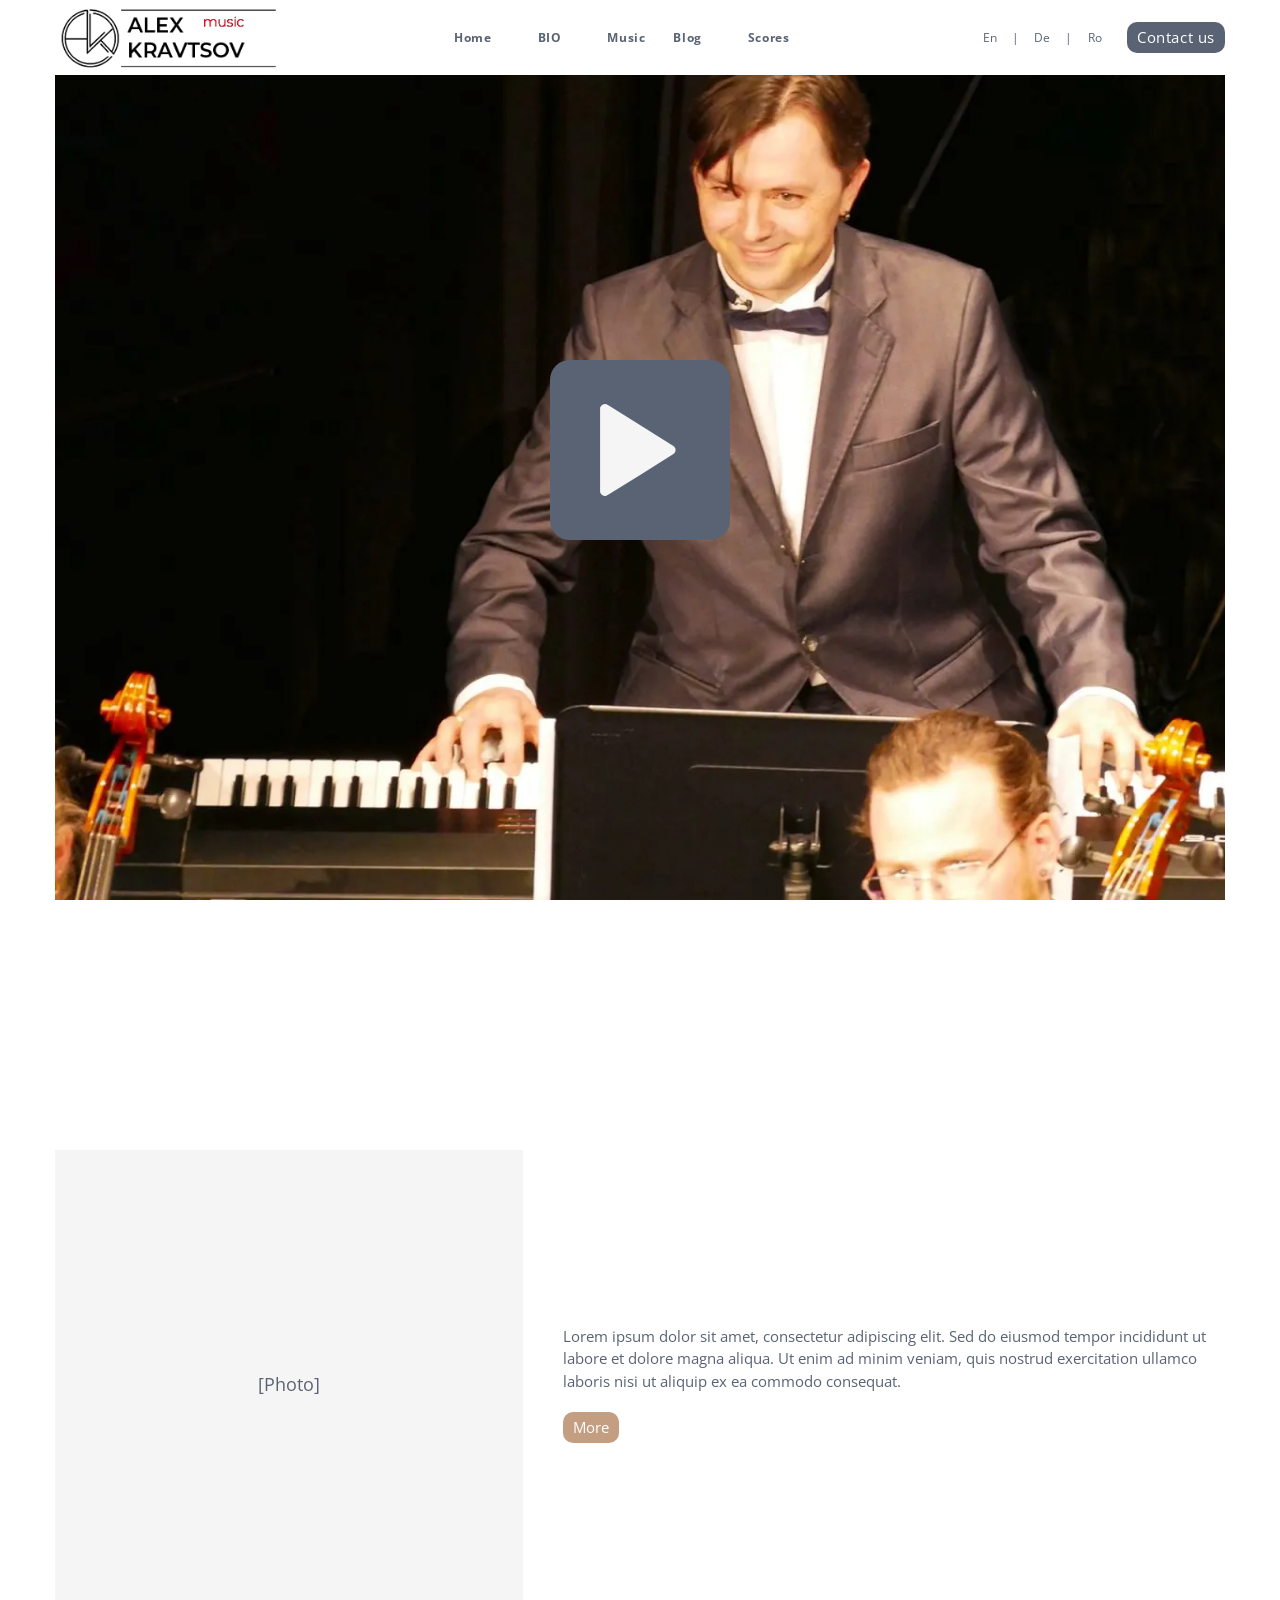
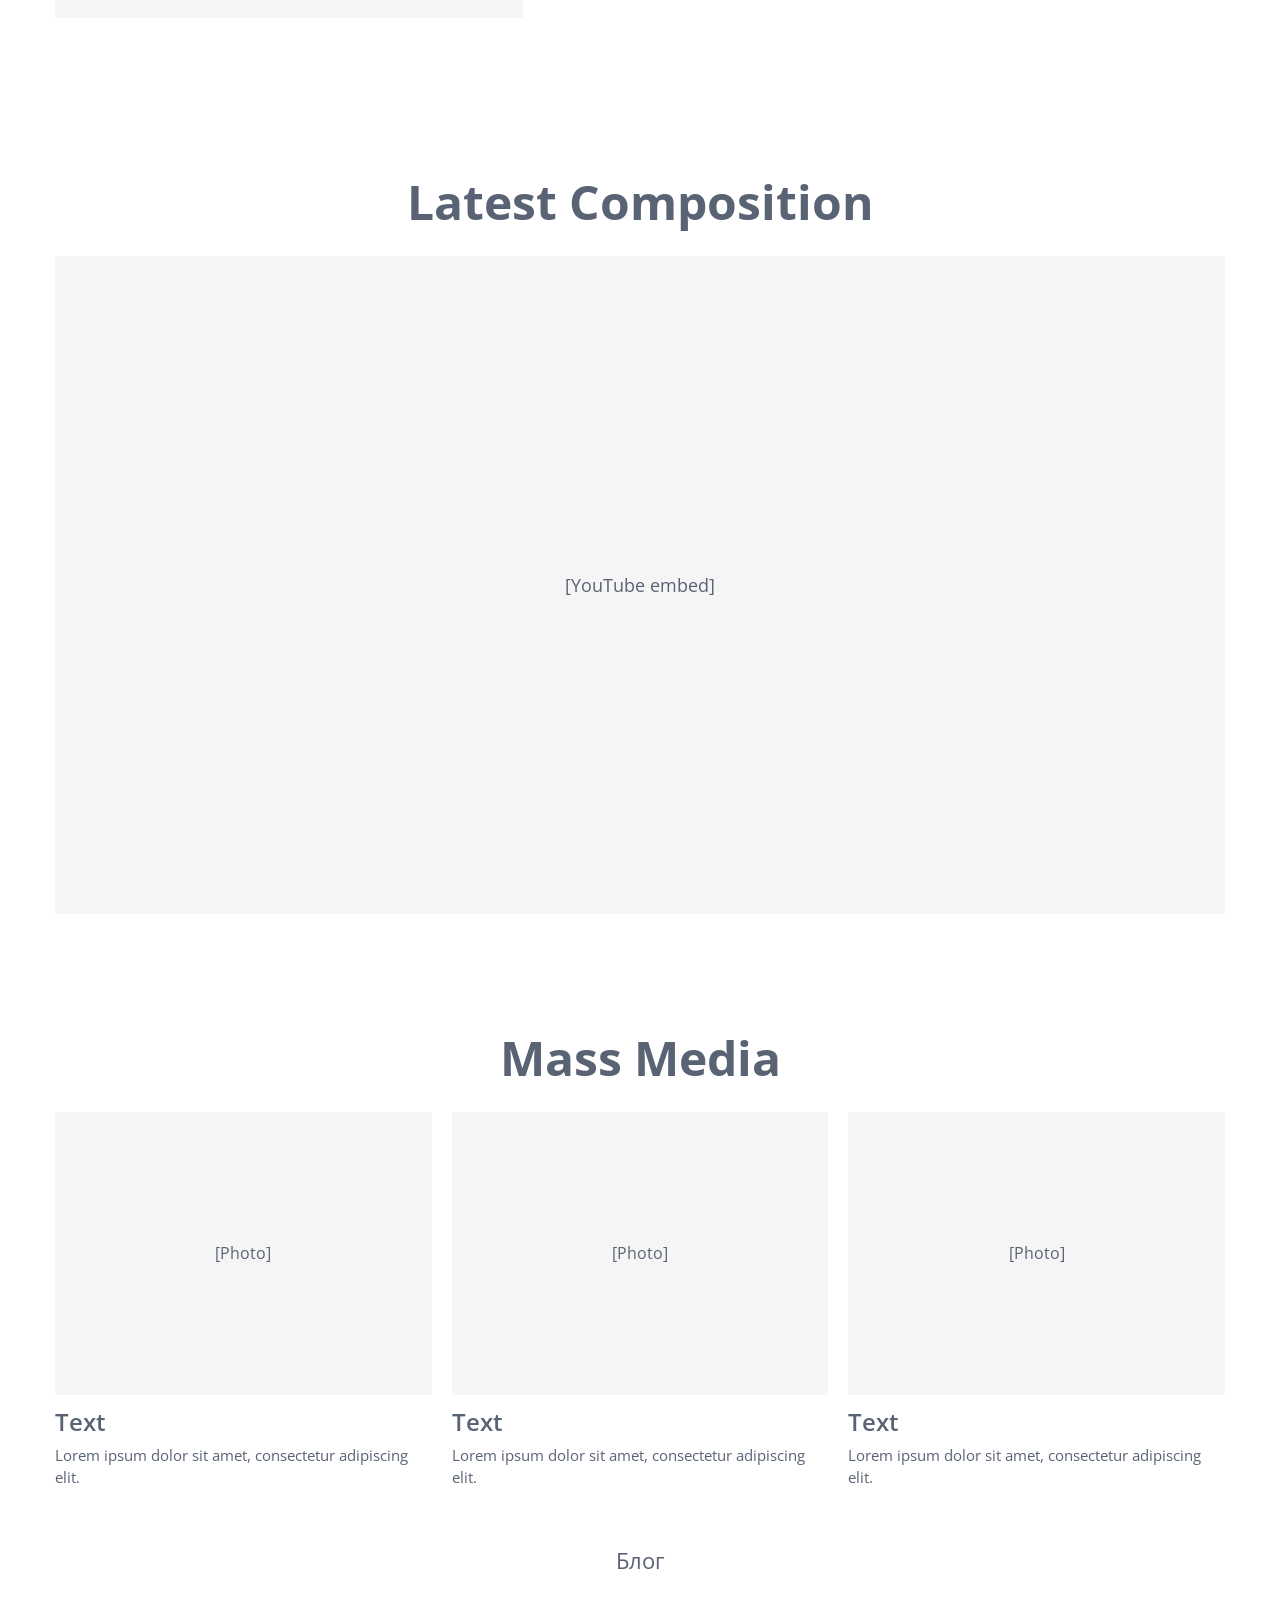
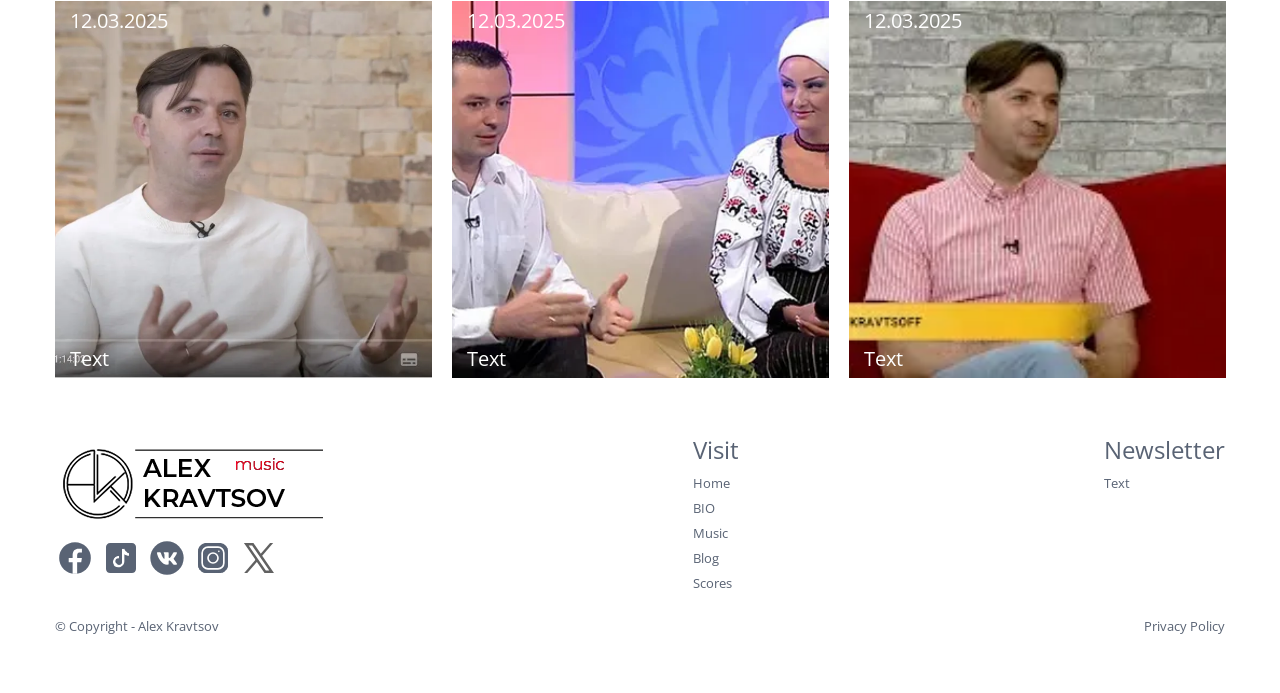
==== index.html @ c88b5890 "Updates" ====
<!doctype html>
<html lang="en">
	<head>
		<meta charset="UTF-8">
		<meta name="viewport" content="width=device-width, initial-scale=1.0">
		<link rel="shortcut icon" href="./assets/img/favicon.ico">
		<title>Alex Kravtsov - Musuc</title>
		<script type="module" crossorigin="" src="./js/index.min.js?v=1787601056439"></script>
		<link rel="modulepreload" crossorigin="" href="./js/button.min.js?v=1787601056439">
		<link rel="stylesheet" crossorigin="" href="./css/button.min.css?v=1787601056439">
		<link rel="stylesheet" crossorigin="" href="./css/index.min.css?v=1787601056439">
	</head>
	<body>
		<div class="wrapper">
			<header data-fls-header="" data-fls-header-scroll="20" data-fls-header-scroll-show="" class="header">
				<div class="header__container">
					<div class="header__content">
						<a href="index.html" class="header__logo">
							<picture>
								<img alt="logo" src="./assets/img/logo-dark.webp">
							</picture>
						</a>
						<div class="header__menu menu">
							<nav class="menu__body">
								<ul class="menu__list">
									<li class="menu__item">
										<a href="#" class="menu__link menu__link--active menu__link--no-sub-menu">Home</a>
									</li>
									<li class="menu__item">
										<a href="#" class="menu__link menu__link--no-sub-menu">BIO</a>
									</li>
									<li class="menu__item">
										<a href="#" class="menu__link menu__link--sub-menu">Music</a>
										<span class="menu__arrow-submenu _icon-arrow-select"></span>
										<ul class="sub-menu__list">
											<li class="sub-menu__item">
												<a href="orchestral-music.html" class="sub-menu__link">Orchestral
										music</a>
											</li>
											<li class="sub-menu__item">
												<a href="piano-music.html" class="sub-menu__link">Piano music</a>
											</li>
											<li class="sub-menu__item">
												<a href="relaxing-music.html" class="sub-menu__link">Relaxing
										music</a>
											</li>
										</ul>
									</li>
									<li class="menu__item">
										<a href="#" class="menu__link menu__link--no-sub-menu">Blog</a>
									</li>
									<li class="menu__item">
										<a href="#" class="menu__link menu__link--no-sub-menu">Scores</a>
									</li>
								</ul>
							</nav>
						</div>
						<!--
<fetch url="@components/layout/menu/menu.json">
<each loop='item in response'>
</each>
</fetch>
-->
						<div class="header__actions actions-header">
							<div class="actions-header__language">
								<ul class="actions-header__list-lang">
									<li class="actions-header__item-lang">
										<button type="button" class="actions-header__link-lang">En</button>
									</li>
									<li class="actions-header__item-lang">
										<button type="button" class="actions-header__link-lang">De</button>
									</li>
									<li class="actions-header__item-lang">
										<button type="button" class="actions-header__link-lang">Ro</button>
									</li>
								</ul>
							</div>
							<div data-da=".menu__body, 480" class="actions-header__button-block">
								<a data-fls-button="" href="contacts.html" class="actions-header__button button button--dark-grey button--radius">Contact
						us</a>
							</div>
							<button type="button" data-fls-menu="" class="menu__icon icon-menu">
								<span></span>
							</button>
						</div>
					</div>
				</div>
			</header>
			<main class="page page--home">
				<section data-fls-otherhero="" class="page__hero hero-page">
					<div class="hero-page__container">
						<div class="hero-page__video-block">
							<h1 data-fls-watcher="" class="hero-page__headline">Alex Kravtsov</h1>
							<div class="hero-page__preview">
								<div class="hero-page__image-block">
									<picture>
										<source media="(max-width: 600px)" srcset="./assets/img/hero/bg-600.webp" type="image/webp">
										<source media="(max-width: 1200px)" srcset="./assets/img/hero/bg-1200.webp" type="image/webp">
										<img class="hero-page__image ibg" alt="Image" src="./assets/img/hero/bg.webp">
									</picture>
								</div>
								<div data-play-video="" class="hero-page__play --icon-play"></div>
							</div>
							<iframe class="hero-page__iframe" src="https://www.youtube.com/embed/n9xUCucpRMc?si=-8EjB8jQX6R0dDC8" title="YouTube video player" frameborder="0" allow="accelerometer; autoplay; clipboard-write; encrypted-media; gyroscope; picture-in-picture; web-share" referrerpolicy="strict-origin-when-cross-origin" allowfullscreen></iframe>
						</div>
					</div>
				</section>
				<section data-fls-homebio="" class="page__homebio homebio">
					<div class="homebio__container">
						<div class="homebio__left">
							<div class="homebio__image">[Photo]</div>
						</div>
						<div class="homebio__right">
							<p class="homebio__text">
								Lorem ipsum dolor sit amet, consectetur adipiscing elit. Sed do eiusmod tempor
				incididunt ut labore et dolore magna aliqua. Ut enim ad minim veniam, quis nostrud exercitation
				ullamco laboris nisi ut aliquip ex ea commodo consequat.
							</p>
							<a href="bio.html" data-fls-button="" class="homebio__more button button--yellow-brown button--radius">More</a>
						</div>
					</div>
				</section>
				<section data-fls-lastcomposition="" class="page__lastcomposition lastcomposition">
					<div class="lastcomposition__container">
						<div class="lastcomposition__headline-block">
							<h2 class="lastcomposition__headline">Latest Composition</h2>
						</div>
						<div class="lastcomposition__video">[YouTube embed]</div>
					</div>
				</section>
				<section data-fls-homemassmedia="" class="page__massmedia massmedia-page">
					<div class="massmedia-page__container">
						<div class="massmedia-page__headline-block">
							<h2 class="massmedia-page__headline">Mass Media</h2>
						</div>
						<div class="massmedia-page__items">
							<div class="massmedia-page__item">
								<div class="massmedia-card">
									<div class="massmedia-card__image">[Photo]</div>
									<div class="massmedia-card__content">
										<a href="#" class="massmedia-card__headline">Text</a>
										<p class="massmedia-card__text">Lorem ipsum dolor sit amet, consectetur adipiscing elit.</p>
									</div>
								</div>
							</div>
							<div class="massmedia-page__item">
								<div class="massmedia-card">
									<div class="massmedia-card__image">[Photo]</div>
									<div class="massmedia-card__content">
										<a href="#" class="massmedia-card__headline">Text</a>
										<p class="massmedia-card__text">Lorem ipsum dolor sit amet, consectetur adipiscing elit.</p>
									</div>
								</div>
							</div>
							<div class="massmedia-page__item">
								<div class="massmedia-card">
									<div class="massmedia-card__image">[Photo]</div>
									<div class="massmedia-card__content">
										<a href="#" class="massmedia-card__headline">Text</a>
										<p class="massmedia-card__text">Lorem ipsum dolor sit amet, consectetur adipiscing elit.</p>
									</div>
								</div>
							</div>
						</div>
					</div>
				</section>
				<section data-fls-blogsection="" class="page__blog blog-page">
					<div class="blog-page__container">
						<div class="blog-page__headline-block">
							<h2 class="blog-page__headline">Блог</h2>
						</div>
						<div class="blog-page__items">
							<div class="blog-page__item">
								<div data-fls-blogcard="" class="blog-card">
									<div class="blog-card__bg">
										<picture>
											<source media="(max-width: 600px)" srcset="./assets/img/blog/Kravtsoff-600.webp" type="image/webp">
											<img class="blog-card__image ibg" alt="Image" src="./assets/img/blog/Kravtsoff.webp">
										</picture>
									</div>
									<div class="blog-card__content">
										<div class="blog-card__date">12.03.2025</div>
										<a href="#" class="blog-card__headline">Text</a>
									</div>
								</div>
							</div>
							<div class="blog-page__item">
								<div data-fls-blogcard="" class="blog-card">
									<div class="blog-card__bg">
										<picture>
											<img class="blog-card__image ibg" alt="Image" src="./assets/img/blog/bd-draga-mama.webp">
										</picture>
									</div>
									<div class="blog-card__content">
										<div class="blog-card__date">12.03.2025</div>
										<a href="#" class="blog-card__headline">Text</a>
									</div>
								</div>
							</div>
							<div class="blog-page__item">
								<div data-fls-blogcard="" class="blog-card">
									<div class="blog-card__bg">
										<picture>
											<img class="blog-card__image ibg" alt="Image" src="./assets/img/blog/mqdefault.webp">
										</picture>
									</div>
									<div class="blog-card__content">
										<div class="blog-card__date">12.03.2025</div>
										<a href="#" class="blog-card__headline">Text</a>
									</div>
								</div>
							</div>
						</div>
					</div>
				</section>
			</main>
			<footer data-fls-footer="" class="footer">
				<div class="footer__top top-footer">
					<div class="top-footer__container">
						<div class="top-footer__content">
							<div class="top-footer__column">
								<a href="index.html" class="top-footer__logo">
									<picture>
										<img alt="Logo" src="./assets/img/logo-dark.webp">
									</picture>
								</a>
								<ul class="top-footer__list-social">
									<li class="top-footer__item-social">
										<a href="#" class="top-footer__link-social">
											<img class="top-footer__image-social top-footer__image-social--facebook ibg" src="./assets/img/social/facebook-2.svg" alt="facebook">
										</a>
									</li>
									<li class="top-footer__item-social">
										<a href="#" class="top-footer__link-social">
											<img class="top-footer__image-social top-footer__image-social--tiktok ibg" src="./assets/img/social/tiktok-2.svg" alt="tiktok">
										</a>
									</li>
									<li class="top-footer__item-social">
										<a href="#" class="top-footer__link-social">
											<img class="top-footer__image-social top-footer__image-social--vk ibg" src="./assets/img/social/vk-2.svg" alt="vk">
										</a>
									</li>
									<li class="top-footer__item-social">
										<a href="#" class="top-footer__link-social">
											<img class="top-footer__image-social top-footer__image-social--instagram ibg" src="./assets/img/social/instagram-2.svg" alt="instagram">
										</a>
									</li>
									<li class="top-footer__item-social">
										<a href="#" class="top-footer__link-social">
											<img class="top-footer__image-social top-footer__image-social--twitter ibg" src="./assets/img/social/twitter-x.svg" alt="twitter-x">
										</a>
									</li>
								</ul>
							</div>
							<div class="top-footer__column">
								<div data-fls-spollers="767.98,max" class="top-footer__spollers">
									<details class="top-footer__item">
										<summary class="top-footer__title">Visit</summary>
										<div class="top-footer__body">
											<div class="top-footer__menu menu-footer">
												<nav class="menu-footer__body">
													<ul class="menu-footer__list">
														<li class="menu-footer__item">
															<a href="#" class="menu-footer__link">Home</a>
														</li>
														<li class="menu-footer__item">
															<a href="#" class="menu-footer__link">BIO</a>
														</li>
														<li class="menu-footer__item">
															<a href="#" class="menu-footer__link">Music</a>
														</li>
														<li class="menu-footer__item">
															<a href="#" class="menu-footer__link">Blog</a>
														</li>
														<li class="menu-footer__item">
															<a href="#" class="menu-footer__link">Scores</a>
														</li>
													</ul>
												</nav>
											</div>
										</div>
									</details>
								</div>
							</div>
							<div class="top-footer__column">
								<div data-fls-spollers="767.98,max" class="top-footer__spollers">
									<details class="top-footer__item">
										<summary class="top-footer__title">Newsletter</summary>
										<div class="top-footer__body">
											<div class="top-footer__parahraph">
												<p class="top-footer__text">Text</p>
											</div>
											<!-- <include src="@components"></include> -->
											<!--
<form class="top-footer__form form-newsletter" action="#">
<input data-required="email" autocomplete="off" type="text" name="form[email]"
data-error="Error" placeholder="E-mail" class="form-newsletter__input input">
<button type="submit" class="form-newsletter__button button">Submit</button>
</form>
-->
										</div>
									</details>
								</div>
							</div>
						</div>
					</div>
				</div>
				<div class="footer__bottom bottom-footer">
					<div class="bottom-footer__container">
						<div class="bottom-footer__content">
							<div class="bottom-footer__copy">© Copyright - Alex Kravtsov</div>
							<a href="privacy-policy.html" class="bottom-footer__privacy">Privacy Policy</a>
						</div>
					</div>
				</div>
			</footer>
		</div>
	</body>
</html>
---- css/button.min.css ----
@charset "UTF-8";@import url("https://fonts.googleapis.com/css?family=Open+Sans:regular,500,600,700&display=swap");*{padding:0;margin:0;border:0}*,:after,:before{box-sizing:border-box}:after,:before{display:inline-block}body,html{height:100%}body{line-height:1;scrollbar-gutter:stable;-ms-text-size-adjust:100%;-moz-text-size-adjust:100%;-webkit-text-size-adjust:100%;-webkit-font-smoothing:antialiased;-moz-osx-font-smoothing:grayscale}button,input,textarea{font-family:inherit;font-size:inherit;line-height:inherit;color:inherit;background-color:transparent}input,textarea{width:100%}label{display:inline-block}button,option,select{cursor:pointer}a{display:inline-block;color:inherit;text-decoration:none}ul li{list-style:none}img{max-width:100%;height:auto;vertical-align:middle}h1,h2,h3,h4,h5,h6{font-weight:inherit;font-size:inherit}@font-face{font-family:iconfont;font-display:swap;src:url(../assets/fonts/iconfont.woff2?224aa5cf27b50ce183296403cdfa5c2c) format("woff2")}[class*="--icon-"]:before{font-family:iconfont}[class*="--icon-play"]:before{content:"\f101"}body{min-width:20rem;color:var(--color-3);font-family:Open Sans;font-size:.8125rem}[data-fls-scrolllock] body{overflow:hidden;touch-action:none;overscroll-behavior:none}.wrapper{min-height:100%;display:flex;flex-direction:column;overflow:clip}.wrapper>main{flex:1 1 auto}.wrapper>*{min-width:0}[class*=__container]{max-width:75rem;margin:0 auto;padding-left:.9375rem;padding-right:.9375rem}:root{--color-1:#fff;--color-2:#f5f5f5;--color-3:#596374;--color-4:#c39e80;--color-5:#000;--color-6:#af8e73;--color-7:#505968;--color-8:#83b0b7;--color-9:#2b2b2b;--color-10:#e7f0e5;--color-11:#ff005c;--color-12:red;--color-13:#0f0;--color-14:#ddcea1;--color-15:#292929}.bg-one{background:var(--color-1)}.bg-two{background:var(--color-2)}.bg-three{background:var(--color-3)}.bg-four{background:var(--color-4)}.bg-five{background:var(--color-5)}.bg-sex{background:var(--color-6)}.bg-seven{background:var(--color-7)}.bg-eight{background:var(--color-8)}.bg-nine{background:var(--color-9)}.bg-ten{background:var(--color-10)}.bg-eleven{background:var(--color-11)}.bg-twelve{background:var(--color-12)}.bg-thirteen{background:var(--color-13)}.bg-fourteen{background:var(--color-14)}.bg-fifteen{background:var(--color-15)}.c-one{color:var(--color-1)}.c-two{color:var(--color-2)}.c-three{color:var(--color-3)}.c-four{color:var(--color-4)}.c-five{color:var(--color-5)}.c-sex{color:var(--color-6)}.c-seven{color:var(--color-7)}.с-eight{color:var(--color-8)}.с-nine{color:var(--color-9)}.с-ten{color:var(--color-10)}.с-eleven{color:var(--color-11)}.с-twelve{color:var(--color-12)}.с-thirteen{color:var(--color-13)}.с-fourteen{color:var(--color-14)}.c-fifteen{color:var(--color-15)}.spollers{display:grid;gap:.9375rem}.spollers__item{font-size:1.25rem}.spollers__title{width:100%;cursor:default;text-align:left;border:.0625rem solid #eee;padding:.625rem .9375rem;border-radius:.3125rem;position:relative;list-style:none}.spollers__title::-webkit-details-marker,.spollers__title::marker{display:none}.--spoller-init .spollers__title{cursor:pointer}.--spoller-init .spollers__title:after,.--spoller-init .spollers__title:before{content:"";position:absolute;right:.625rem;top:50%;background-color:#000;height:.125rem;width:.9375rem;transition:transform .5s ease 0s}.--spoller-init .spollers__title:before{transform:translate(-75%,-50%) rotate(40deg)}.--spoller-init .spollers__title:after{transform:translateY(-50%) rotate(-40deg)}.--spoller-init .spollers__title.--spoller-active:before{transform:translateX(-75%) rotate(-40deg)}.--spoller-init .spollers__title.--spoller-active:after{transform:rotate(40deg)}.spollers__body{padding:1.25rem;border-radius:.3125rem;border:.0625rem solid #eee}.top-footer__title{list-style:none}.top-footer__title::-webkit-details-marker,.top-footer__title::marker{display:none}.top-footer__title:not(:last-child){margin-bottom:.9375rem}.menu__link,.sub-menu__link{transition:all .6s;position:relative}.menu__link:before,.sub-menu__link:before{content:"";position:absolute;height:.0625rem;width:0;bottom:0;left:0;background:var(--color-8);opacity:0;transition:opacity .6s,width .6s,background .6s}.menu__list{display:flex;flex-wrap:wrap;justify-content:center;column-gap:1.75rem;row-gap:.125rem}.menu__item{position:relative;align-items:center}.menu__link{font-weight:700;padding-top:.3125rem;padding-bottom:.3125rem}.menu__link--sub-menu{padding-right:0}.sub-menu__list{min-width:8.75rem;transition:all .3s}.sub-menu__item{padding-left:.75rem}.sub-menu__item:first-child{border-top-left-radius:1rem;border-top-right-radius:1rem;padding-top:.75rem;padding-right:.75rem}.sub-menu__item:not(:last-child){padding-bottom:.25rem}.sub-menu__item:last-child{padding-bottom:.75rem;border-bottom-left-radius:1rem;border-bottom-right-radius:1rem}.sub-menu__link{display:inline-block;transition:all .3s}.icon-menu{display:none}.header{position:fixed;width:100%;top:0;left:0;right:0;z-index:50;background:var(--color-1)}.header__container{position:relative;z-index:5}.header__content{display:flex;align-items:center;justify-content:space-between;letter-spacing:.0375rem;font-size:.75rem}.actions-header,.header__logo{position:relative;z-index:5}.actions-header{display:flex;align-items:center}.actions-header__item-lang:not(:last-child),.actions-header__list-lang{display:flex;column-gap:.9375rem}.actions-header__item-lang:not(:last-child):after{content:"|"}[data-fls-header-scroll].--header-scroll{position:fixed;top:0;right:0;left:0;z-index:50}[data-fls-header-scroll-show].--header-scroll{transition:translate .3s;translate:0 -100%}[data-fls-header-scroll-show].--header-show{translate:0 0}.bottom-footer__privacy,.menu-footer__link{transition:all .6s;position:relative}.bottom-footer__privacy:before,.menu-footer__link:before{content:"";position:absolute;height:.0625rem;width:0;bottom:0;left:0;background:var(--color-8);opacity:0;transition:opacity .6s,width .6s,background .6s}.footer{z-index:6}.top-footer{background:var(--color-1)}.top-footer__content{display:grid;grid-template-columns:repeat(3,auto);column-gap:1.25rem;justify-content:space-between}.top-footer__logo:not(:last-child){margin-bottom:.625rem}.top-footer__list-social{display:flex;align-items:center;column-gap:.375rem}.top-footer__link-social{max-width:2.5rem;filter:hue-rotate(0deg);transition:all .3s}.top-footer__image-social{aspect-ratio:1/1}.menu-footer__list{display:grid;row-gap:.75rem}.menu-footer__link{position:relative}.bottom-footer{background:var(--color-1)}.bottom-footer__content{display:flex;justify-content:space-between;align-items:center;column-gap:.9375rem}.button{display:inline-flex;color:var(--color-1);text-wrap:nowrap}.button--fw{width:100%}.button--yellow-brown{background:var(--color-4)}.button--dark-grey{background:var(--color-3);transition:all .3s}.button--radius{border-radius:.625rem}@media (max-width:75em){.actions-header__item-lang:not(:last-child),.actions-header__list-lang{column-gap:.625rem}}@media (max-width:62em){.menu__link--no-sub-menu{padding-right:.25rem}}@media (max-width:61.99875em){.actions-header__item-lang:not(:last-child),.actions-header__list-lang{column-gap:.3125rem}}@media (max-width:61.9375em){.menu__list{column-gap:.75rem}.header__content{column-gap:.5rem}.header__logo img{max-width:9.375rem}.actions-header{column-gap:.9375rem}}@media (max-width:47.99875em) and (any-hover:none){.icon-menu{cursor:default}}@media (max-width:47.99875em){.menu__body{height:100svh;overflow:auto;padding:5rem .9375rem .9375rem 1.875rem;background:var(--color-1)}.menu__body,.menu__body:before{position:fixed;width:100%;left:-100%;top:0;transition:left .3s}.menu__body:before{content:"";height:3.75rem;z-index:2}[data-fls-menu-open] .menu__body,[data-fls-menu-open] .menu__body:before{left:0}.menu__list{flex-direction:column;row-gap:.9375rem}.menu__item{display:grid}.menu__item.menu-active-header .menu__link{background:var(--color-2)}.menu__link--no-sub-menu{padding-right:0}.menu__link{font-size:1.125rem;padding-top:1.125rem;padding-bottom:1.125rem;padding-left:1.125rem}.sub-menu__list{padding-top:.625rem}.sub-menu__link{line-height:1.3;padding-top:1.125rem;padding-bottom:1.125rem;font-size:1.125rem;width:100%}.icon-menu{display:block;position:relative;width:1.875rem;height:1.125rem;z-index:5}.icon-menu span,.icon-menu:after,.icon-menu:before{content:"";transition:all .3s ease 0s;right:0;position:absolute;width:100%;height:.125rem;background-color:#000}.icon-menu:before{top:0}.icon-menu:after{bottom:0}.icon-menu span{top:calc(50% - .0625rem)}[data-fls-menu-open] .icon-menu span{width:0}[data-fls-menu-open] .icon-menu:before{top:calc(50% - .0625rem);transform:rotate(-45deg)}[data-fls-menu-open] .icon-menu:after{bottom:calc(50% - .0625rem);transform:rotate(45deg)}.top-footer__content{grid-template-columns:repeat(1,auto);justify-content:center;row-gap:1.25rem}.bottom-footer__content{flex-direction:column}}@media (max-width:29.99875em){.header__content{column-gap:.3125rem}.actions-header__item-lang:not(:last-child),.actions-header__list-lang{column-gap:.1875rem}}@media (max-width:20em){.top-footer__title{font-size:1.25rem}.header__content{min-height:3.75rem}.top-footer{padding-top:1.875rem;padding-bottom:.9375rem}.bottom-footer{padding-bottom:1.875rem}.button{font-size:.8125rem;padding-top:.375rem;padding-bottom:.375rem;padding-left:.5rem;padding-right:.5rem}}@media (min-width:20em) and (max-width:75em){.top-footer__title{font-size:clamp(1.25rem,1.15909090909375rem + .4545454545vw,1.5rem)}.header__content{min-height:clamp(3.75rem,3.40909090909375rem + 1.7045454545vw,4.6875rem)}.top-footer{padding-top:clamp(1.875rem,1.19318181818125rem + 3.4090909091vw,3.75rem);padding-bottom:clamp(.9375rem,.59659090909375rem + 1.7045454545vw,1.875rem)}.bottom-footer{padding-bottom:clamp(1.875rem,1.19318181818125rem + 3.4090909091vw,3.75rem)}.button{font-size:clamp(.8125rem,.76704545454375rem + .2272727273vw,.9375rem);padding-top:clamp(.375rem,.32954545454375rem + .2272727273vw,.5rem);padding-bottom:clamp(.375rem,.32954545454375rem + .2272727273vw,.5rem);padding-left:clamp(.5rem,.45454545454375rem + .2272727273vw,.625rem);padding-right:clamp(.5rem,.45454545454375rem + .2272727273vw,.625rem)}}@media (min-width:47.99875em){.menu__list{align-items:center}.menu__item{display:flex}.menu__item.menu-active-header{background:var(--color-2)}.menu__item.menu-active-header .menu__link{text-decoration:none}.sub-menu__list{position:absolute;top:.8125rem;left:-1.5625rem;visibility:hidden;opacity:0;pointer-events:none;padding-top:2.1875rem}.sub-menu__list>.sub-menu__item{background:var(--color-2)}.sub-menu__item{border-left:.125rem solid var(--color-2);border-right:.125rem solid var(--color-2)}.sub-menu__item:first-child{border-top:.125rem solid var(--color-2)}.sub-menu__item:not(:last-child){padding-bottom:.5rem}.sub-menu__item:last-child{border-bottom:.125rem solid var(--color-2)}.sub-menu__link{line-height:1.5}}@media (min-width:61.9375em) and (max-width:75em){.menu__list{column-gap:clamp(.75rem,-3.99162679425625rem + 7.6555023923vw,1.75rem)}.header__content{column-gap:clamp(.5rem,-.09270334928125rem + .956937799vw,.625rem)}.header__logo img{max-width:clamp(9.375rem,-12.55502392344375rem + 35.4066985646vw,14rem)}.actions-header{column-gap:clamp(.9375rem,-2.0260167464125rem + 4.7846889952vw,1.5625rem)}}@media (min-width:62em) and (max-width:75em){.menu__link--no-sub-menu{padding-right:clamp(.25rem,-3.923076923075rem + 6.7307692308vw,1.125rem)}}@media (min-width:75em){.top-footer__title{font-size:1.5rem}.menu__list{column-gap:1.75rem}.menu__link--no-sub-menu{padding-right:1.125rem}.header__content{min-height:4.6875rem;column-gap:.625rem}.header__logo img{max-width:14rem}.actions-header{column-gap:1.5625rem}.top-footer{padding-top:3.75rem;padding-bottom:1.875rem}.bottom-footer{padding-bottom:3.75rem}.button{font-size:.9375rem;padding-top:.5rem;padding-bottom:.5rem;padding-left:.625rem;padding-right:.625rem}}@media (any-hover:hover){.menu__link:hover,.sub-menu__link:hover{color:var(--color-8)}.menu__link:hover:before,.sub-menu__link:hover:before{opacity:1;width:calc(50% - .0625rem)}.menu__list>.menu__item:hover .menu__arrow-submenu{transform:translate(-.5rem) rotate(-180deg)}.menu__list>.menu__item:hover .sub-menu__list{visibility:visible;opacity:1;pointer-events:all}.bottom-footer__privacy:hover,.menu-footer__link:hover{color:var(--color-8)}.bottom-footer__privacy:hover:before,.menu-footer__link:hover:before{opacity:1;width:calc(50% - .0625rem)}.top-footer__link-social:hover{filter:hue-rotate(440deg)}.button--dark-grey:hover,.button--yellow-brown:hover{background:var(--color-9)}}
---- css/index.min.css ----
.hero-page__video-block{position:relative;min-height:100svh}.hero-page__headline{position:absolute;width:100%;min-height:100svh;top:0;left:0;bottom:0;right:0;z-index:2;display:grid;justify-content:center;align-items:center;letter-spacing:.0375rem;background:#000;color:var(--color-2);opacity:1;pointer-events:none}.hero-page__headline.--watcher-view{opacity:0;transition:all .6s ease .8s}.hero-page__preview{min-height:100svh}.hero-page__image{object-fit:cover;object-position:center}.hero-page__image,.hero-page__play{position:absolute;top:0;left:0;width:100%;height:100%}.hero-page__play{cursor:pointer;opacity:1}.hero-page__play,.hero-page__play:before{display:grid;justify-content:center;align-items:center}.hero-page__play:before{width:11.25rem;height:11.25rem;border-radius:1.25rem;background:var(--color-3);color:var(--color-2)}.hero-page__iframe{width:100%;min-height:100svh}.lastcomposition__headline-block:not(:last-child){margin-bottom:1.875rem}.lastcomposition__headline{text-align:center;font-weight:700;color:var(--color-3)}.lastcomposition__video{display:flex;justify-content:center;align-items:center;aspect-ratio:16/9;width:100%;background:var(--color-2);color:var(--color-3)}.massmedia-page__headline-block:not(:last-child){margin-bottom:1.875rem}.massmedia-page__headline{text-align:center;font-weight:700;color:var(--color-3)}.massmedia-page__items{display:flex;column-gap:1.25rem}.massmedia-page__item{flex:1 1 0}.massmedia-card__image{display:flex;justify-content:center;align-items:center;aspect-ratio:4/3;width:100%;background:var(--color-2);color:var(--color-3)}.massmedia-card__headline{display:block;font-weight:600;color:var(--color-3)}.massmedia-card__headline:not(:last-child){margin-bottom:.625rem}.massmedia-card__text{color:var(--color-3);line-height:1.5}.homebio__container{display:flex;align-items:center;column-gap:2.5rem}.homebio__left{flex:0 0 40%}.homebio__image{display:flex;justify-content:center;align-items:center;aspect-ratio:1/1;width:100%;background:var(--color-2);color:var(--color-3)}.homebio__right{flex:1 1 auto}.homebio__text{color:var(--color-3);line-height:1.5}.homebio__text:not(:last-child){margin-bottom:1.25rem}.blog-page__headline-block:not(:last-child){margin-bottom:1.875rem}.blog-page__headline{text-align:center}.blog-page__items{display:flex;column-gap:1.25rem}.blog-card,.blog-card__bg{position:relative}.blog-card__bg{width:23.5625rem;height:23.5625rem}.blog-card__image{position:absolute;width:100%;height:100%;top:0;left:0;object-fit:cover;object-position:center}.blog-card__content{position:absolute;height:95%;top:.625rem;left:.9375rem;display:flex;flex-direction:column;justify-content:space-between;font-size:1.25rem;color:var(--color-1)}@media (max-width:47.99875em){.homebio__container,.massmedia-page__items{flex-direction:column;row-gap:1.25rem}.homebio__container{align-items:flex-start}.homebio__left{flex:0 0 auto;width:100%}}@media (max-width:20em){.hero-page{padding-bottom:6.25rem}.hero-page__headline{font-size:3.25rem}.hero-page__play:before{font-size:4rem}.lastcomposition__container{padding-top:2.5rem;padding-bottom:2.5rem}.lastcomposition__headline{font-size:1.75rem}.lastcomposition__video{font-size:.875rem}.massmedia-page__container{padding-top:2.5rem;padding-bottom:2.5rem}.massmedia-page__headline{font-size:1.75rem}.massmedia-card__image{font-size:.8125rem}.massmedia-card__content{padding-top:.625rem}.massmedia-card__headline{font-size:1.125rem}.massmedia-card__text{font-size:.8125rem}.homebio__container{padding-top:3.75rem;padding-bottom:3.75rem}.homebio__image{font-size:.875rem}.homebio__text{font-size:.8125rem}.blog-page__headline{font-size:1.125rem}}@media (min-width:20em) and (max-width:75em){.hero-page{padding-bottom:clamp(6.25rem,5.1136363636375rem + 5.6818181818vw,9.375rem)}.hero-page__headline{font-size:clamp(3.25rem,2.25rem + 5vw,6rem)}.hero-page__play:before{font-size:clamp(4rem,3.18181818181875rem + 4.0909090909vw,6.25rem)}.lastcomposition__container{padding-top:clamp(2.5rem,2.04545454545625rem + 2.2727272727vw,3.75rem);padding-bottom:clamp(2.5rem,2.04545454545625rem + 2.2727272727vw,3.75rem)}.lastcomposition__headline{font-size:clamp(1.75rem,1.29545454545625rem + 2.2727272727vw,3rem)}.lastcomposition__video{font-size:clamp(.875rem,.78409090909375rem + .4545454545vw,1.125rem)}.massmedia-page__container{padding-top:clamp(2.5rem,2.04545454545625rem + 2.2727272727vw,3.75rem);padding-bottom:clamp(2.5rem,2.04545454545625rem + 2.2727272727vw,3.75rem)}.massmedia-page__headline{font-size:clamp(1.75rem,1.29545454545625rem + 2.2727272727vw,3rem)}.massmedia-card__image{font-size:clamp(.8125rem,.74431818181875rem + .3409090909vw,1rem)}.massmedia-card__content{padding-top:clamp(.625rem,.5113636363625rem + .5681818182vw,.9375rem)}.massmedia-card__headline{font-size:clamp(1.125rem,.9886363636375rem + .6818181818vw,1.5rem)}.massmedia-card__text{font-size:clamp(.8125rem,.76704545454375rem + .2272727273vw,.9375rem)}.homebio__container{padding-top:clamp(3.75rem,2.84090909090625rem + 4.5454545455vw,6.25rem);padding-bottom:clamp(3.75rem,2.84090909090625rem + 4.5454545455vw,6.25rem)}.homebio__image{font-size:clamp(.875rem,.78409090909375rem + .4545454545vw,1.125rem)}.homebio__text{font-size:clamp(.8125rem,.76704545454375rem + .2272727273vw,.9375rem)}.blog-page__headline{font-size:clamp(1.125rem,1.03409090909375rem + .4545454545vw,1.375rem)}}@media (min-width:75em){.hero-page{padding-bottom:9.375rem}.hero-page__headline{font-size:6rem}.hero-page__play:before{font-size:6.25rem}.lastcomposition__container{padding-top:3.75rem;padding-bottom:3.75rem}.lastcomposition__headline{font-size:3rem}.lastcomposition__video{font-size:1.125rem}.massmedia-page__container{padding-top:3.75rem;padding-bottom:3.75rem}.massmedia-page__headline{font-size:3rem}.massmedia-card__image{font-size:1rem}.massmedia-card__content{padding-top:.9375rem}.massmedia-card__headline{font-size:1.5rem}.massmedia-card__text{font-size:.9375rem}.homebio__container{padding-top:6.25rem;padding-bottom:6.25rem}.homebio__image{font-size:1.125rem}.homebio__text{font-size:.9375rem}.blog-page__headline{font-size:1.375rem}}@media (any-hover:hover){.massmedia-card__headline:hover{color:var(--color-8)}}
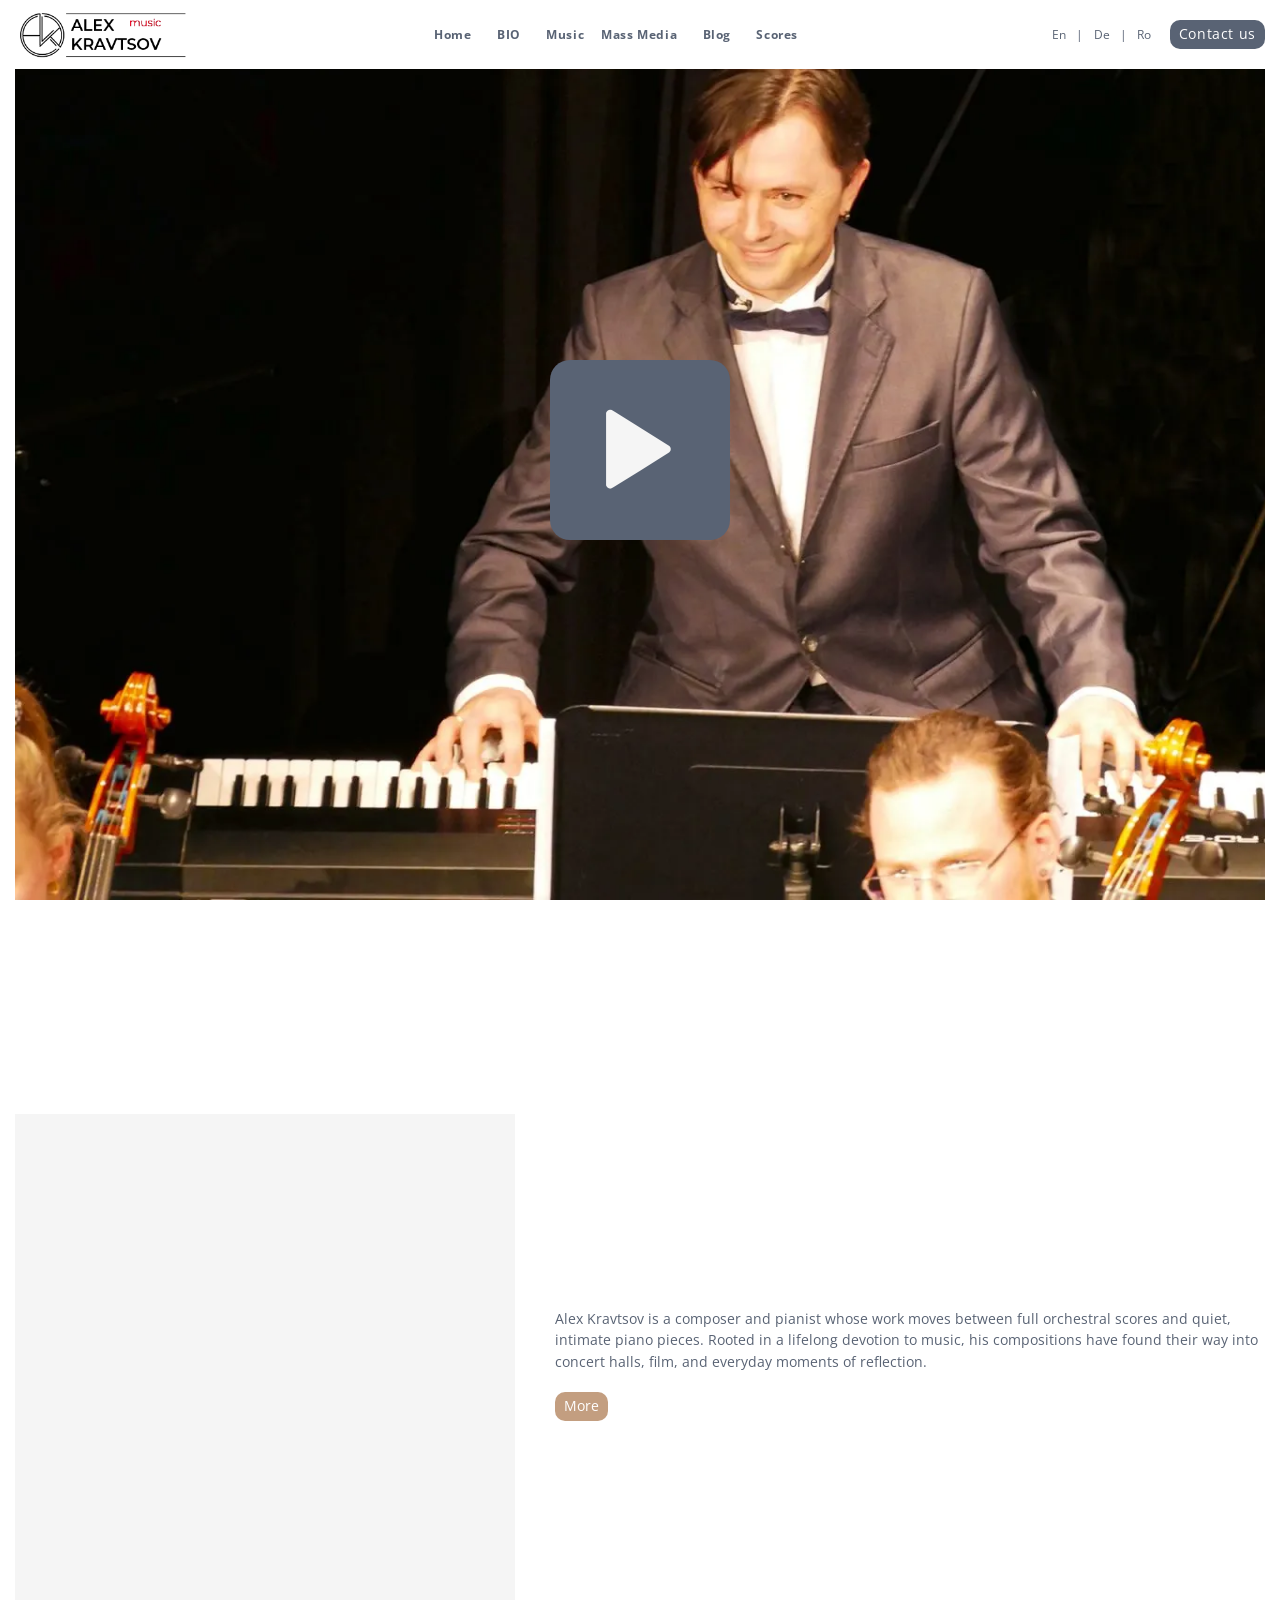
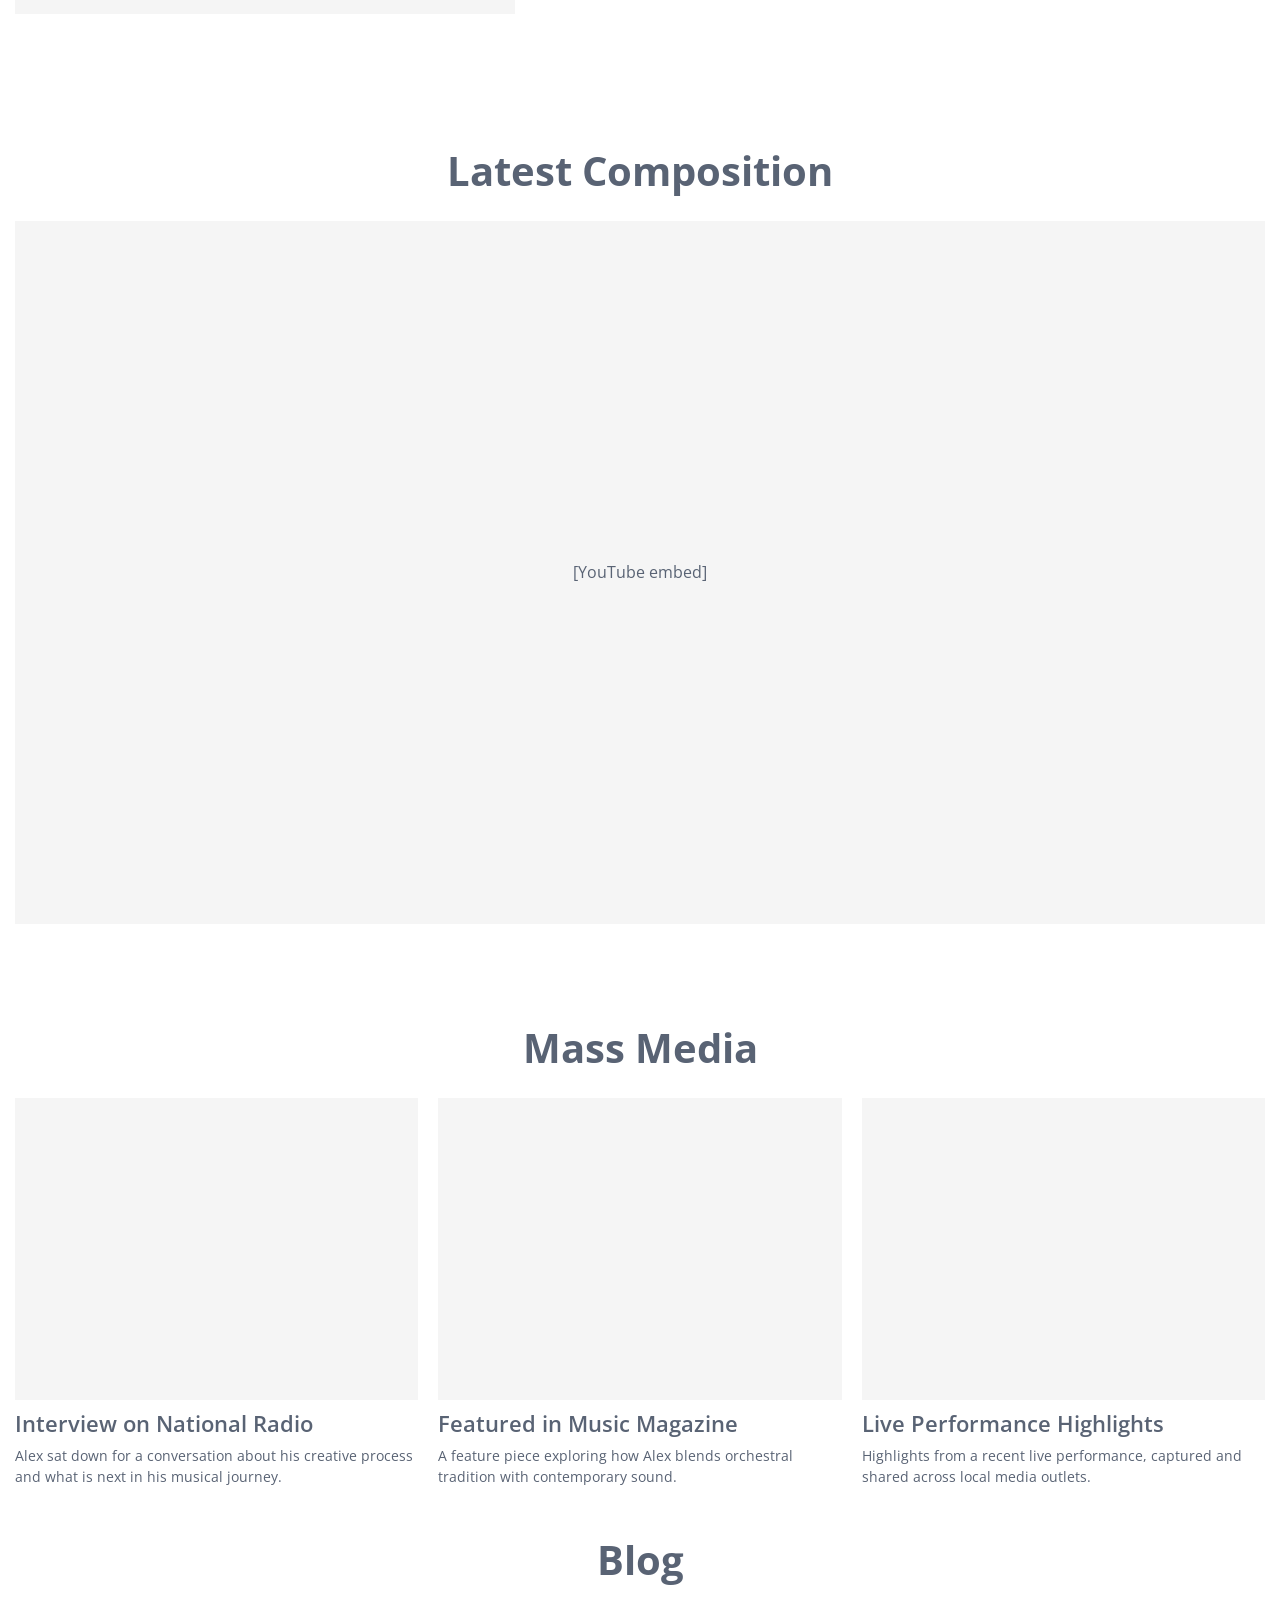
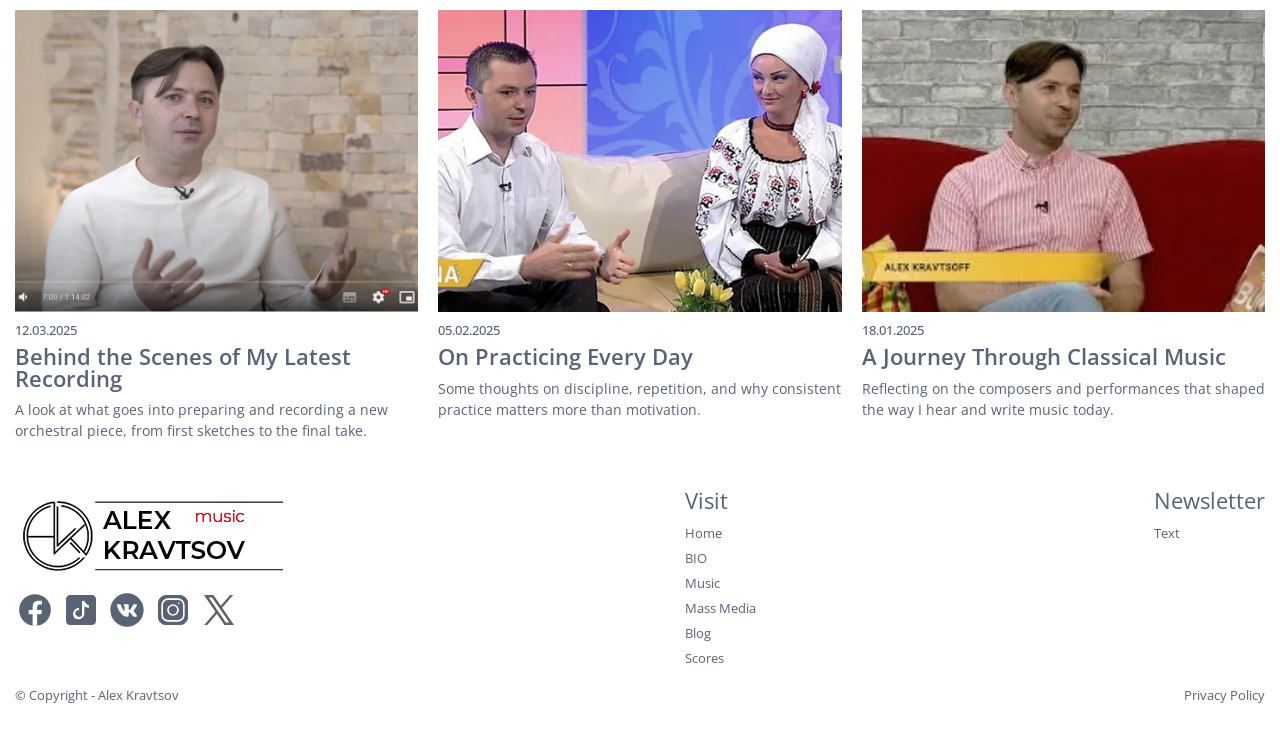
==== commit cdcabddf: "Updates" ====
--- a/index.html
+++ b/index.html
@@ -4,11 +4,13 @@
 		<meta charset="UTF-8">
 		<meta name="viewport" content="width=device-width, initial-scale=1.0">
 		<link rel="shortcut icon" href="./assets/img/favicon.ico">
-		<title>Alex Kravtsov - Musuc</title>
-		<script type="module" crossorigin="" src="./js/index.min.js?v=1787601056439"></script>
-		<link rel="modulepreload" crossorigin="" href="./js/button.min.js?v=1787601056439">
-		<link rel="stylesheet" crossorigin="" href="./css/button.min.css?v=1787601056439">
-		<link rel="stylesheet" crossorigin="" href="./css/index.min.css?v=1787601056439">
+		<title>Alex Kravtsov - Music</title>
+		<script type="module" crossorigin="" src="./js/index.min.js?v=1787607246813"></script>
+		<link rel="modulepreload" crossorigin="" href="./js/common.min.js?v=1787607246813">
+		<link rel="modulepreload" crossorigin="" href="./js/button.min.js?v=1787607246813">
+		<link rel="stylesheet" crossorigin="" href="./css/common.min.css?v=1787607246813">
+		<link rel="stylesheet" crossorigin="" href="./css/button.min.css?v=1787607246813">
+		<link rel="stylesheet" crossorigin="" href="./css/index.min.css?v=1787607246813">
 	</head>
 	<body>
 		<div class="wrapper">
@@ -24,13 +26,13 @@
 							<nav class="menu__body">
 								<ul class="menu__list">
 									<li class="menu__item">
-										<a href="#" class="menu__link menu__link--active menu__link--no-sub-menu">Home</a>
-									</li>
-									<li class="menu__item">
-										<a href="#" class="menu__link menu__link--no-sub-menu">BIO</a>
-									</li>
-									<li class="menu__item">
-										<a href="#" class="menu__link menu__link--sub-menu">Music</a>
+										<a href="index.html" class="menu__link menu__link--active menu__link--no-sub-menu">Home</a>
+									</li>
+									<li class="menu__item">
+										<a href="bio.html" class="menu__link menu__link--no-sub-menu">BIO</a>
+									</li>
+									<li class="menu__item">
+										<a href="music.html" class="menu__link menu__link--sub-menu">Music</a>
 										<span class="menu__arrow-submenu _icon-arrow-select"></span>
 										<ul class="sub-menu__list">
 											<li class="sub-menu__item">
@@ -47,10 +49,13 @@
 										</ul>
 									</li>
 									<li class="menu__item">
-										<a href="#" class="menu__link menu__link--no-sub-menu">Blog</a>
-									</li>
-									<li class="menu__item">
-										<a href="#" class="menu__link menu__link--no-sub-menu">Scores</a>
+										<a href="massmedia.html" class="menu__link menu__link--no-sub-menu">Mass Media</a>
+									</li>
+									<li class="menu__item">
+										<a href="blog.html" class="menu__link menu__link--no-sub-menu">Blog</a>
+									</li>
+									<li class="menu__item">
+										<a href="scores.html" class="menu__link menu__link--no-sub-menu">Scores</a>
 									</li>
 								</ul>
 							</nav>
@@ -108,13 +113,15 @@
 				<section data-fls-homebio="" class="page__homebio homebio">
 					<div class="homebio__container">
 						<div class="homebio__left">
-							<div class="homebio__image">[Photo]</div>
+							<div class="homebio__image">
+								<img src="https://images.unsplash.com/photo-1574396883367-ead75a1abde8?w=1000&q=80&auto=format&fit=crop" alt="Alex Kravtsov at the piano" loading="lazy">
+							</div>
 						</div>
 						<div class="homebio__right">
 							<p class="homebio__text">
-								Lorem ipsum dolor sit amet, consectetur adipiscing elit. Sed do eiusmod tempor
-				incididunt ut labore et dolore magna aliqua. Ut enim ad minim veniam, quis nostrud exercitation
-				ullamco laboris nisi ut aliquip ex ea commodo consequat.
+								Alex Kravtsov is a composer and pianist whose work moves between full
+				orchestral scores and quiet, intimate piano pieces. Rooted in a lifelong devotion to music, his
+				compositions have found their way into concert halls, film, and everyday moments of reflection.
 							</p>
 							<a href="bio.html" data-fls-button="" class="homebio__more button button--yellow-brown button--radius">More</a>
 						</div>
@@ -136,28 +143,40 @@
 						<div class="massmedia-page__items">
 							<div class="massmedia-page__item">
 								<div class="massmedia-card">
-									<div class="massmedia-card__image">[Photo]</div>
+									<div class="massmedia-card__image">
+										<img src="https:/images.unsplash.com/photo-1581548708095-7158f2e63857?w=800&amp;q=80&amp;auto=format&amp;fit=crop" alt="Radio microphone" loading="lazy">
+									</div>
 									<div class="massmedia-card__content">
-										<a href="#" class="massmedia-card__headline">Text</a>
-										<p class="massmedia-card__text">Lorem ipsum dolor sit amet, consectetur adipiscing elit.</p>
+										<a href="#" class="massmedia-card__headline">Interview on National Radio</a>
+										<p class="massmedia-card__text">
+											Alex sat down for a conversation about his creative process and what is next in his musical journey.
+										</p>
 									</div>
 								</div>
 							</div>
 							<div class="massmedia-page__item">
 								<div class="massmedia-card">
-									<div class="massmedia-card__image">[Photo]</div>
+									<div class="massmedia-card__image">
+										<img src="https:/images.unsplash.com/photo-1668605335684-c97ce92cbd76?w=800&amp;q=80&amp;auto=format&amp;fit=crop" alt="Vintage studio microphone" loading="lazy">
+									</div>
 									<div class="massmedia-card__content">
-										<a href="#" class="massmedia-card__headline">Text</a>
-										<p class="massmedia-card__text">Lorem ipsum dolor sit amet, consectetur adipiscing elit.</p>
+										<a href="#" class="massmedia-card__headline">Featured in Music Magazine</a>
+										<p class="massmedia-card__text">
+											A feature piece exploring how Alex blends orchestral tradition with contemporary sound.
+										</p>
 									</div>
 								</div>
 							</div>
 							<div class="massmedia-page__item">
 								<div class="massmedia-card">
-									<div class="massmedia-card__image">[Photo]</div>
+									<div class="massmedia-card__image">
+										<img src="https:/images.unsplash.com/photo-1554200876-907f9286c2a1?w=800&amp;q=80&amp;auto=format&amp;fit=crop" alt="Recording studio mixing desk" loading="lazy">
+									</div>
 									<div class="massmedia-card__content">
-										<a href="#" class="massmedia-card__headline">Text</a>
-										<p class="massmedia-card__text">Lorem ipsum dolor sit amet, consectetur adipiscing elit.</p>
+										<a href="#" class="massmedia-card__headline">Live Performance Highlights</a>
+										<p class="massmedia-card__text">
+											Highlights from a recent live performance, captured and shared across local media outlets.
+										</p>
 									</div>
 								</div>
 							</div>
@@ -167,46 +186,55 @@
 				<section data-fls-blogsection="" class="page__blog blog-page">
 					<div class="blog-page__container">
 						<div class="blog-page__headline-block">
-							<h2 class="blog-page__headline">Блог</h2>
+							<h2 class="blog-page__headline">Blog</h2>
 						</div>
 						<div class="blog-page__items">
 							<div class="blog-page__item">
 								<div data-fls-blogcard="" class="blog-card">
-									<div class="blog-card__bg">
+									<div class="blog-card__image">
 										<picture>
 											<source media="(max-width: 600px)" srcset="./assets/img/blog/Kravtsoff-600.webp" type="image/webp">
-											<img class="blog-card__image ibg" alt="Image" src="./assets/img/blog/Kravtsoff.webp">
+											<img alt="Alex Kravtsov in the studio" loading="lazy" src="./assets/img/blog/Kravtsoff.webp">
 										</picture>
 									</div>
 									<div class="blog-card__content">
 										<div class="blog-card__date">12.03.2025</div>
-										<a href="#" class="blog-card__headline">Text</a>
+										<a href="blog.html" class="blog-card__headline">Behind the Scenes of My Latest Recording</a>
+										<p class="blog-card__text">
+											A look at what goes into preparing and recording a new orchestral piece, from first sketches to the final take.
+										</p>
 									</div>
 								</div>
 							</div>
 							<div class="blog-page__item">
 								<div data-fls-blogcard="" class="blog-card">
-									<div class="blog-card__bg">
+									<div class="blog-card__image">
 										<picture>
-											<img class="blog-card__image ibg" alt="Image" src="./assets/img/blog/bd-draga-mama.webp">
+											<img alt="Alex Kravtsov on stage" loading="lazy" src="./assets/img/blog/bd-draga-mama.webp">
 										</picture>
 									</div>
 									<div class="blog-card__content">
-										<div class="blog-card__date">12.03.2025</div>
-										<a href="#" class="blog-card__headline">Text</a>
+										<div class="blog-card__date">05.02.2025</div>
+										<a href="blog.html" class="blog-card__headline">On Practicing Every Day</a>
+										<p class="blog-card__text">
+											Some thoughts on discipline, repetition, and why consistent practice matters more than motivation.
+										</p>
 									</div>
 								</div>
 							</div>
 							<div class="blog-page__item">
 								<div data-fls-blogcard="" class="blog-card">
-									<div class="blog-card__bg">
+									<div class="blog-card__image">
 										<picture>
-											<img class="blog-card__image ibg" alt="Image" src="./assets/img/blog/mqdefault.webp">
+											<img alt="Alex Kravtsov portrait" loading="lazy" src="./assets/img/blog/mqdefault.webp">
 										</picture>
 									</div>
 									<div class="blog-card__content">
-										<div class="blog-card__date">12.03.2025</div>
-										<a href="#" class="blog-card__headline">Text</a>
+										<div class="blog-card__date">18.01.2025</div>
+										<a href="blog.html" class="blog-card__headline">A Journey Through Classical Music</a>
+										<p class="blog-card__text">
+											Reflecting on the composers and performances that shaped the way I hear and write music today.
+										</p>
 									</div>
 								</div>
 							</div>
@@ -226,27 +254,27 @@
 								</a>
 								<ul class="top-footer__list-social">
 									<li class="top-footer__item-social">
-										<a href="#" class="top-footer__link-social">
+										<a href="https://facebook.com" class="top-footer__link-social">
 											<img class="top-footer__image-social top-footer__image-social--facebook ibg" src="./assets/img/social/facebook-2.svg" alt="facebook">
 										</a>
 									</li>
 									<li class="top-footer__item-social">
-										<a href="#" class="top-footer__link-social">
+										<a href="https://tiktok.com" class="top-footer__link-social">
 											<img class="top-footer__image-social top-footer__image-social--tiktok ibg" src="./assets/img/social/tiktok-2.svg" alt="tiktok">
 										</a>
 									</li>
 									<li class="top-footer__item-social">
-										<a href="#" class="top-footer__link-social">
+										<a href="https://vk.com" class="top-footer__link-social">
 											<img class="top-footer__image-social top-footer__image-social--vk ibg" src="./assets/img/social/vk-2.svg" alt="vk">
 										</a>
 									</li>
 									<li class="top-footer__item-social">
-										<a href="#" class="top-footer__link-social">
+										<a href="https://instagram.com" class="top-footer__link-social">
 											<img class="top-footer__image-social top-footer__image-social--instagram ibg" src="./assets/img/social/instagram-2.svg" alt="instagram">
 										</a>
 									</li>
 									<li class="top-footer__item-social">
-										<a href="#" class="top-footer__link-social">
+										<a href="https://x.com" class="top-footer__link-social">
 											<img class="top-footer__image-social top-footer__image-social--twitter ibg" src="./assets/img/social/twitter-x.svg" alt="twitter-x">
 										</a>
 									</li>
@@ -261,19 +289,22 @@
 												<nav class="menu-footer__body">
 													<ul class="menu-footer__list">
 														<li class="menu-footer__item">
-															<a href="#" class="menu-footer__link">Home</a>
-														</li>
-														<li class="menu-footer__item">
-															<a href="#" class="menu-footer__link">BIO</a>
-														</li>
-														<li class="menu-footer__item">
-															<a href="#" class="menu-footer__link">Music</a>
-														</li>
-														<li class="menu-footer__item">
-															<a href="#" class="menu-footer__link">Blog</a>
-														</li>
-														<li class="menu-footer__item">
-															<a href="#" class="menu-footer__link">Scores</a>
+															<a href="index.html" class="menu-footer__link">Home</a>
+														</li>
+														<li class="menu-footer__item">
+															<a href="bio.html" class="menu-footer__link">BIO</a>
+														</li>
+														<li class="menu-footer__item">
+															<a href="music.html" class="menu-footer__link">Music</a>
+														</li>
+														<li class="menu-footer__item">
+															<a href="massmedia.html" class="menu-footer__link">Mass Media</a>
+														</li>
+														<li class="menu-footer__item">
+															<a href="blog.html" class="menu-footer__link">Blog</a>
+														</li>
+														<li class="menu-footer__item">
+															<a href="scores.html" class="menu-footer__link">Scores</a>
 														</li>
 													</ul>
 												</nav>
--- a/css/common.min.css
+++ b/css/common.min.css
@@ -0,0 +1 @@
+img[loading=lazy]{opacity:0;transition:opacity .5s ease}img[loading=lazy].--loaded{opacity:1}
--- a/css/button.min.css
+++ b/css/button.min.css
@@ -1 +1 @@
-@charset "UTF-8";@import url("https://fonts.googleapis.com/css?family=Open+Sans:regular,500,600,700&display=swap");*{padding:0;margin:0;border:0}*,:after,:before{box-sizing:border-box}:after,:before{display:inline-block}body,html{height:100%}body{line-height:1;scrollbar-gutter:stable;-ms-text-size-adjust:100%;-moz-text-size-adjust:100%;-webkit-text-size-adjust:100%;-webkit-font-smoothing:antialiased;-moz-osx-font-smoothing:grayscale}button,input,textarea{font-family:inherit;font-size:inherit;line-height:inherit;color:inherit;background-color:transparent}input,textarea{width:100%}label{display:inline-block}button,option,select{cursor:pointer}a{display:inline-block;color:inherit;text-decoration:none}ul li{list-style:none}img{max-width:100%;height:auto;vertical-align:middle}h1,h2,h3,h4,h5,h6{font-weight:inherit;font-size:inherit}@font-face{font-family:iconfont;font-display:swap;src:url(../assets/fonts/iconfont.woff2?224aa5cf27b50ce183296403cdfa5c2c) format("woff2")}[class*="--icon-"]:before{font-family:iconfont}[class*="--icon-play"]:before{content:"\f101"}body{min-width:20rem;color:var(--color-3);font-family:Open Sans;font-size:.8125rem}[data-fls-scrolllock] body{overflow:hidden;touch-action:none;overscroll-behavior:none}.wrapper{min-height:100%;display:flex;flex-direction:column;overflow:clip}.wrapper>main{flex:1 1 auto}.wrapper>*{min-width:0}[class*=__container]{max-width:75rem;margin:0 auto;padding-left:.9375rem;padding-right:.9375rem}:root{--color-1:#fff;--color-2:#f5f5f5;--color-3:#596374;--color-4:#c39e80;--color-5:#000;--color-6:#af8e73;--color-7:#505968;--color-8:#83b0b7;--color-9:#2b2b2b;--color-10:#e7f0e5;--color-11:#ff005c;--color-12:red;--color-13:#0f0;--color-14:#ddcea1;--color-15:#292929}.bg-one{background:var(--color-1)}.bg-two{background:var(--color-2)}.bg-three{background:var(--color-3)}.bg-four{background:var(--color-4)}.bg-five{background:var(--color-5)}.bg-sex{background:var(--color-6)}.bg-seven{background:var(--color-7)}.bg-eight{background:var(--color-8)}.bg-nine{background:var(--color-9)}.bg-ten{background:var(--color-10)}.bg-eleven{background:var(--color-11)}.bg-twelve{background:var(--color-12)}.bg-thirteen{background:var(--color-13)}.bg-fourteen{background:var(--color-14)}.bg-fifteen{background:var(--color-15)}.c-one{color:var(--color-1)}.c-two{color:var(--color-2)}.c-three{color:var(--color-3)}.c-four{color:var(--color-4)}.c-five{color:var(--color-5)}.c-sex{color:var(--color-6)}.c-seven{color:var(--color-7)}.с-eight{color:var(--color-8)}.с-nine{color:var(--color-9)}.с-ten{color:var(--color-10)}.с-eleven{color:var(--color-11)}.с-twelve{color:var(--color-12)}.с-thirteen{color:var(--color-13)}.с-fourteen{color:var(--color-14)}.c-fifteen{color:var(--color-15)}.spollers{display:grid;gap:.9375rem}.spollers__item{font-size:1.25rem}.spollers__title{width:100%;cursor:default;text-align:left;border:.0625rem solid #eee;padding:.625rem .9375rem;border-radius:.3125rem;position:relative;list-style:none}.spollers__title::-webkit-details-marker,.spollers__title::marker{display:none}.--spoller-init .spollers__title{cursor:pointer}.--spoller-init .spollers__title:after,.--spoller-init .spollers__title:before{content:"";position:absolute;right:.625rem;top:50%;background-color:#000;height:.125rem;width:.9375rem;transition:transform .5s ease 0s}.--spoller-init .spollers__title:before{transform:translate(-75%,-50%) rotate(40deg)}.--spoller-init .spollers__title:after{transform:translateY(-50%) rotate(-40deg)}.--spoller-init .spollers__title.--spoller-active:before{transform:translateX(-75%) rotate(-40deg)}.--spoller-init .spollers__title.--spoller-active:after{transform:rotate(40deg)}.spollers__body{padding:1.25rem;border-radius:.3125rem;border:.0625rem solid #eee}.top-footer__title{list-style:none}.top-footer__title::-webkit-details-marker,.top-footer__title::marker{display:none}.top-footer__title:not(:last-child){margin-bottom:.9375rem}.menu__link,.sub-menu__link{transition:all .6s;position:relative}.menu__link:before,.sub-menu__link:before{content:"";position:absolute;height:.0625rem;width:0;bottom:0;left:0;background:var(--color-8);opacity:0;transition:opacity .6s,width .6s,background .6s}.menu__list{display:flex;flex-wrap:wrap;justify-content:center;column-gap:1.75rem;row-gap:.125rem}.menu__item{position:relative;align-items:center}.menu__link{font-weight:700;padding-top:.3125rem;padding-bottom:.3125rem}.menu__link--sub-menu{padding-right:0}.sub-menu__list{min-width:8.75rem;transition:all .3s}.sub-menu__item{padding-left:.75rem}.sub-menu__item:first-child{border-top-left-radius:1rem;border-top-right-radius:1rem;padding-top:.75rem;padding-right:.75rem}.sub-menu__item:not(:last-child){padding-bottom:.25rem}.sub-menu__item:last-child{padding-bottom:.75rem;border-bottom-left-radius:1rem;border-bottom-right-radius:1rem}.sub-menu__link{display:inline-block;transition:all .3s}.icon-menu{display:none}.header{position:fixed;width:100%;top:0;left:0;right:0;z-index:50;background:var(--color-1)}.header__container{position:relative;z-index:5}.header__content{display:flex;align-items:center;justify-content:space-between;letter-spacing:.0375rem;font-size:.75rem}.actions-header,.header__logo{position:relative;z-index:5}.actions-header{display:flex;align-items:center}.actions-header__item-lang:not(:last-child),.actions-header__list-lang{display:flex;column-gap:.9375rem}.actions-header__item-lang:not(:last-child):after{content:"|"}[data-fls-header-scroll].--header-scroll{position:fixed;top:0;right:0;left:0;z-index:50}[data-fls-header-scroll-show].--header-scroll{transition:translate .3s;translate:0 -100%}[data-fls-header-scroll-show].--header-show{translate:0 0}.bottom-footer__privacy,.menu-footer__link{transition:all .6s;position:relative}.bottom-footer__privacy:before,.menu-footer__link:before{content:"";position:absolute;height:.0625rem;width:0;bottom:0;left:0;background:var(--color-8);opacity:0;transition:opacity .6s,width .6s,background .6s}.footer{z-index:6}.top-footer{background:var(--color-1)}.top-footer__content{display:grid;grid-template-columns:repeat(3,auto);column-gap:1.25rem;justify-content:space-between}.top-footer__logo:not(:last-child){margin-bottom:.625rem}.top-footer__list-social{display:flex;align-items:center;column-gap:.375rem}.top-footer__link-social{max-width:2.5rem;filter:hue-rotate(0deg);transition:all .3s}.top-footer__image-social{aspect-ratio:1/1}.menu-footer__list{display:grid;row-gap:.75rem}.menu-footer__link{position:relative}.bottom-footer{background:var(--color-1)}.bottom-footer__content{display:flex;justify-content:space-between;align-items:center;column-gap:.9375rem}.button{display:inline-flex;color:var(--color-1);text-wrap:nowrap}.button--fw{width:100%}.button--yellow-brown{background:var(--color-4)}.button--dark-grey{background:var(--color-3);transition:all .3s}.button--radius{border-radius:.625rem}@media (max-width:75em){.actions-header__item-lang:not(:last-child),.actions-header__list-lang{column-gap:.625rem}}@media (max-width:62em){.menu__link--no-sub-menu{padding-right:.25rem}}@media (max-width:61.99875em){.actions-header__item-lang:not(:last-child),.actions-header__list-lang{column-gap:.3125rem}}@media (max-width:61.9375em){.menu__list{column-gap:.75rem}.header__content{column-gap:.5rem}.header__logo img{max-width:9.375rem}.actions-header{column-gap:.9375rem}}@media (max-width:47.99875em) and (any-hover:none){.icon-menu{cursor:default}}@media (max-width:47.99875em){.menu__body{height:100svh;overflow:auto;padding:5rem .9375rem .9375rem 1.875rem;background:var(--color-1)}.menu__body,.menu__body:before{position:fixed;width:100%;left:-100%;top:0;transition:left .3s}.menu__body:before{content:"";height:3.75rem;z-index:2}[data-fls-menu-open] .menu__body,[data-fls-menu-open] .menu__body:before{left:0}.menu__list{flex-direction:column;row-gap:.9375rem}.menu__item{display:grid}.menu__item.menu-active-header .menu__link{background:var(--color-2)}.menu__link--no-sub-menu{padding-right:0}.menu__link{font-size:1.125rem;padding-top:1.125rem;padding-bottom:1.125rem;padding-left:1.125rem}.sub-menu__list{padding-top:.625rem}.sub-menu__link{line-height:1.3;padding-top:1.125rem;padding-bottom:1.125rem;font-size:1.125rem;width:100%}.icon-menu{display:block;position:relative;width:1.875rem;height:1.125rem;z-index:5}.icon-menu span,.icon-menu:after,.icon-menu:before{content:"";transition:all .3s ease 0s;right:0;position:absolute;width:100%;height:.125rem;background-color:#000}.icon-menu:before{top:0}.icon-menu:after{bottom:0}.icon-menu span{top:calc(50% - .0625rem)}[data-fls-menu-open] .icon-menu span{width:0}[data-fls-menu-open] .icon-menu:before{top:calc(50% - .0625rem);transform:rotate(-45deg)}[data-fls-menu-open] .icon-menu:after{bottom:calc(50% - .0625rem);transform:rotate(45deg)}.top-footer__content{grid-template-columns:repeat(1,auto);justify-content:center;row-gap:1.25rem}.bottom-footer__content{flex-direction:column}}@media (max-width:29.99875em){.header__content{column-gap:.3125rem}.actions-header__item-lang:not(:last-child),.actions-header__list-lang{column-gap:.1875rem}}@media (max-width:20em){.top-footer__title{font-size:1.25rem}.header__content{min-height:3.75rem}.top-footer{padding-top:1.875rem;padding-bottom:.9375rem}.bottom-footer{padding-bottom:1.875rem}.button{font-size:.8125rem;padding-top:.375rem;padding-bottom:.375rem;padding-left:.5rem;padding-right:.5rem}}@media (min-width:20em) and (max-width:75em){.top-footer__title{font-size:clamp(1.25rem,1.15909090909375rem + .4545454545vw,1.5rem)}.header__content{min-height:clamp(3.75rem,3.40909090909375rem + 1.7045454545vw,4.6875rem)}.top-footer{padding-top:clamp(1.875rem,1.19318181818125rem + 3.4090909091vw,3.75rem);padding-bottom:clamp(.9375rem,.59659090909375rem + 1.7045454545vw,1.875rem)}.bottom-footer{padding-bottom:clamp(1.875rem,1.19318181818125rem + 3.4090909091vw,3.75rem)}.button{font-size:clamp(.8125rem,.76704545454375rem + .2272727273vw,.9375rem);padding-top:clamp(.375rem,.32954545454375rem + .2272727273vw,.5rem);padding-bottom:clamp(.375rem,.32954545454375rem + .2272727273vw,.5rem);padding-left:clamp(.5rem,.45454545454375rem + .2272727273vw,.625rem);padding-right:clamp(.5rem,.45454545454375rem + .2272727273vw,.625rem)}}@media (min-width:47.99875em){.menu__list{align-items:center}.menu__item{display:flex}.menu__item.menu-active-header{background:var(--color-2)}.menu__item.menu-active-header .menu__link{text-decoration:none}.sub-menu__list{position:absolute;top:.8125rem;left:-1.5625rem;visibility:hidden;opacity:0;pointer-events:none;padding-top:2.1875rem}.sub-menu__list>.sub-menu__item{background:var(--color-2)}.sub-menu__item{border-left:.125rem solid var(--color-2);border-right:.125rem solid var(--color-2)}.sub-menu__item:first-child{border-top:.125rem solid var(--color-2)}.sub-menu__item:not(:last-child){padding-bottom:.5rem}.sub-menu__item:last-child{border-bottom:.125rem solid var(--color-2)}.sub-menu__link{line-height:1.5}}@media (min-width:61.9375em) and (max-width:75em){.menu__list{column-gap:clamp(.75rem,-3.99162679425625rem + 7.6555023923vw,1.75rem)}.header__content{column-gap:clamp(.5rem,-.09270334928125rem + .956937799vw,.625rem)}.header__logo img{max-width:clamp(9.375rem,-12.55502392344375rem + 35.4066985646vw,14rem)}.actions-header{column-gap:clamp(.9375rem,-2.0260167464125rem + 4.7846889952vw,1.5625rem)}}@media (min-width:62em) and (max-width:75em){.menu__link--no-sub-menu{padding-right:clamp(.25rem,-3.923076923075rem + 6.7307692308vw,1.125rem)}}@media (min-width:75em){.top-footer__title{font-size:1.5rem}.menu__list{column-gap:1.75rem}.menu__link--no-sub-menu{padding-right:1.125rem}.header__content{min-height:4.6875rem;column-gap:.625rem}.header__logo img{max-width:14rem}.actions-header{column-gap:1.5625rem}.top-footer{padding-top:3.75rem;padding-bottom:1.875rem}.bottom-footer{padding-bottom:3.75rem}.button{font-size:.9375rem;padding-top:.5rem;padding-bottom:.5rem;padding-left:.625rem;padding-right:.625rem}}@media (any-hover:hover){.menu__link:hover,.sub-menu__link:hover{color:var(--color-8)}.menu__link:hover:before,.sub-menu__link:hover:before{opacity:1;width:calc(50% - .0625rem)}.menu__list>.menu__item:hover .menu__arrow-submenu{transform:translate(-.5rem) rotate(-180deg)}.menu__list>.menu__item:hover .sub-menu__list{visibility:visible;opacity:1;pointer-events:all}.bottom-footer__privacy:hover,.menu-footer__link:hover{color:var(--color-8)}.bottom-footer__privacy:hover:before,.menu-footer__link:hover:before{opacity:1;width:calc(50% - .0625rem)}.top-footer__link-social:hover{filter:hue-rotate(440deg)}.button--dark-grey:hover,.button--yellow-brown:hover{background:var(--color-9)}}+@charset "UTF-8";@import url("https://fonts.googleapis.com/css?family=Open+Sans:regular,500,600,700&display=swap");*{padding:0;margin:0;border:0}*,:after,:before{box-sizing:border-box}:after,:before{display:inline-block}body,html{height:100%}body{line-height:1;scrollbar-gutter:stable;-ms-text-size-adjust:100%;-moz-text-size-adjust:100%;-webkit-text-size-adjust:100%;-webkit-font-smoothing:antialiased;-moz-osx-font-smoothing:grayscale}button,input,textarea{font-family:inherit;font-size:inherit;line-height:inherit;color:inherit;background-color:transparent}input,textarea{width:100%}label{display:inline-block}button,option,select{cursor:pointer}a{display:inline-block;color:inherit;text-decoration:none}ul li{list-style:none}img{max-width:100%;height:auto;vertical-align:middle}h1,h2,h3,h4,h5,h6{font-weight:inherit;font-size:inherit}@font-face{font-family:iconfont;font-display:swap;src:url(../assets/fonts/iconfont.woff2?224aa5cf27b50ce183296403cdfa5c2c) format("woff2")}[class*="--icon-"]:before{font-family:iconfont}[class*="--icon-play"]:before{content:"\f101"}body{min-width:20rem;color:var(--color-3);font-family:Open Sans;font-size:.8125rem}[data-fls-scrolllock] body{overflow:hidden;touch-action:none;overscroll-behavior:none}.wrapper{min-height:100%;display:flex;flex-direction:column;overflow:clip}.wrapper>main{flex:1 1 auto}.wrapper>*{min-width:0}[class*=__container]{max-width:119.375rem;margin:0 auto;padding-left:.9375rem;padding-right:.9375rem}:root{--color-1:#fff;--color-2:#f5f5f5;--color-3:#596374;--color-4:#c39e80;--color-5:#000;--color-6:#af8e73;--color-7:#505968;--color-8:#83b0b7;--color-9:#2b2b2b;--color-10:#e7f0e5;--color-11:#ff005c;--color-12:red;--color-13:#0f0;--color-14:#ddcea1;--color-15:#292929}.bg-one{background:var(--color-1)}.bg-two{background:var(--color-2)}.bg-three{background:var(--color-3)}.bg-four{background:var(--color-4)}.bg-five{background:var(--color-5)}.bg-sex{background:var(--color-6)}.bg-seven{background:var(--color-7)}.bg-eight{background:var(--color-8)}.bg-nine{background:var(--color-9)}.bg-ten{background:var(--color-10)}.bg-eleven{background:var(--color-11)}.bg-twelve{background:var(--color-12)}.bg-thirteen{background:var(--color-13)}.bg-fourteen{background:var(--color-14)}.bg-fifteen{background:var(--color-15)}.c-one{color:var(--color-1)}.c-two{color:var(--color-2)}.c-three{color:var(--color-3)}.c-four{color:var(--color-4)}.c-five{color:var(--color-5)}.c-sex{color:var(--color-6)}.c-seven{color:var(--color-7)}.с-eight{color:var(--color-8)}.с-nine{color:var(--color-9)}.с-ten{color:var(--color-10)}.с-eleven{color:var(--color-11)}.с-twelve{color:var(--color-12)}.с-thirteen{color:var(--color-13)}.с-fourteen{color:var(--color-14)}.c-fifteen{color:var(--color-15)}.spollers{display:grid;gap:.9375rem}.spollers__item{font-size:1.25rem}.spollers__title{width:100%;cursor:default;text-align:left;border:.0625rem solid #eee;padding:.625rem .9375rem;border-radius:.3125rem;position:relative;list-style:none}.spollers__title::-webkit-details-marker,.spollers__title::marker{display:none}.--spoller-init .spollers__title{cursor:pointer}.--spoller-init .spollers__title:after,.--spoller-init .spollers__title:before{content:"";position:absolute;right:.625rem;top:50%;background-color:#000;height:.125rem;width:.9375rem;transition:transform .5s ease 0s}.--spoller-init .spollers__title:before{transform:translate(-75%,-50%) rotate(40deg)}.--spoller-init .spollers__title:after{transform:translateY(-50%) rotate(-40deg)}.--spoller-init .spollers__title.--spoller-active:before{transform:translateX(-75%) rotate(-40deg)}.--spoller-init .spollers__title.--spoller-active:after{transform:rotate(40deg)}.spollers__body{padding:1.25rem;border-radius:.3125rem;border:.0625rem solid #eee}.top-footer__title{list-style:none}.top-footer__title::-webkit-details-marker,.top-footer__title::marker{display:none}.top-footer__title:not(:last-child){margin-bottom:.9375rem}.menu__link,.sub-menu__link{transition:all .6s;position:relative}.menu__link:before,.sub-menu__link:before{content:"";position:absolute;height:.0625rem;width:0;bottom:0;left:0;background:var(--color-8);opacity:0;transition:opacity .6s,width .6s,background .6s}.menu__list{display:flex;flex-wrap:wrap;justify-content:center;column-gap:1.75rem;row-gap:.125rem}.menu__item{position:relative;align-items:center}.menu__link{font-weight:700;padding-top:.3125rem;padding-bottom:.3125rem}.menu__link--sub-menu{padding-right:0}.sub-menu__list{min-width:10.625rem;transition:all .3s}.sub-menu__item{padding-left:1rem;padding-right:1rem}.sub-menu__item:first-child{padding-top:1rem}.sub-menu__item:not(:last-child){padding-bottom:.375rem}.sub-menu__item:last-child{padding-bottom:1rem;border-bottom-left-radius:1rem;border-bottom-right-radius:1rem}.sub-menu__link{display:inline-block;transition:all .3s}.icon-menu{display:none}.header{position:fixed;width:100%;top:0;left:0;right:0;z-index:50;background:var(--color-1)}.header__container{position:relative;z-index:5}.header__content{display:flex;align-items:center;justify-content:space-between;letter-spacing:.0375rem;font-size:.75rem}.actions-header,.header__logo{position:relative;z-index:5}.actions-header{display:flex;align-items:center}.actions-header__item-lang:not(:last-child),.actions-header__list-lang{display:flex;column-gap:.9375rem}.actions-header__item-lang:not(:last-child):after{content:"|"}[data-fls-header-scroll].--header-scroll{position:fixed;top:0;right:0;left:0;z-index:50}[data-fls-header-scroll-show].--header-scroll{transition:translate .3s;translate:0 -100%}[data-fls-header-scroll-show].--header-show{translate:0 0}.bottom-footer__privacy,.menu-footer__link{transition:all .6s;position:relative}.bottom-footer__privacy:before,.menu-footer__link:before{content:"";position:absolute;height:.0625rem;width:0;bottom:0;left:0;background:var(--color-8);opacity:0;transition:opacity .6s,width .6s,background .6s}.footer{z-index:6}.top-footer{background:var(--color-1)}.top-footer__content{display:grid;grid-template-columns:repeat(3,auto);column-gap:1.25rem;justify-content:space-between}.top-footer__logo:not(:last-child){margin-bottom:.625rem}.top-footer__list-social{display:flex;align-items:center;column-gap:.375rem}.top-footer__link-social{max-width:2.5rem;filter:hue-rotate(0deg);transition:all .3s}.top-footer__image-social{aspect-ratio:1/1}.menu-footer__list{display:grid;row-gap:.75rem}.menu-footer__link{position:relative}.bottom-footer{background:var(--color-1)}.bottom-footer__content{display:flex;justify-content:space-between;align-items:center;column-gap:.9375rem}.button{display:inline-flex;color:var(--color-1);text-wrap:nowrap}.button--fw{width:100%}.button--yellow-brown{background:var(--color-4)}.button--dark-grey{background:var(--color-3);transition:all .3s}.button--radius{border-radius:.625rem}@media (max-width:119.375em){.actions-header__item-lang:not(:last-child),.actions-header__list-lang{column-gap:.625rem}}@media (max-width:62em){.menu__link--no-sub-menu{padding-right:.25rem}}@media (max-width:61.99875em){.actions-header__item-lang:not(:last-child),.actions-header__list-lang{column-gap:.3125rem}}@media (max-width:61.9375em){.menu__list{column-gap:.75rem}.header__content{column-gap:.5rem}.header__logo img{max-width:9.375rem}.actions-header{column-gap:.9375rem}}@media (max-width:47.99875em) and (any-hover:none){.icon-menu{cursor:default}}@media (max-width:47.99875em){.menu__body{height:100svh;overflow:auto;padding:5rem .9375rem .9375rem 1.875rem;background:var(--color-1)}.menu__body,.menu__body:before{position:fixed;width:100%;left:-100%;top:0;transition:left .3s}.menu__body:before{content:"";height:3.75rem;z-index:2}[data-fls-menu-open] .menu__body,[data-fls-menu-open] .menu__body:before{left:0}.menu__list{flex-direction:column;row-gap:.9375rem}.menu__item{display:grid}.menu__item.menu-active-header .menu__link{background:var(--color-2)}.menu__link--no-sub-menu{padding-right:0}.menu__link{font-size:1.125rem;padding-top:1.125rem;padding-bottom:1.125rem;padding-left:1.125rem}.sub-menu__list{padding-top:.625rem}.sub-menu__link{line-height:1.3;padding-top:1.125rem;padding-bottom:1.125rem;font-size:1.125rem;width:100%}.icon-menu{display:block;position:relative;width:1.875rem;height:1.125rem;z-index:5}.icon-menu span,.icon-menu:after,.icon-menu:before{content:"";transition:all .3s ease 0s;right:0;position:absolute;width:100%;height:.125rem;background-color:#000}.icon-menu:before{top:0}.icon-menu:after{bottom:0}.icon-menu span{top:calc(50% - .0625rem)}[data-fls-menu-open] .icon-menu span{width:0}[data-fls-menu-open] .icon-menu:before{top:calc(50% - .0625rem);transform:rotate(-45deg)}[data-fls-menu-open] .icon-menu:after{bottom:calc(50% - .0625rem);transform:rotate(45deg)}.top-footer__content{grid-template-columns:repeat(1,auto);justify-content:center;row-gap:1.25rem}.bottom-footer__content{flex-direction:column}}@media (max-width:29.99875em){.header__content{column-gap:.3125rem}.actions-header__item-lang:not(:last-child),.actions-header__list-lang{column-gap:.1875rem}}@media (max-width:20em){.top-footer__title{font-size:1.25rem}.sub-menu__link{font-size:.8125rem}.header__content{min-height:3.75rem}.top-footer{padding-top:1.875rem;padding-bottom:.9375rem}.bottom-footer{padding-bottom:1.875rem}.button{font-size:.8125rem;padding-top:.375rem;padding-bottom:.375rem;padding-left:.5rem;padding-right:.5rem}}@media (min-width:20em) and (max-width:119.375em){.top-footer__title{font-size:clamp(1.25rem,1.19968553459375rem + .251572327vw,1.5rem)}.sub-menu__link{font-size:clamp(.8125rem,.78734276729375rem + .1257861635vw,.9375rem)}.header__content{min-height:clamp(3.75rem,3.56132075471875rem + .9433962264vw,4.6875rem)}.top-footer{padding-top:clamp(1.875rem,1.49764150943125rem + 1.8867924528vw,3.75rem);padding-bottom:clamp(.9375rem,.74882075471875rem + .9433962264vw,1.875rem)}.bottom-footer{padding-bottom:clamp(1.875rem,1.49764150943125rem + 1.8867924528vw,3.75rem)}.button{font-size:clamp(.8125rem,.78734276729375rem + .1257861635vw,.9375rem);padding-top:clamp(.375rem,.34984276729375rem + .1257861635vw,.5rem);padding-bottom:clamp(.375rem,.34984276729375rem + .1257861635vw,.5rem);padding-left:clamp(.5rem,.47484276729375rem + .1257861635vw,.625rem);padding-right:clamp(.5rem,.47484276729375rem + .1257861635vw,.625rem)}}@media (min-width:47.99875em){.menu__list{align-items:center}.menu__item{display:flex}.menu__item.menu-active-header{background:var(--color-2)}.menu__item.menu-active-header .menu__link{text-decoration:none}.sub-menu__list{position:absolute;top:.8125rem;left:-1.5625rem;visibility:hidden;opacity:0;pointer-events:none;padding-top:2.1875rem}.sub-menu__list>.sub-menu__item{background:var(--color-2)}.sub-menu__item{border-left:.125rem solid var(--color-2);border-right:.125rem solid var(--color-2)}.sub-menu__item:first-child{border-top:.125rem solid var(--color-2)}.sub-menu__item:not(:last-child){padding-bottom:.625rem}.sub-menu__item:last-child{border-bottom:.125rem solid var(--color-2)}.sub-menu__link{line-height:1.5}}@media (min-width:61.9375em) and (max-width:119.375em){.menu__list{column-gap:clamp(.75rem,-.32834602829375rem + 1.7410228509vw,1.75rem)}.header__content{column-gap:clamp(.5rem,.3652067464625rem + .2176278564vw,.625rem)}.header__logo img{max-width:clamp(9.375rem,4.38764961915rem + 8.0522306855vw,14rem)}.actions-header{column-gap:clamp(.9375rem,.26353373231875rem + 1.0881392818vw,1.5625rem)}}@media (min-width:62em) and (max-width:119.375em){.menu__link--no-sub-menu{padding-right:clamp(.25rem,-.6955337690625rem + 1.5250544662vw,1.125rem)}}@media (min-width:119.375em){.top-footer__title{font-size:1.5rem}.menu__list{column-gap:1.75rem}.menu__link--no-sub-menu{padding-right:1.125rem}.sub-menu__link{font-size:.9375rem}.header__content{min-height:4.6875rem;column-gap:.625rem}.header__logo img{max-width:14rem}.actions-header{column-gap:1.5625rem}.top-footer{padding-top:3.75rem;padding-bottom:1.875rem}.bottom-footer{padding-bottom:3.75rem}.button{font-size:.9375rem;padding-top:.5rem;padding-bottom:.5rem;padding-left:.625rem;padding-right:.625rem}}@media (any-hover:hover){.menu__link:hover,.sub-menu__link:hover{color:var(--color-8)}.menu__link:hover:before,.sub-menu__link:hover:before{opacity:1;width:calc(50% - .0625rem)}.menu__list>.menu__item:hover .menu__arrow-submenu{transform:translate(-.5rem) rotate(-180deg)}.menu__list>.menu__item:hover .sub-menu__list{visibility:visible;opacity:1;pointer-events:all}.bottom-footer__privacy:hover,.menu-footer__link:hover{color:var(--color-8)}.bottom-footer__privacy:hover:before,.menu-footer__link:hover:before{opacity:1;width:calc(50% - .0625rem)}.top-footer__link-social:hover{filter:hue-rotate(440deg)}.button--dark-grey:hover,.button--yellow-brown:hover{background:var(--color-9)}}
--- a/css/index.min.css
+++ b/css/index.min.css
@@ -1 +1 @@
-.hero-page__video-block{position:relative;min-height:100svh}.hero-page__headline{position:absolute;width:100%;min-height:100svh;top:0;left:0;bottom:0;right:0;z-index:2;display:grid;justify-content:center;align-items:center;letter-spacing:.0375rem;background:#000;color:var(--color-2);opacity:1;pointer-events:none}.hero-page__headline.--watcher-view{opacity:0;transition:all .6s ease .8s}.hero-page__preview{min-height:100svh}.hero-page__image{object-fit:cover;object-position:center}.hero-page__image,.hero-page__play{position:absolute;top:0;left:0;width:100%;height:100%}.hero-page__play{cursor:pointer;opacity:1}.hero-page__play,.hero-page__play:before{display:grid;justify-content:center;align-items:center}.hero-page__play:before{width:11.25rem;height:11.25rem;border-radius:1.25rem;background:var(--color-3);color:var(--color-2)}.hero-page__iframe{width:100%;min-height:100svh}.lastcomposition__headline-block:not(:last-child){margin-bottom:1.875rem}.lastcomposition__headline{text-align:center;font-weight:700;color:var(--color-3)}.lastcomposition__video{display:flex;justify-content:center;align-items:center;aspect-ratio:16/9;width:100%;background:var(--color-2);color:var(--color-3)}.massmedia-page__headline-block:not(:last-child){margin-bottom:1.875rem}.massmedia-page__headline{text-align:center;font-weight:700;color:var(--color-3)}.massmedia-page__items{display:flex;column-gap:1.25rem}.massmedia-page__item{flex:1 1 0}.massmedia-card__image{display:flex;justify-content:center;align-items:center;aspect-ratio:4/3;width:100%;background:var(--color-2);color:var(--color-3)}.massmedia-card__headline{display:block;font-weight:600;color:var(--color-3)}.massmedia-card__headline:not(:last-child){margin-bottom:.625rem}.massmedia-card__text{color:var(--color-3);line-height:1.5}.homebio__container{display:flex;align-items:center;column-gap:2.5rem}.homebio__left{flex:0 0 40%}.homebio__image{display:flex;justify-content:center;align-items:center;aspect-ratio:1/1;width:100%;background:var(--color-2);color:var(--color-3)}.homebio__right{flex:1 1 auto}.homebio__text{color:var(--color-3);line-height:1.5}.homebio__text:not(:last-child){margin-bottom:1.25rem}.blog-page__headline-block:not(:last-child){margin-bottom:1.875rem}.blog-page__headline{text-align:center}.blog-page__items{display:flex;column-gap:1.25rem}.blog-card,.blog-card__bg{position:relative}.blog-card__bg{width:23.5625rem;height:23.5625rem}.blog-card__image{position:absolute;width:100%;height:100%;top:0;left:0;object-fit:cover;object-position:center}.blog-card__content{position:absolute;height:95%;top:.625rem;left:.9375rem;display:flex;flex-direction:column;justify-content:space-between;font-size:1.25rem;color:var(--color-1)}@media (max-width:47.99875em){.homebio__container,.massmedia-page__items{flex-direction:column;row-gap:1.25rem}.homebio__container{align-items:flex-start}.homebio__left{flex:0 0 auto;width:100%}}@media (max-width:20em){.hero-page{padding-bottom:6.25rem}.hero-page__headline{font-size:3.25rem}.hero-page__play:before{font-size:4rem}.lastcomposition__container{padding-top:2.5rem;padding-bottom:2.5rem}.lastcomposition__headline{font-size:1.75rem}.lastcomposition__video{font-size:.875rem}.massmedia-page__container{padding-top:2.5rem;padding-bottom:2.5rem}.massmedia-page__headline{font-size:1.75rem}.massmedia-card__image{font-size:.8125rem}.massmedia-card__content{padding-top:.625rem}.massmedia-card__headline{font-size:1.125rem}.massmedia-card__text{font-size:.8125rem}.homebio__container{padding-top:3.75rem;padding-bottom:3.75rem}.homebio__image{font-size:.875rem}.homebio__text{font-size:.8125rem}.blog-page__headline{font-size:1.125rem}}@media (min-width:20em) and (max-width:75em){.hero-page{padding-bottom:clamp(6.25rem,5.1136363636375rem + 5.6818181818vw,9.375rem)}.hero-page__headline{font-size:clamp(3.25rem,2.25rem + 5vw,6rem)}.hero-page__play:before{font-size:clamp(4rem,3.18181818181875rem + 4.0909090909vw,6.25rem)}.lastcomposition__container{padding-top:clamp(2.5rem,2.04545454545625rem + 2.2727272727vw,3.75rem);padding-bottom:clamp(2.5rem,2.04545454545625rem + 2.2727272727vw,3.75rem)}.lastcomposition__headline{font-size:clamp(1.75rem,1.29545454545625rem + 2.2727272727vw,3rem)}.lastcomposition__video{font-size:clamp(.875rem,.78409090909375rem + .4545454545vw,1.125rem)}.massmedia-page__container{padding-top:clamp(2.5rem,2.04545454545625rem + 2.2727272727vw,3.75rem);padding-bottom:clamp(2.5rem,2.04545454545625rem + 2.2727272727vw,3.75rem)}.massmedia-page__headline{font-size:clamp(1.75rem,1.29545454545625rem + 2.2727272727vw,3rem)}.massmedia-card__image{font-size:clamp(.8125rem,.74431818181875rem + .3409090909vw,1rem)}.massmedia-card__content{padding-top:clamp(.625rem,.5113636363625rem + .5681818182vw,.9375rem)}.massmedia-card__headline{font-size:clamp(1.125rem,.9886363636375rem + .6818181818vw,1.5rem)}.massmedia-card__text{font-size:clamp(.8125rem,.76704545454375rem + .2272727273vw,.9375rem)}.homebio__container{padding-top:clamp(3.75rem,2.84090909090625rem + 4.5454545455vw,6.25rem);padding-bottom:clamp(3.75rem,2.84090909090625rem + 4.5454545455vw,6.25rem)}.homebio__image{font-size:clamp(.875rem,.78409090909375rem + .4545454545vw,1.125rem)}.homebio__text{font-size:clamp(.8125rem,.76704545454375rem + .2272727273vw,.9375rem)}.blog-page__headline{font-size:clamp(1.125rem,1.03409090909375rem + .4545454545vw,1.375rem)}}@media (min-width:75em){.hero-page{padding-bottom:9.375rem}.hero-page__headline{font-size:6rem}.hero-page__play:before{font-size:6.25rem}.lastcomposition__container{padding-top:3.75rem;padding-bottom:3.75rem}.lastcomposition__headline{font-size:3rem}.lastcomposition__video{font-size:1.125rem}.massmedia-page__container{padding-top:3.75rem;padding-bottom:3.75rem}.massmedia-page__headline{font-size:3rem}.massmedia-card__image{font-size:1rem}.massmedia-card__content{padding-top:.9375rem}.massmedia-card__headline{font-size:1.5rem}.massmedia-card__text{font-size:.9375rem}.homebio__container{padding-top:6.25rem;padding-bottom:6.25rem}.homebio__image{font-size:1.125rem}.homebio__text{font-size:.9375rem}.blog-page__headline{font-size:1.375rem}}@media (any-hover:hover){.massmedia-card__headline:hover{color:var(--color-8)}}+.hero-page__video-block{position:relative;min-height:100svh}.hero-page__headline{position:absolute;width:100%;min-height:100svh;top:0;left:0;bottom:0;right:0;z-index:2;display:grid;justify-content:center;align-items:center;letter-spacing:.0375rem;background:#000;color:var(--color-2);opacity:1;pointer-events:none}.hero-page__headline.--watcher-view{opacity:0;transition:all .6s ease .8s}.hero-page__preview{min-height:100svh}.hero-page__image{object-fit:cover;object-position:center}.hero-page__image,.hero-page__play{position:absolute;top:0;left:0;width:100%;height:100%}.hero-page__play{cursor:pointer;opacity:1}.hero-page__play,.hero-page__play:before{display:grid;justify-content:center;align-items:center}.hero-page__play:before{width:11.25rem;height:11.25rem;border-radius:1.25rem;background:var(--color-3);color:var(--color-2)}.hero-page__iframe{width:100%;min-height:100svh}.lastcomposition__headline-block:not(:last-child){margin-bottom:1.875rem}.lastcomposition__headline{text-align:center;font-weight:700;color:var(--color-3)}.lastcomposition__video{display:flex;justify-content:center;align-items:center;aspect-ratio:16/9;width:100%;background:var(--color-2);color:var(--color-3)}.massmedia-card__image{overflow:hidden}.massmedia-card__image img{transition:transform .5s ease,filter .5s ease;filter:saturate(.85)}.massmedia-page__headline-block:not(:last-child){margin-bottom:1.875rem}.massmedia-page__headline{text-align:center;font-weight:700;color:var(--color-3)}.massmedia-page__items{display:flex;column-gap:1.25rem}.massmedia-page__item{flex:1 1 0}.massmedia-card__image{aspect-ratio:4/3;width:100%;background:var(--color-2)}.massmedia-card__image img{width:100%;height:100%;object-fit:cover;display:block}.massmedia-card__headline{display:block;font-weight:600;color:var(--color-3)}.massmedia-card__headline:not(:last-child){margin-bottom:.625rem}.massmedia-card__text{color:var(--color-3);line-height:1.5}.homebio__image{overflow:hidden}.homebio__image img{transition:transform .5s ease,filter .5s ease;filter:saturate(.85)}.homebio__container{display:flex;align-items:center;column-gap:2.5rem}.homebio__left{flex:0 0 40%}.homebio__image{aspect-ratio:1/1;width:100%;background:var(--color-2)}.homebio__image img{width:100%;height:100%;object-fit:cover;display:block}.homebio__right{flex:1 1 auto}.homebio__text{color:var(--color-3);line-height:1.5}.homebio__text:not(:last-child){margin-bottom:1.25rem}.blog-page__headline-block{text-align:center}.blog-page__headline-block:not(:last-child){margin-bottom:1.875rem}.blog-page__headline{font-weight:700;color:var(--color-3)}.blog-page__items{display:flex;column-gap:1.25rem}.blog-page__item{flex:1 1 0}.blog-card__image{overflow:hidden}.blog-card__image img{transition:transform .5s ease,filter .5s ease;filter:saturate(.85)}.blog-card__image{aspect-ratio:4/3;width:100%;background:var(--color-2)}.blog-card__image img{width:100%;height:100%;object-fit:cover;display:block}.blog-card__date{color:var(--color-3);font-weight:500}.blog-card__date:not(:last-child){margin-bottom:.5rem}.blog-card__headline{display:block;font-weight:600;color:var(--color-3)}.blog-card__headline:not(:last-child){margin-bottom:.625rem}.blog-card__text{color:var(--color-3);line-height:1.5}@media (max-width:47.99875em){.homebio__container,.massmedia-page__items{flex-direction:column;row-gap:1.25rem}.homebio__container{align-items:flex-start}.homebio__left{flex:0 0 auto;width:100%}.blog-page__items{flex-direction:column;row-gap:1.25rem}}@media (max-width:20em){.hero-page{padding-bottom:6.25rem}.hero-page__headline{font-size:3.25rem}.hero-page__play:before{font-size:4rem}.lastcomposition__container{padding-top:2.5rem;padding-bottom:2.5rem}.lastcomposition__headline{font-size:1.75rem}.lastcomposition__video{font-size:.875rem}.massmedia-page__container{padding-top:2.5rem;padding-bottom:2.5rem}.massmedia-page__headline{font-size:1.75rem}.massmedia-card__content{padding-top:.625rem}.massmedia-card__headline{font-size:1.125rem}.massmedia-card__text{font-size:.8125rem}.homebio__container{padding-top:3.75rem;padding-bottom:3.75rem}.homebio__text{font-size:.8125rem}.blog-page__headline{font-size:1.75rem}.blog-card__content{padding-top:.625rem}.blog-card__date{font-size:.75rem}.blog-card__headline{font-size:1.125rem}.blog-card__text{font-size:.8125rem}}@media (min-width:20em) and (max-width:119.375em){.hero-page{padding-bottom:clamp(6.25rem,5.6210691823875rem + 3.1446540881vw,9.375rem)}.hero-page__headline{font-size:clamp(3.25rem,2.69654088050625rem + 2.7672955975vw,6rem)}.hero-page__play:before{font-size:clamp(4rem,3.54716981131875rem + 2.2641509434vw,6.25rem)}.lastcomposition__container{padding-top:clamp(2.5rem,2.24842767295625rem + 1.2578616352vw,3.75rem);padding-bottom:clamp(2.5rem,2.24842767295625rem + 1.2578616352vw,3.75rem)}.lastcomposition__headline{font-size:clamp(1.75rem,1.49842767295625rem + 1.2578616352vw,3rem)}.lastcomposition__video{font-size:clamp(.875rem,.82468553459375rem + .251572327vw,1.125rem)}.massmedia-page__container{padding-top:clamp(2.5rem,2.24842767295625rem + 1.2578616352vw,3.75rem);padding-bottom:clamp(2.5rem,2.24842767295625rem + 1.2578616352vw,3.75rem)}.massmedia-page__headline{font-size:clamp(1.75rem,1.49842767295625rem + 1.2578616352vw,3rem)}.massmedia-card__content{padding-top:clamp(.625rem,.5621069182375rem + .3144654088vw,.9375rem)}.massmedia-card__headline{font-size:clamp(1.125rem,1.0495283018875rem + .3773584906vw,1.5rem)}.massmedia-card__text{font-size:clamp(.8125rem,.78734276729375rem + .1257861635vw,.9375rem)}.homebio__container{padding-top:clamp(3.75rem,3.2468553459125rem + 2.5157232704vw,6.25rem);padding-bottom:clamp(3.75rem,3.2468553459125rem + 2.5157232704vw,6.25rem)}.homebio__text{font-size:clamp(.8125rem,.78734276729375rem + .1257861635vw,.9375rem)}.blog-page__headline{font-size:clamp(1.75rem,1.49842767295625rem + 1.2578616352vw,3rem)}.blog-card__content{padding-top:clamp(.625rem,.5621069182375rem + .3144654088vw,.9375rem)}.blog-card__date{font-size:clamp(.75rem,.73742138365rem + .0628930818vw,.8125rem)}.blog-card__headline{font-size:clamp(1.125rem,1.0495283018875rem + .3773584906vw,1.5rem)}.blog-card__text{font-size:clamp(.8125rem,.78734276729375rem + .1257861635vw,.9375rem)}}@media (min-width:119.375em){.hero-page{padding-bottom:9.375rem}.hero-page__headline{font-size:6rem}.hero-page__play:before{font-size:6.25rem}.lastcomposition__container{padding-top:3.75rem;padding-bottom:3.75rem}.lastcomposition__headline{font-size:3rem}.lastcomposition__video{font-size:1.125rem}.massmedia-page__container{padding-top:3.75rem;padding-bottom:3.75rem}.massmedia-page__headline{font-size:3rem}.massmedia-card__content{padding-top:.9375rem}.massmedia-card__headline{font-size:1.5rem}.massmedia-card__text{font-size:.9375rem}.homebio__container{padding-top:6.25rem;padding-bottom:6.25rem}.homebio__text{font-size:.9375rem}.blog-page__headline{font-size:3rem}.blog-card__content{padding-top:.9375rem}.blog-card__date{font-size:.8125rem}.blog-card__headline{font-size:1.5rem}.blog-card__text{font-size:.9375rem}}@media (any-hover:hover){.massmedia-card__image:hover img{transform:scale(1.08);filter:saturate(1.15)}.massmedia-card__headline:hover{color:var(--color-8)}.blog-card__image:hover img,.homebio__image:hover img{transform:scale(1.08);filter:saturate(1.15)}.blog-card__headline:hover{color:var(--color-8)}}
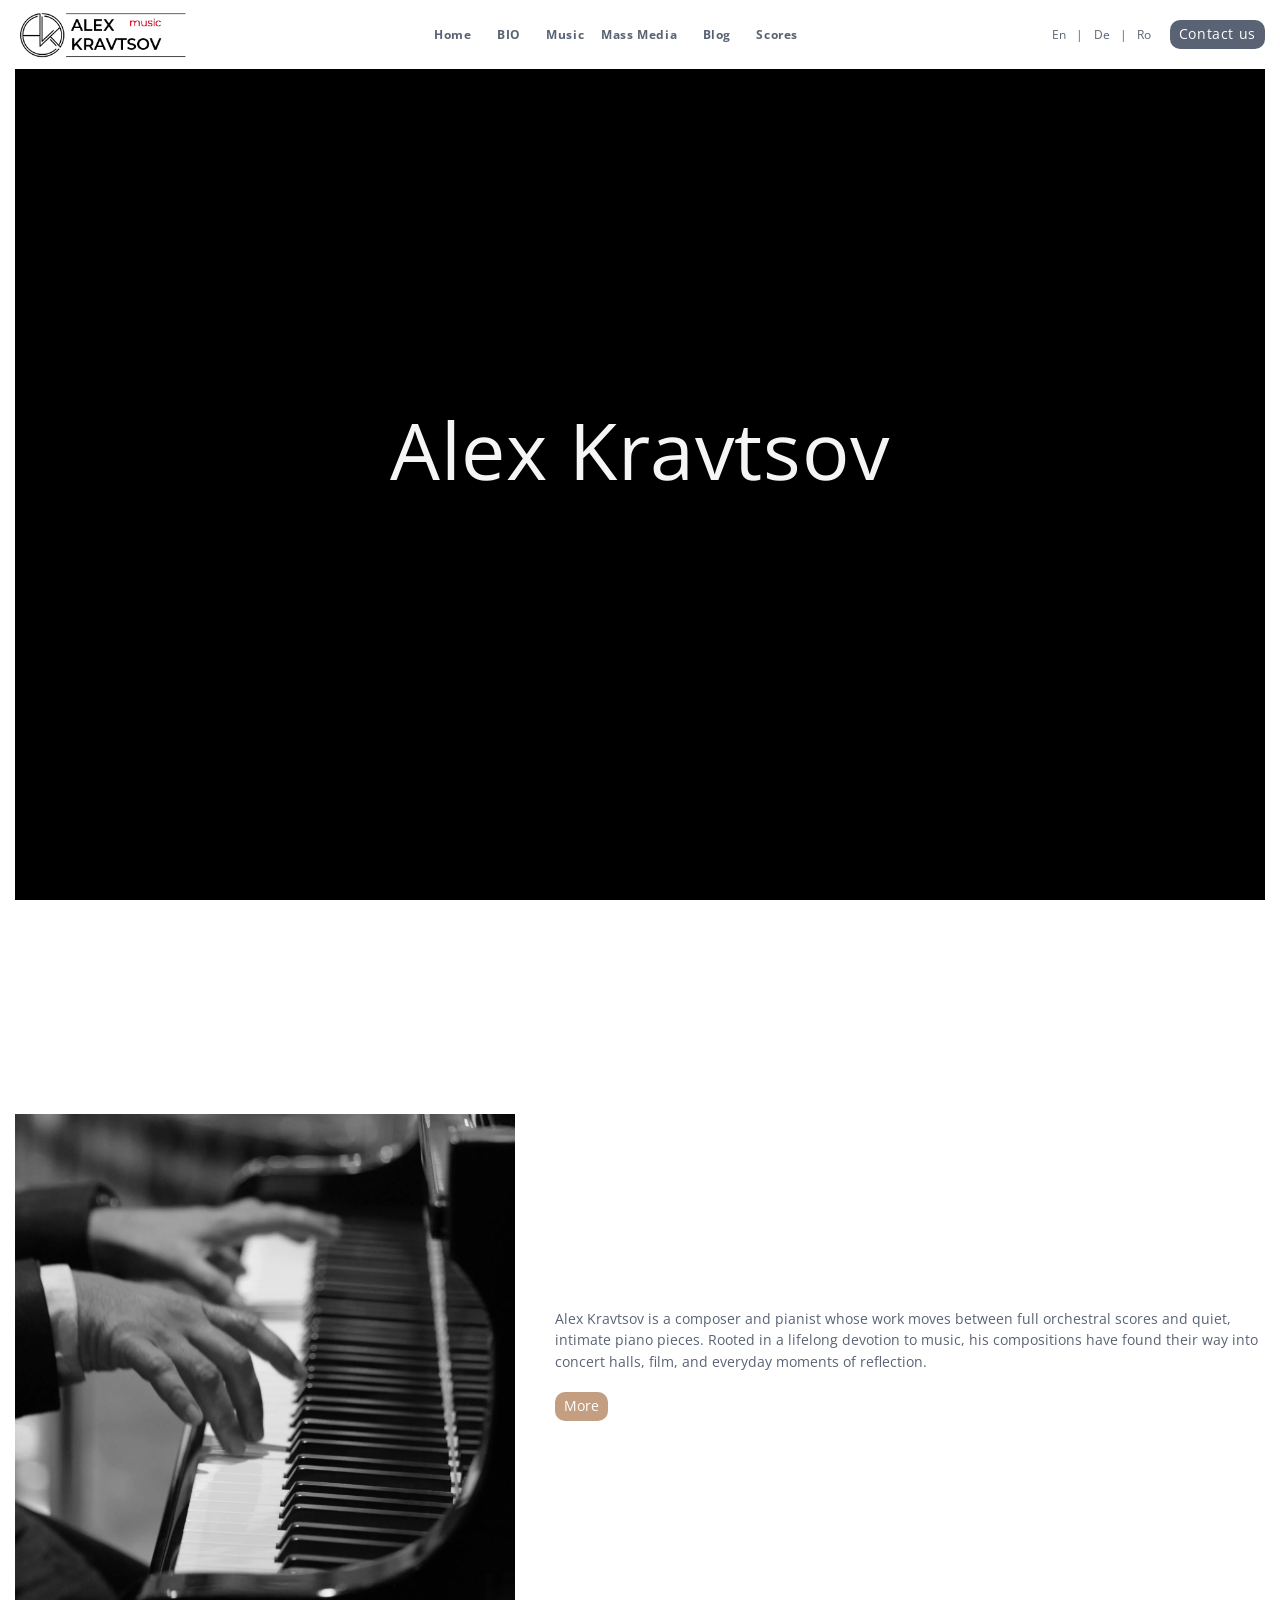
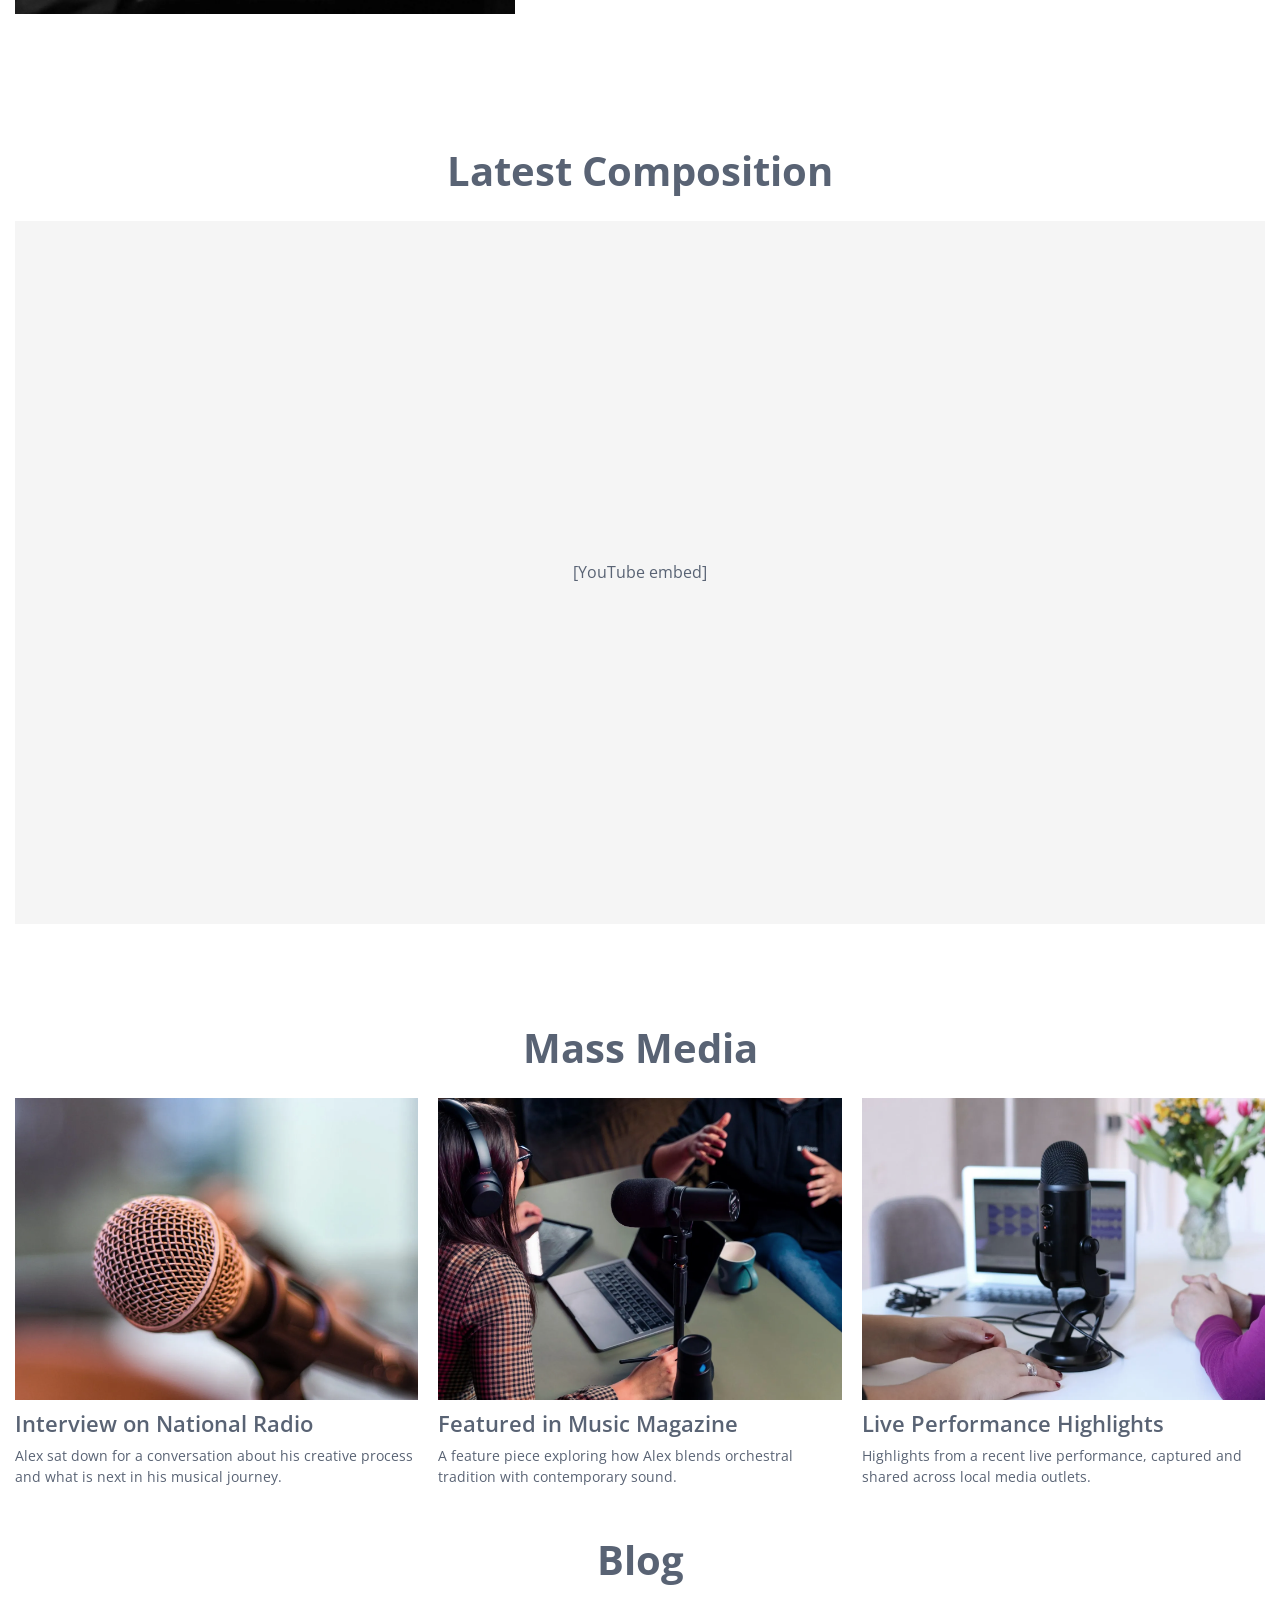
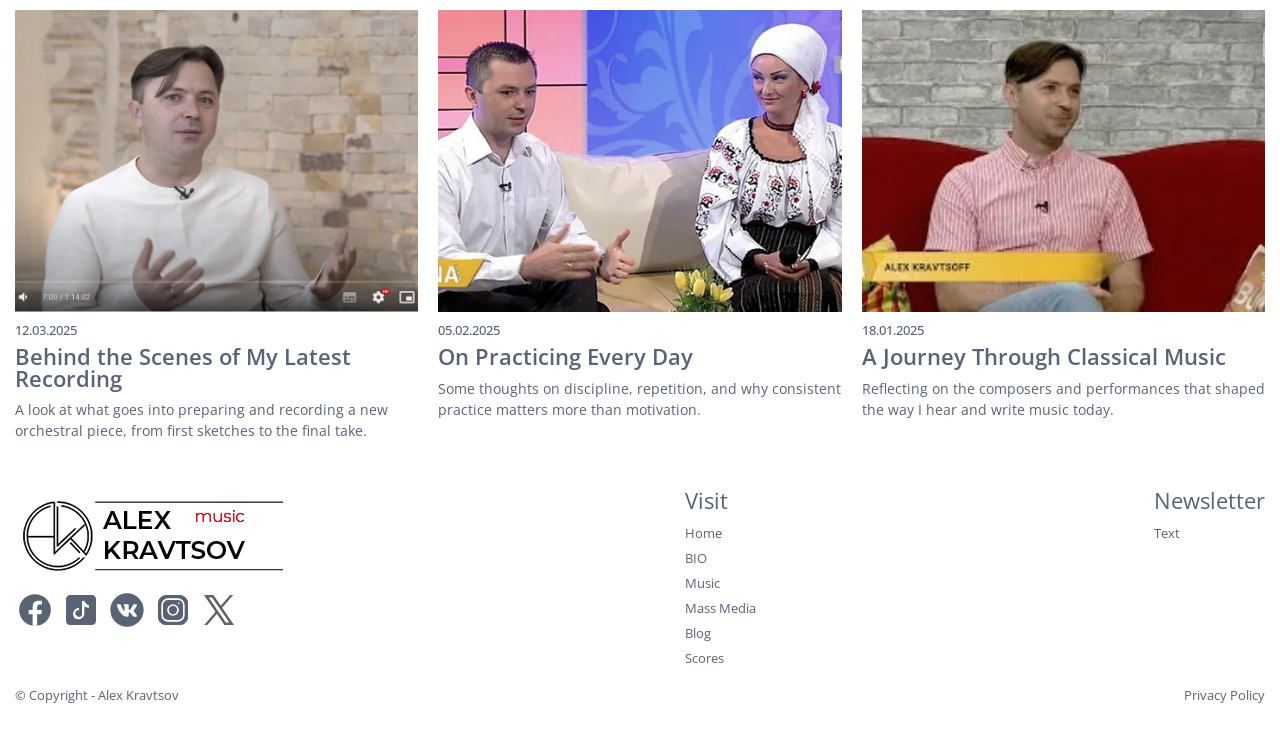
==== commit 0a1e8ceb: "Updates" ====
--- a/index.html
+++ b/index.html
@@ -5,12 +5,12 @@
 		<meta name="viewport" content="width=device-width, initial-scale=1.0">
 		<link rel="shortcut icon" href="./assets/img/favicon.ico">
 		<title>Alex Kravtsov - Music</title>
-		<script type="module" crossorigin="" src="./js/index.min.js?v=1787607246813"></script>
-		<link rel="modulepreload" crossorigin="" href="./js/common.min.js?v=1787607246813">
-		<link rel="modulepreload" crossorigin="" href="./js/button.min.js?v=1787607246813">
-		<link rel="stylesheet" crossorigin="" href="./css/common.min.css?v=1787607246813">
-		<link rel="stylesheet" crossorigin="" href="./css/button.min.css?v=1787607246813">
-		<link rel="stylesheet" crossorigin="" href="./css/index.min.css?v=1787607246813">
+		<script type="module" crossorigin="" src="./js/index.min.js?v=1787607963630"></script>
+		<link rel="modulepreload" crossorigin="" href="./js/common.min.js?v=1787607963630">
+		<link rel="modulepreload" crossorigin="" href="./js/button.min.js?v=1787607963630">
+		<link rel="stylesheet" crossorigin="" href="./css/common.min.css?v=1787607963630">
+		<link rel="stylesheet" crossorigin="" href="./css/button.min.css?v=1787607963630">
+		<link rel="stylesheet" crossorigin="" href="./css/index.min.css?v=1787607963630">
 	</head>
 	<body>
 		<div class="wrapper">
@@ -114,7 +114,11 @@
 					<div class="homebio__container">
 						<div class="homebio__left">
 							<div class="homebio__image">
-								<img src="https://images.unsplash.com/photo-1574396883367-ead75a1abde8?w=1000&q=80&auto=format&fit=crop" alt="Alex Kravtsov at the piano" loading="lazy">
+								<picture>
+									<source media="(max-width: 600px)" srcset="./assets/img/bio/hero-600.webp" type="image/webp">
+									<source media="(max-width: 1200px)" srcset="./assets/img/bio/hero-1200.webp" type="image/webp">
+									<img alt="Alex Kravtsov at the piano" loading="lazy" src="./assets/img/bio/hero.webp">
+								</picture>
 							</div>
 						</div>
 						<div class="homebio__right">
@@ -144,7 +148,11 @@
 							<div class="massmedia-page__item">
 								<div class="massmedia-card">
 									<div class="massmedia-card__image">
-										<img src="https:/images.unsplash.com/photo-1581548708095-7158f2e63857?w=800&amp;q=80&amp;auto=format&amp;fit=crop" alt="Radio microphone" loading="lazy">
+										<picture>
+											<source media="(max-width: 600px)" srcset="./assets/img/massmedia/radio-600.webp" type="image/webp">
+											<source media="(max-width: 1200px)" srcset="./assets/img/massmedia/radio-1200.webp" type="image/webp">
+											<img alt="Radio microphone" loading="lazy" src="./assets/img/massmedia/radio.webp">
+										</picture>
 									</div>
 									<div class="massmedia-card__content">
 										<a href="#" class="massmedia-card__headline">Interview on National Radio</a>
@@ -157,7 +165,11 @@
 							<div class="massmedia-page__item">
 								<div class="massmedia-card">
 									<div class="massmedia-card__image">
-										<img src="https:/images.unsplash.com/photo-1668605335684-c97ce92cbd76?w=800&amp;q=80&amp;auto=format&amp;fit=crop" alt="Vintage studio microphone" loading="lazy">
+										<picture>
+											<source media="(max-width: 600px)" srcset="./assets/img/massmedia/magazine-600.webp" type="image/webp">
+											<source media="(max-width: 1200px)" srcset="./assets/img/massmedia/magazine-1200.webp" type="image/webp">
+											<img alt="Vintage studio microphone" loading="lazy" src="./assets/img/massmedia/magazine.webp">
+										</picture>
 									</div>
 									<div class="massmedia-card__content">
 										<a href="#" class="massmedia-card__headline">Featured in Music Magazine</a>
@@ -170,7 +182,11 @@
 							<div class="massmedia-page__item">
 								<div class="massmedia-card">
 									<div class="massmedia-card__image">
-										<img src="https:/images.unsplash.com/photo-1554200876-907f9286c2a1?w=800&amp;q=80&amp;auto=format&amp;fit=crop" alt="Recording studio mixing desk" loading="lazy">
+										<picture>
+											<source media="(max-width: 600px)" srcset="./assets/img/massmedia/performance-600.webp" type="image/webp">
+											<source media="(max-width: 1200px)" srcset="./assets/img/massmedia/performance-1200.webp" type="image/webp">
+											<img alt="Recording studio mixing desk" loading="lazy" src="./assets/img/massmedia/performance.webp">
+										</picture>
 									</div>
 									<div class="massmedia-card__content">
 										<a href="#" class="massmedia-card__headline">Live Performance Highlights</a>
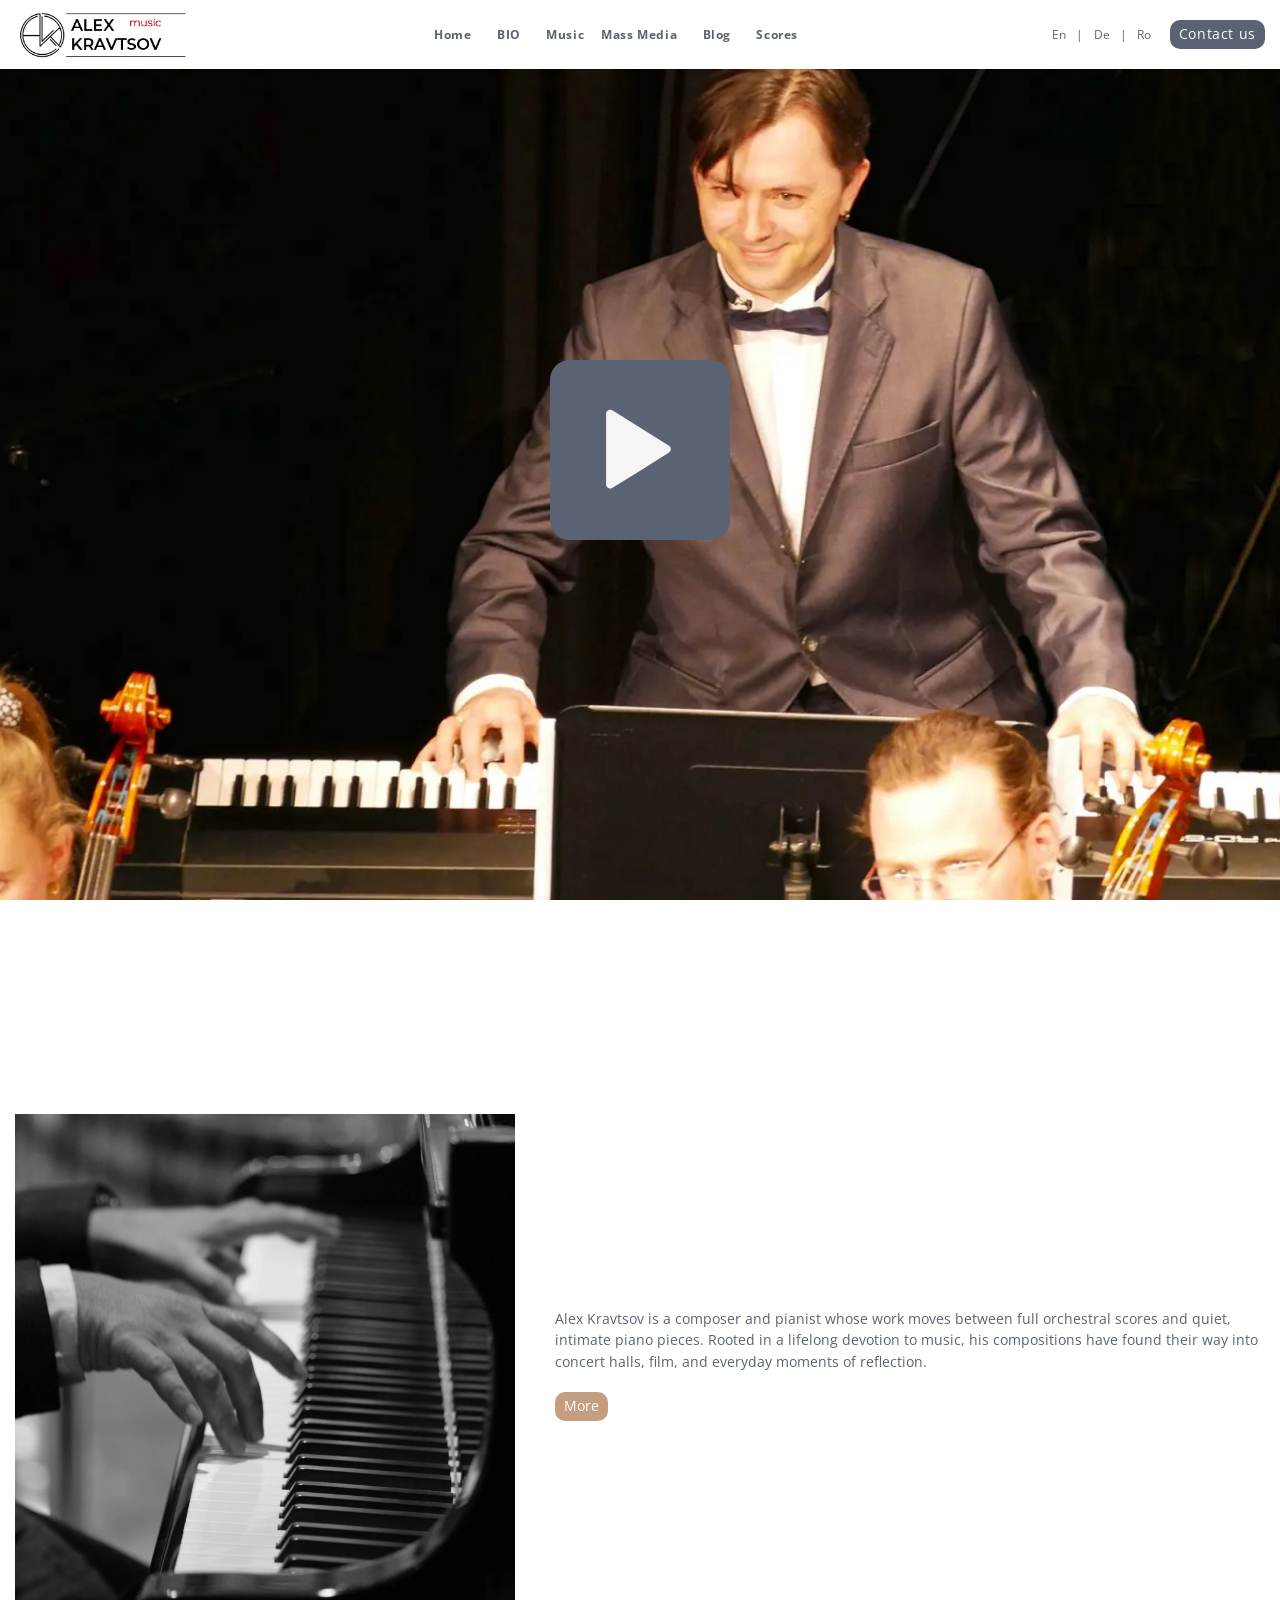
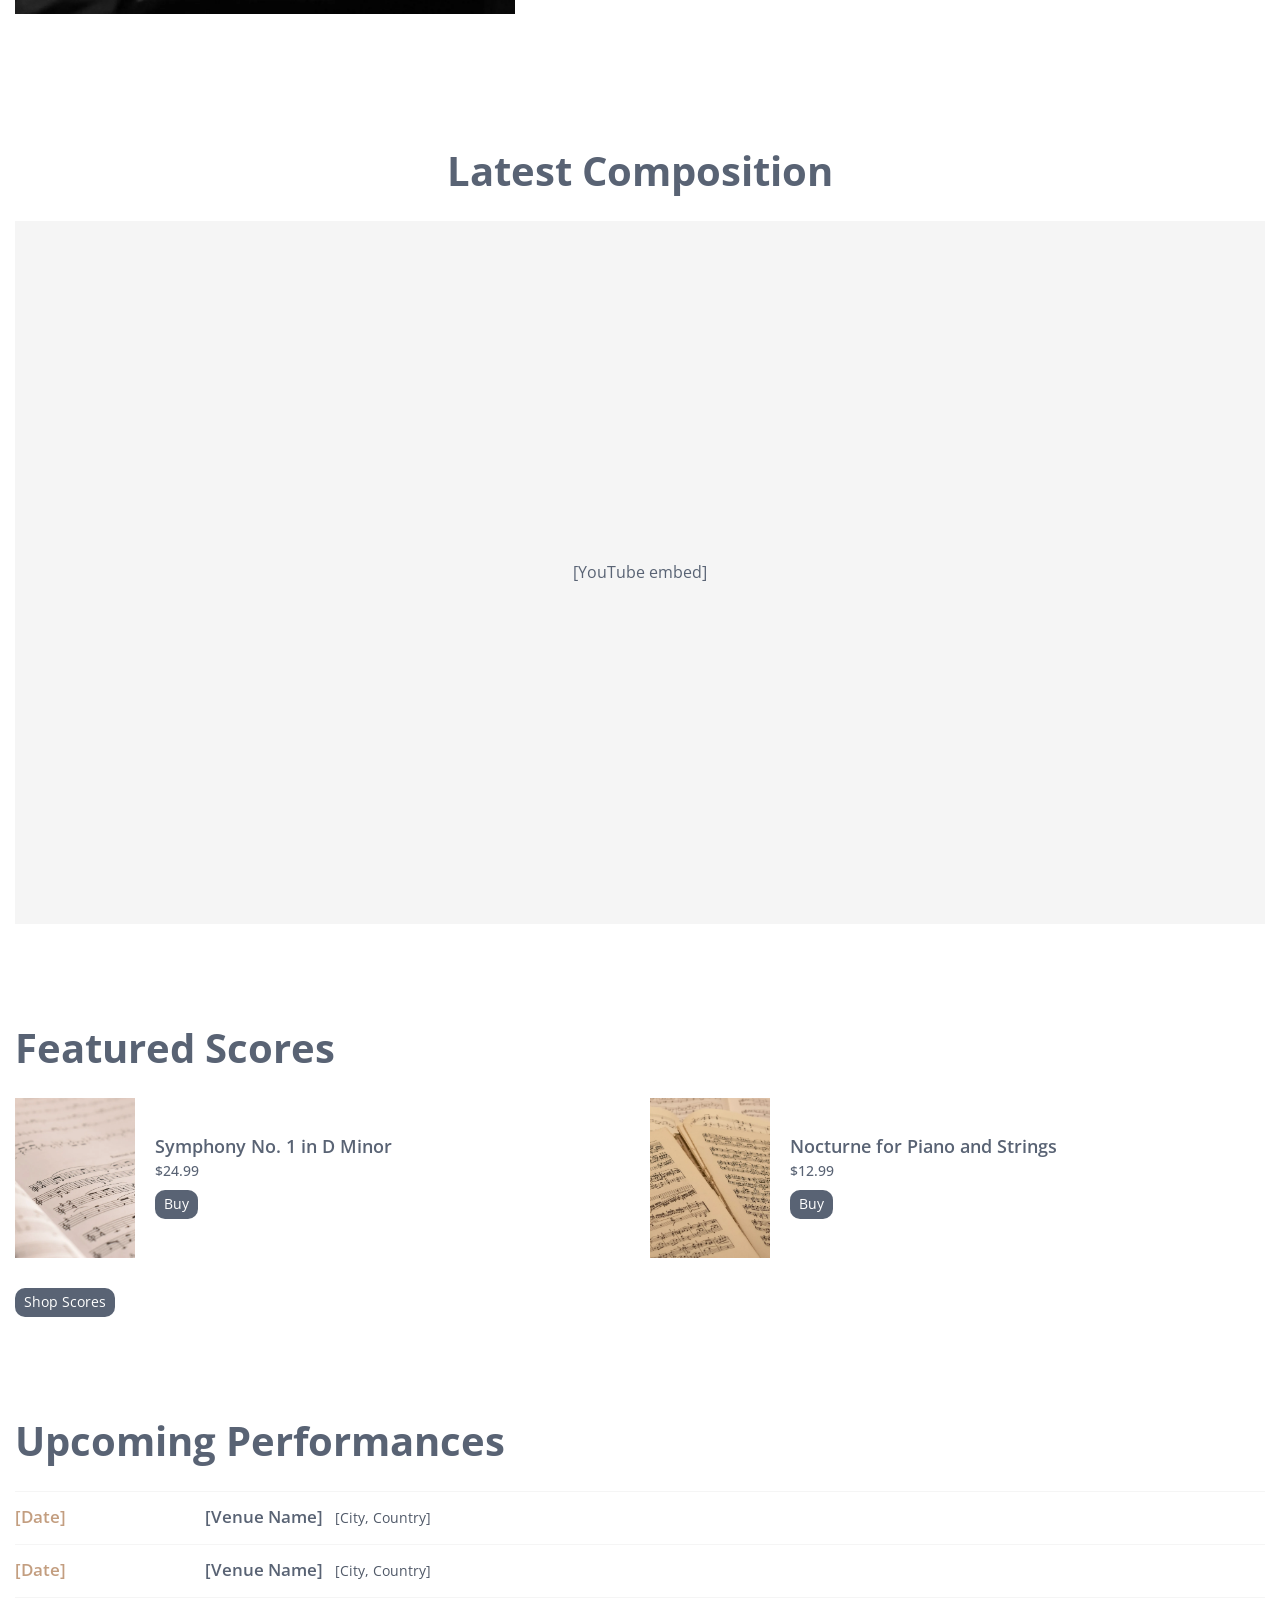
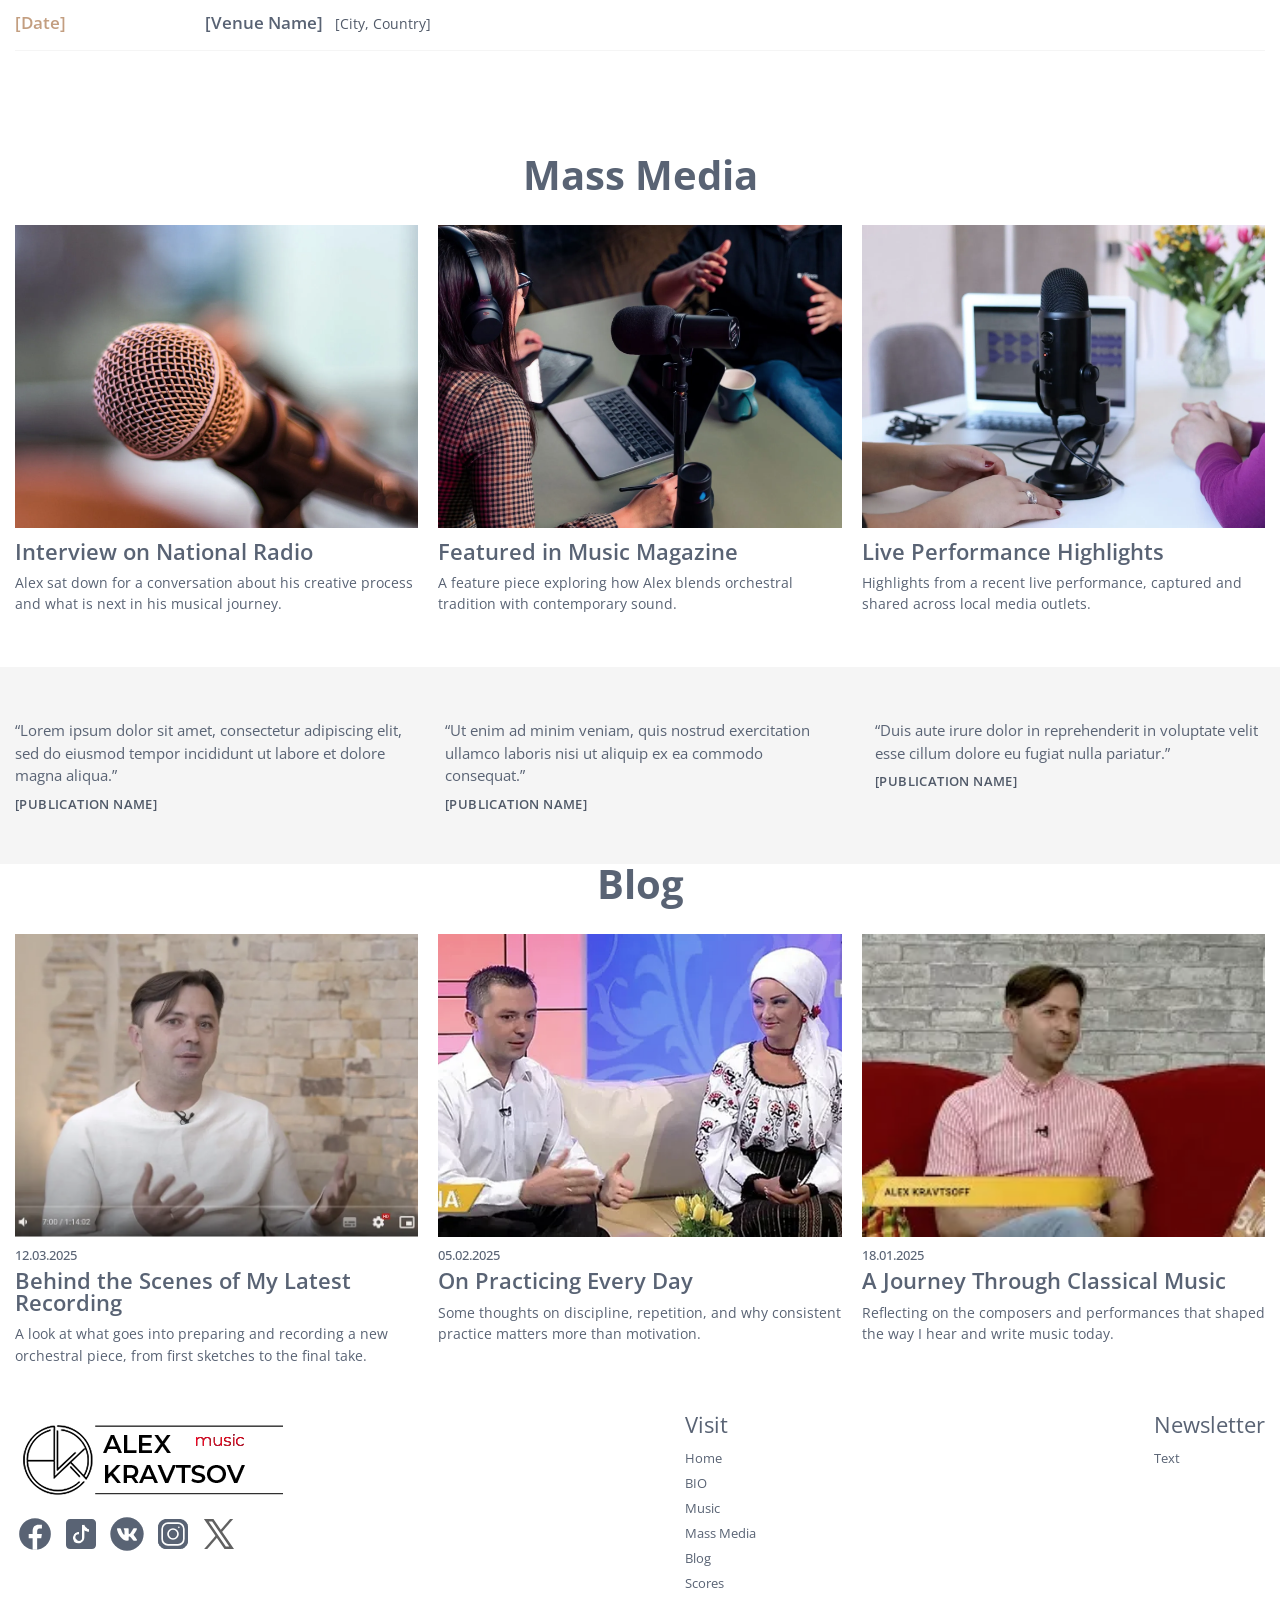
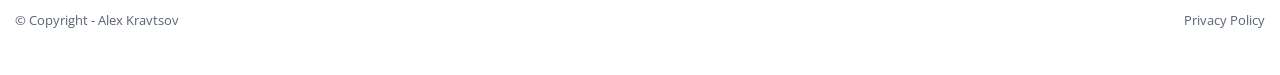
==== commit c592ea65: "Updates" ====
--- a/index.html
+++ b/index.html
@@ -5,12 +5,12 @@
 		<meta name="viewport" content="width=device-width, initial-scale=1.0">
 		<link rel="shortcut icon" href="./assets/img/favicon.ico">
 		<title>Alex Kravtsov - Music</title>
-		<script type="module" crossorigin="" src="./js/index.min.js?v=1787607963630"></script>
-		<link rel="modulepreload" crossorigin="" href="./js/common.min.js?v=1787607963630">
-		<link rel="modulepreload" crossorigin="" href="./js/button.min.js?v=1787607963630">
-		<link rel="stylesheet" crossorigin="" href="./css/common.min.css?v=1787607963630">
-		<link rel="stylesheet" crossorigin="" href="./css/button.min.css?v=1787607963630">
-		<link rel="stylesheet" crossorigin="" href="./css/index.min.css?v=1787607963630">
+		<script type="module" crossorigin="" src="./js/index.min.js?v=1787647929587"></script>
+		<link rel="modulepreload" crossorigin="" href="./js/common.min.js?v=1787647929587">
+		<link rel="modulepreload" crossorigin="" href="./js/button.min.js?v=1787647929587">
+		<link rel="stylesheet" crossorigin="" href="./css/common.min.css?v=1787647929587">
+		<link rel="stylesheet" crossorigin="" href="./css/button.min.css?v=1787647929587">
+		<link rel="stylesheet" crossorigin="" href="./css/index.min.css?v=1787647929587">
 	</head>
 	<body>
 		<div class="wrapper">
@@ -95,7 +95,11 @@
 				<section data-fls-otherhero="" class="page__hero hero-page">
 					<div class="hero-page__container">
 						<div class="hero-page__video-block">
-							<h1 data-fls-watcher="" class="hero-page__headline">Alex Kravtsov</h1>
+							<div class="hero-page__headline">
+								<h1 class="hero-page__headline-text">Alex Kravtsov</h1>
+								<div class="hero-page__curtain hero-page__curtain--left"></div>
+								<div class="hero-page__curtain hero-page__curtain--right"></div>
+							</div>
 							<div class="hero-page__preview">
 								<div class="hero-page__image-block">
 									<picture>
@@ -110,7 +114,7 @@
 						</div>
 					</div>
 				</section>
-				<section data-fls-homebio="" class="page__homebio homebio">
+				<section data-fls-homebio="" data-fls-watcher="" class="page__homebio homebio">
 					<div class="homebio__container">
 						<div class="homebio__left">
 							<div class="homebio__image">
@@ -131,7 +135,7 @@
 						</div>
 					</div>
 				</section>
-				<section data-fls-lastcomposition="" class="page__lastcomposition lastcomposition">
+				<section data-fls-lastcomposition="" data-fls-watcher="" class="page__lastcomposition lastcomposition">
 					<div class="lastcomposition__container">
 						<div class="lastcomposition__headline-block">
 							<h2 class="lastcomposition__headline">Latest Composition</h2>
@@ -139,7 +143,75 @@
 						<div class="lastcomposition__video">[YouTube embed]</div>
 					</div>
 				</section>
-				<section data-fls-homemassmedia="" class="page__massmedia massmedia-page">
+				<section data-fls-homescores="" data-fls-watcher="" class="page__homescores homescores">
+					<div class="homescores__container">
+						<div class="homescores__headline-block">
+							<h2 class="homescores__headline">Featured Scores</h2>
+						</div>
+						<div class="homescores__items">
+							<div class="homescores__item">
+								<div class="homescores__image">
+									<picture>
+										<source media="(max-width: 600px)" srcset="./assets/img/scores/score-1-600.webp" type="image/webp">
+										<source media="(max-width: 1200px)" srcset="./assets/img/scores/score-1-1200.webp" type="image/webp">
+										<img alt="Sheet music close-up" loading="lazy" src="./assets/img/scores/score-1.webp">
+									</picture>
+								</div>
+								<div class="homescores__content">
+									<a href="scores.html" class="homescores__title">Symphony No. 1 in D Minor</a>
+									<div class="homescores__price">$24.99</div>
+									<a href="scores.html" class="homescores__buy button button--dark-grey button--radius">Buy</a>
+								</div>
+							</div>
+							<div class="homescores__item">
+								<div class="homescores__image">
+									<picture>
+										<source media="(max-width: 600px)" srcset="./assets/img/scores/score-2-600.webp" type="image/webp">
+										<source media="(max-width: 1200px)" srcset="./assets/img/scores/score-2-1200.webp" type="image/webp">
+										<img alt="Sheet music notation" loading="lazy" src="./assets/img/scores/score-2.webp">
+									</picture>
+								</div>
+								<div class="homescores__content">
+									<a href="scores.html" class="homescores__title">Nocturne for Piano and Strings</a>
+									<div class="homescores__price">$12.99</div>
+									<a href="scores.html" class="homescores__buy button button--dark-grey button--radius">Buy</a>
+								</div>
+							</div>
+						</div>
+						<a href="scores.html" class="homescores__more button button--dark-grey button--radius">Shop Scores</a>
+					</div>
+				</section>
+				<section data-fls-homeperformances="" data-fls-watcher="" class="page__homeperformances homeperformances">
+					<div class="homeperformances__container">
+						<div class="homeperformances__headline-block">
+							<h2 class="homeperformances__headline">Upcoming Performances</h2>
+						</div>
+						<div class="homeperformances__items">
+							<div class="homeperformances__item">
+								<div class="homeperformances__date">[Date]</div>
+								<div class="homeperformances__info">
+									<div class="homeperformances__venue">[Venue Name]</div>
+									<div class="homeperformances__location">[City, Country]</div>
+								</div>
+							</div>
+							<div class="homeperformances__item">
+								<div class="homeperformances__date">[Date]</div>
+								<div class="homeperformances__info">
+									<div class="homeperformances__venue">[Venue Name]</div>
+									<div class="homeperformances__location">[City, Country]</div>
+								</div>
+							</div>
+							<div class="homeperformances__item">
+								<div class="homeperformances__date">[Date]</div>
+								<div class="homeperformances__info">
+									<div class="homeperformances__venue">[Venue Name]</div>
+									<div class="homeperformances__location">[City, Country]</div>
+								</div>
+							</div>
+						</div>
+					</div>
+				</section>
+				<section data-fls-homemassmedia="" data-fls-watcher="" class="page__massmedia massmedia-page">
 					<div class="massmedia-page__container">
 						<div class="massmedia-page__headline-block">
 							<h2 class="massmedia-page__headline">Mass Media</h2>
@@ -199,7 +271,31 @@
 						</div>
 					</div>
 				</section>
-				<section data-fls-blogsection="" class="page__blog blog-page">
+				<section data-fls-homepress="" data-fls-watcher="" class="page__homepress homepress">
+					<div class="homepress__container">
+						<div class="homepress__items">
+							<div class="homepress__item">
+								<p class="homepress__quote">
+									&ldquo;Lorem ipsum dolor sit amet, consectetur adipiscing elit, sed do eiusmod tempor incididunt ut labore et dolore magna aliqua.&rdquo;
+								</p>
+								<div class="homepress__source">[Publication Name]</div>
+							</div>
+							<div class="homepress__item">
+								<p class="homepress__quote">
+									&ldquo;Ut enim ad minim veniam, quis nostrud exercitation ullamco laboris nisi ut aliquip ex ea commodo consequat.&rdquo;
+								</p>
+								<div class="homepress__source">[Publication Name]</div>
+							</div>
+							<div class="homepress__item">
+								<p class="homepress__quote">
+									&ldquo;Duis aute irure dolor in reprehenderit in voluptate velit esse cillum dolore eu fugiat nulla pariatur.&rdquo;
+								</p>
+								<div class="homepress__source">[Publication Name]</div>
+							</div>
+						</div>
+					</div>
+				</section>
+				<section data-fls-blogsection="" data-fls-watcher="" class="page__blog blog-page">
 					<div class="blog-page__container">
 						<div class="blog-page__headline-block">
 							<h2 class="blog-page__headline">Blog</h2>
--- a/css/index.min.css
+++ b/css/index.min.css
@@ -1 +1 @@
-.hero-page__video-block{position:relative;min-height:100svh}.hero-page__headline{position:absolute;width:100%;min-height:100svh;top:0;left:0;bottom:0;right:0;z-index:2;display:grid;justify-content:center;align-items:center;letter-spacing:.0375rem;background:#000;color:var(--color-2);opacity:1;pointer-events:none}.hero-page__headline.--watcher-view{opacity:0;transition:all .6s ease .8s}.hero-page__preview{min-height:100svh}.hero-page__image{object-fit:cover;object-position:center}.hero-page__image,.hero-page__play{position:absolute;top:0;left:0;width:100%;height:100%}.hero-page__play{cursor:pointer;opacity:1}.hero-page__play,.hero-page__play:before{display:grid;justify-content:center;align-items:center}.hero-page__play:before{width:11.25rem;height:11.25rem;border-radius:1.25rem;background:var(--color-3);color:var(--color-2)}.hero-page__iframe{width:100%;min-height:100svh}.lastcomposition__headline-block:not(:last-child){margin-bottom:1.875rem}.lastcomposition__headline{text-align:center;font-weight:700;color:var(--color-3)}.lastcomposition__video{display:flex;justify-content:center;align-items:center;aspect-ratio:16/9;width:100%;background:var(--color-2);color:var(--color-3)}.massmedia-card__image{overflow:hidden}.massmedia-card__image img{transition:transform .5s ease,filter .5s ease;filter:saturate(.85)}.massmedia-page__headline-block:not(:last-child){margin-bottom:1.875rem}.massmedia-page__headline{text-align:center;font-weight:700;color:var(--color-3)}.massmedia-page__items{display:flex;column-gap:1.25rem}.massmedia-page__item{flex:1 1 0}.massmedia-card__image{aspect-ratio:4/3;width:100%;background:var(--color-2)}.massmedia-card__image img{width:100%;height:100%;object-fit:cover;display:block}.massmedia-card__headline{display:block;font-weight:600;color:var(--color-3)}.massmedia-card__headline:not(:last-child){margin-bottom:.625rem}.massmedia-card__text{color:var(--color-3);line-height:1.5}.homebio__image{overflow:hidden}.homebio__image img{transition:transform .5s ease,filter .5s ease;filter:saturate(.85)}.homebio__container{display:flex;align-items:center;column-gap:2.5rem}.homebio__left{flex:0 0 40%}.homebio__image{aspect-ratio:1/1;width:100%;background:var(--color-2)}.homebio__image img{width:100%;height:100%;object-fit:cover;display:block}.homebio__right{flex:1 1 auto}.homebio__text{color:var(--color-3);line-height:1.5}.homebio__text:not(:last-child){margin-bottom:1.25rem}.blog-page__headline-block{text-align:center}.blog-page__headline-block:not(:last-child){margin-bottom:1.875rem}.blog-page__headline{font-weight:700;color:var(--color-3)}.blog-page__items{display:flex;column-gap:1.25rem}.blog-page__item{flex:1 1 0}.blog-card__image{overflow:hidden}.blog-card__image img{transition:transform .5s ease,filter .5s ease;filter:saturate(.85)}.blog-card__image{aspect-ratio:4/3;width:100%;background:var(--color-2)}.blog-card__image img{width:100%;height:100%;object-fit:cover;display:block}.blog-card__date{color:var(--color-3);font-weight:500}.blog-card__date:not(:last-child){margin-bottom:.5rem}.blog-card__headline{display:block;font-weight:600;color:var(--color-3)}.blog-card__headline:not(:last-child){margin-bottom:.625rem}.blog-card__text{color:var(--color-3);line-height:1.5}@media (max-width:47.99875em){.homebio__container,.massmedia-page__items{flex-direction:column;row-gap:1.25rem}.homebio__container{align-items:flex-start}.homebio__left{flex:0 0 auto;width:100%}.blog-page__items{flex-direction:column;row-gap:1.25rem}}@media (max-width:20em){.hero-page{padding-bottom:6.25rem}.hero-page__headline{font-size:3.25rem}.hero-page__play:before{font-size:4rem}.lastcomposition__container{padding-top:2.5rem;padding-bottom:2.5rem}.lastcomposition__headline{font-size:1.75rem}.lastcomposition__video{font-size:.875rem}.massmedia-page__container{padding-top:2.5rem;padding-bottom:2.5rem}.massmedia-page__headline{font-size:1.75rem}.massmedia-card__content{padding-top:.625rem}.massmedia-card__headline{font-size:1.125rem}.massmedia-card__text{font-size:.8125rem}.homebio__container{padding-top:3.75rem;padding-bottom:3.75rem}.homebio__text{font-size:.8125rem}.blog-page__headline{font-size:1.75rem}.blog-card__content{padding-top:.625rem}.blog-card__date{font-size:.75rem}.blog-card__headline{font-size:1.125rem}.blog-card__text{font-size:.8125rem}}@media (min-width:20em) and (max-width:119.375em){.hero-page{padding-bottom:clamp(6.25rem,5.6210691823875rem + 3.1446540881vw,9.375rem)}.hero-page__headline{font-size:clamp(3.25rem,2.69654088050625rem + 2.7672955975vw,6rem)}.hero-page__play:before{font-size:clamp(4rem,3.54716981131875rem + 2.2641509434vw,6.25rem)}.lastcomposition__container{padding-top:clamp(2.5rem,2.24842767295625rem + 1.2578616352vw,3.75rem);padding-bottom:clamp(2.5rem,2.24842767295625rem + 1.2578616352vw,3.75rem)}.lastcomposition__headline{font-size:clamp(1.75rem,1.49842767295625rem + 1.2578616352vw,3rem)}.lastcomposition__video{font-size:clamp(.875rem,.82468553459375rem + .251572327vw,1.125rem)}.massmedia-page__container{padding-top:clamp(2.5rem,2.24842767295625rem + 1.2578616352vw,3.75rem);padding-bottom:clamp(2.5rem,2.24842767295625rem + 1.2578616352vw,3.75rem)}.massmedia-page__headline{font-size:clamp(1.75rem,1.49842767295625rem + 1.2578616352vw,3rem)}.massmedia-card__content{padding-top:clamp(.625rem,.5621069182375rem + .3144654088vw,.9375rem)}.massmedia-card__headline{font-size:clamp(1.125rem,1.0495283018875rem + .3773584906vw,1.5rem)}.massmedia-card__text{font-size:clamp(.8125rem,.78734276729375rem + .1257861635vw,.9375rem)}.homebio__container{padding-top:clamp(3.75rem,3.2468553459125rem + 2.5157232704vw,6.25rem);padding-bottom:clamp(3.75rem,3.2468553459125rem + 2.5157232704vw,6.25rem)}.homebio__text{font-size:clamp(.8125rem,.78734276729375rem + .1257861635vw,.9375rem)}.blog-page__headline{font-size:clamp(1.75rem,1.49842767295625rem + 1.2578616352vw,3rem)}.blog-card__content{padding-top:clamp(.625rem,.5621069182375rem + .3144654088vw,.9375rem)}.blog-card__date{font-size:clamp(.75rem,.73742138365rem + .0628930818vw,.8125rem)}.blog-card__headline{font-size:clamp(1.125rem,1.0495283018875rem + .3773584906vw,1.5rem)}.blog-card__text{font-size:clamp(.8125rem,.78734276729375rem + .1257861635vw,.9375rem)}}@media (min-width:119.375em){.hero-page{padding-bottom:9.375rem}.hero-page__headline{font-size:6rem}.hero-page__play:before{font-size:6.25rem}.lastcomposition__container{padding-top:3.75rem;padding-bottom:3.75rem}.lastcomposition__headline{font-size:3rem}.lastcomposition__video{font-size:1.125rem}.massmedia-page__container{padding-top:3.75rem;padding-bottom:3.75rem}.massmedia-page__headline{font-size:3rem}.massmedia-card__content{padding-top:.9375rem}.massmedia-card__headline{font-size:1.5rem}.massmedia-card__text{font-size:.9375rem}.homebio__container{padding-top:6.25rem;padding-bottom:6.25rem}.homebio__text{font-size:.9375rem}.blog-page__headline{font-size:3rem}.blog-card__content{padding-top:.9375rem}.blog-card__date{font-size:.8125rem}.blog-card__headline{font-size:1.5rem}.blog-card__text{font-size:.9375rem}}@media (any-hover:hover){.massmedia-card__image:hover img{transform:scale(1.08);filter:saturate(1.15)}.massmedia-card__headline:hover{color:var(--color-8)}.blog-card__image:hover img,.homebio__image:hover img{transform:scale(1.08);filter:saturate(1.15)}.blog-card__headline:hover{color:var(--color-8)}}+.hero-page__container{max-width:none;padding-left:0;padding-right:0}.hero-page__video-block{position:relative;min-height:100svh}.hero-page__headline{position:absolute;width:100%;min-height:100svh;top:0;left:0;bottom:0;right:0;z-index:2;pointer-events:none}.hero-page__headline-text{position:relative;width:100%;height:100%;z-index:2;display:grid;justify-content:center;align-items:center;letter-spacing:.0375rem;color:var(--color-2);opacity:1;transition:opacity .4s ease}[data-fls-loaded] .hero-page__headline-text{opacity:0}.hero-page__curtain{position:absolute;top:0;width:50%;height:100%;background-image:url(../assets/img/hero/curtain.webp);background-size:cover;background-position:50%;z-index:1;transition:transform .8s ease .4s}.hero-page__curtain--left{left:0}[data-fls-loaded] .hero-page__curtain--left{transform:translateX(-100%)}.hero-page__curtain--right{right:0}[data-fls-loaded] .hero-page__curtain--right{transform:translateX(100%)}.hero-page__preview{min-height:100svh}.hero-page__image{object-fit:cover;object-position:center}.hero-page__image,.hero-page__play{position:absolute;top:0;left:0;width:100%;height:100%}.hero-page__play{cursor:pointer;opacity:1}.hero-page__play,.hero-page__play:before{display:grid;justify-content:center;align-items:center}.hero-page__play:before{width:11.25rem;height:11.25rem;border-radius:1.25rem;background:var(--color-3);color:var(--color-2)}.hero-page__iframe{width:100%;min-height:100svh}.lastcomposition{opacity:0;transform:translateY(1.875rem);transition:opacity .6s ease,transform .6s ease}.--watcher-view.lastcomposition{opacity:1;transform:translateY(0)}.lastcomposition__headline-block:not(:last-child){margin-bottom:1.875rem}.lastcomposition__headline{text-align:center;font-weight:700;color:var(--color-3)}.lastcomposition__video{display:flex;justify-content:center;align-items:center;aspect-ratio:16/9;width:100%;background:var(--color-2);color:var(--color-3)}.homescores__image{overflow:hidden}.homescores__image img{transition:transform .5s ease,filter .5s ease;filter:saturate(.85)}.homescores{opacity:0;transform:translateY(1.875rem);transition:opacity .6s ease,transform .6s ease}.--watcher-view.homescores{opacity:1;transform:translateY(0)}.homescores__headline-block:not(:last-child){margin-bottom:1.875rem}.homescores__headline{font-weight:700;color:var(--color-3)}.homescores__items{display:flex;column-gap:1.25rem}.homescores__items:not(:last-child){margin-bottom:1.875rem}.homescores__item{display:flex;align-items:center;column-gap:1.25rem;flex:1 1 0}.homescores__image{flex:0 0 7.5rem;aspect-ratio:3/4;background:var(--color-2)}.homescores__image img{width:100%;height:100%;object-fit:cover;display:block}.homescores__content{flex:1 1 auto}.homescores__title{display:block;font-weight:600;color:var(--color-3)}.homescores__title:not(:last-child){margin-bottom:.5rem}.homescores__price{color:var(--color-3);font-weight:500}.homescores__price:not(:last-child){margin-bottom:.75rem}.homepress{opacity:0;transform:translateY(1.875rem);transition:opacity .6s ease,transform .6s ease}.--watcher-view.homepress{opacity:1;transform:translateY(0)}.homepress__container{background:var(--color-2)}.homepress__items{display:flex;column-gap:2.5rem}.homepress__item{flex:1 1 0}.homepress__quote{color:var(--color-3);line-height:1.5}.homepress__quote:not(:last-child){margin-bottom:.75rem}.homepress__source{color:var(--color-7);font-weight:600;text-transform:uppercase;letter-spacing:.025rem}.homeperformances{opacity:0;transform:translateY(1.875rem);transition:opacity .6s ease,transform .6s ease}.--watcher-view.homeperformances{opacity:1;transform:translateY(0)}.homeperformances__headline-block:not(:last-child){margin-bottom:1.875rem}.homeperformances__headline{font-weight:700;color:var(--color-3)}.homeperformances__items{display:flex;flex-direction:column}.homeperformances__item{display:flex;align-items:center;column-gap:1.875rem;border-bottom:.0625rem solid var(--color-2)}.homeperformances__item:first-child{border-top:.0625rem solid var(--color-2)}.homeperformances__date{flex:0 0 10rem;font-weight:600;color:var(--color-4)}.homeperformances__info{flex:1 1 auto;display:flex;align-items:baseline;column-gap:.75rem}.homeperformances__venue{font-weight:600;color:var(--color-3)}.homeperformances__location{color:var(--color-7)}.massmedia-card__image{overflow:hidden}.massmedia-card__image img{transition:transform .5s ease,filter .5s ease;filter:saturate(.85)}.massmedia-page{opacity:0;transform:translateY(1.875rem);transition:opacity .6s ease,transform .6s ease}.--watcher-view.massmedia-page{opacity:1;transform:translateY(0)}.massmedia-page__headline-block:not(:last-child){margin-bottom:1.875rem}.massmedia-page__headline{text-align:center;font-weight:700;color:var(--color-3)}.massmedia-page__items{display:flex;column-gap:1.25rem}.massmedia-page__item{flex:1 1 0}.massmedia-card__image{aspect-ratio:4/3;width:100%;background:var(--color-2)}.massmedia-card__image img{width:100%;height:100%;object-fit:cover;display:block}.massmedia-card__headline{display:block;font-weight:600;color:var(--color-3)}.massmedia-card__headline:not(:last-child){margin-bottom:.625rem}.massmedia-card__text{color:var(--color-3);line-height:1.5}.homebio__image{overflow:hidden}.homebio__image img{transition:transform .5s ease,filter .5s ease;filter:saturate(.85)}.homebio{opacity:0;transform:translateY(1.875rem);transition:opacity .6s ease,transform .6s ease}.--watcher-view.homebio{opacity:1;transform:translateY(0)}.homebio__container{display:flex;align-items:center;column-gap:2.5rem}.homebio__left{flex:0 0 40%}.homebio__image{aspect-ratio:1/1;width:100%;background:var(--color-2)}.homebio__image img{width:100%;height:100%;object-fit:cover;display:block}.homebio__right{flex:1 1 auto}.homebio__text{color:var(--color-3);line-height:1.5}.homebio__text:not(:last-child){margin-bottom:1.25rem}.blog-page{opacity:0;transform:translateY(1.875rem);transition:opacity .6s ease,transform .6s ease}.--watcher-view.blog-page{opacity:1;transform:translateY(0)}.blog-page__headline-block{text-align:center}.blog-page__headline-block:not(:last-child){margin-bottom:1.875rem}.blog-page__headline{font-weight:700;color:var(--color-3)}.blog-page__items{display:flex;column-gap:1.25rem}.blog-page__item{flex:1 1 0}.blog-card__image{overflow:hidden}.blog-card__image img{transition:transform .5s ease,filter .5s ease;filter:saturate(.85)}.blog-card__image{aspect-ratio:4/3;width:100%;background:var(--color-2)}.blog-card__image img{width:100%;height:100%;object-fit:cover;display:block}.blog-card__date{color:var(--color-3);font-weight:500}.blog-card__date:not(:last-child){margin-bottom:.5rem}.blog-card__headline{display:block;font-weight:600;color:var(--color-3)}.blog-card__headline:not(:last-child){margin-bottom:.625rem}.blog-card__text{color:var(--color-3);line-height:1.5}@media (max-width:47.99875em){.homescores__items{flex-direction:column;row-gap:1.25rem}.homepress__items{flex-direction:column;row-gap:1.875rem}.homeperformances__item{flex-direction:column;align-items:flex-start;row-gap:.375rem}.homeperformances__info{flex-direction:column;row-gap:.25rem}.homebio__container,.massmedia-page__items{flex-direction:column;row-gap:1.25rem}.homebio__container{align-items:flex-start}.homebio__left{flex:0 0 auto;width:100%}.blog-page__items{flex-direction:column;row-gap:1.25rem}}@media (max-width:20em){.hero-page{padding-bottom:6.25rem}.hero-page__headline-text{font-size:3.25rem}.hero-page__play:before{font-size:4rem}.lastcomposition__container{padding-top:2.5rem;padding-bottom:2.5rem}.lastcomposition__headline{font-size:1.75rem}.lastcomposition__video{font-size:.875rem}.homescores__container{padding-top:2.5rem;padding-bottom:2.5rem}.homescores__headline{font-size:1.75rem}.homescores__title{font-size:1rem}.homescores__price{font-size:.8125rem}.homepress__container{padding-top:2.5rem;padding-bottom:2.5rem}.homepress__quote{font-size:.875rem}.homepress__source{font-size:.75rem}.homeperformances__container{padding-top:2.5rem;padding-bottom:2.5rem}.homeperformances__headline{font-size:1.75rem}.homeperformances__item{padding-top:.875rem;padding-bottom:.875rem}.homeperformances__date,.homeperformances__venue{font-size:.9375rem}.homeperformances__location{font-size:.8125rem}.massmedia-page__container{padding-top:2.5rem;padding-bottom:2.5rem}.massmedia-page__headline{font-size:1.75rem}.massmedia-card__content{padding-top:.625rem}.massmedia-card__headline{font-size:1.125rem}.massmedia-card__text{font-size:.8125rem}.homebio__container{padding-top:3.75rem;padding-bottom:3.75rem}.homebio__text{font-size:.8125rem}.blog-page__headline{font-size:1.75rem}.blog-card__content{padding-top:.625rem}.blog-card__date{font-size:.75rem}.blog-card__headline{font-size:1.125rem}.blog-card__text{font-size:.8125rem}}@media (min-width:20em) and (max-width:119.375em){.hero-page{padding-bottom:clamp(6.25rem,5.6210691823875rem + 3.1446540881vw,9.375rem)}.hero-page__headline-text{font-size:clamp(3.25rem,2.69654088050625rem + 2.7672955975vw,6rem)}.hero-page__play:before{font-size:clamp(4rem,3.54716981131875rem + 2.2641509434vw,6.25rem)}.lastcomposition__container{padding-top:clamp(2.5rem,2.24842767295625rem + 1.2578616352vw,3.75rem);padding-bottom:clamp(2.5rem,2.24842767295625rem + 1.2578616352vw,3.75rem)}.lastcomposition__headline{font-size:clamp(1.75rem,1.49842767295625rem + 1.2578616352vw,3rem)}.lastcomposition__video{font-size:clamp(.875rem,.82468553459375rem + .251572327vw,1.125rem)}.homescores__container{padding-top:clamp(2.5rem,2.24842767295625rem + 1.2578616352vw,3.75rem);padding-bottom:clamp(2.5rem,2.24842767295625rem + 1.2578616352vw,3.75rem)}.homescores__headline{font-size:clamp(1.75rem,1.49842767295625rem + 1.2578616352vw,3rem)}.homescores__title{font-size:clamp(1rem,.94968553459375rem + .251572327vw,1.25rem)}.homescores__price{font-size:clamp(.8125rem,.78734276729375rem + .1257861635vw,.9375rem)}.homepress__container{padding-top:clamp(2.5rem,2.24842767295625rem + 1.2578616352vw,3.75rem);padding-bottom:clamp(2.5rem,2.24842767295625rem + 1.2578616352vw,3.75rem)}.homepress__quote{font-size:clamp(.875rem,.84984276729375rem + .1257861635vw,1rem)}.homepress__source{font-size:clamp(.75rem,.73742138365rem + .0628930818vw,.8125rem)}.homeperformances__container{padding-top:clamp(2.5rem,2.24842767295625rem + 1.2578616352vw,3.75rem);padding-bottom:clamp(2.5rem,2.24842767295625rem + 1.2578616352vw,3.75rem)}.homeperformances__headline{font-size:clamp(1.75rem,1.49842767295625rem + 1.2578616352vw,3rem)}.homeperformances__item{padding-top:clamp(.875rem,.7995283018875rem + .3773584906vw,1.25rem);padding-bottom:clamp(.875rem,.7995283018875rem + .3773584906vw,1.25rem)}.homeperformances__date,.homeperformances__venue{font-size:clamp(.9375rem,.89976415094375rem + .1886792453vw,1.125rem)}.homeperformances__location{font-size:clamp(.8125rem,.78734276729375rem + .1257861635vw,.9375rem)}.massmedia-page__container{padding-top:clamp(2.5rem,2.24842767295625rem + 1.2578616352vw,3.75rem);padding-bottom:clamp(2.5rem,2.24842767295625rem + 1.2578616352vw,3.75rem)}.massmedia-page__headline{font-size:clamp(1.75rem,1.49842767295625rem + 1.2578616352vw,3rem)}.massmedia-card__content{padding-top:clamp(.625rem,.5621069182375rem + .3144654088vw,.9375rem)}.massmedia-card__headline{font-size:clamp(1.125rem,1.0495283018875rem + .3773584906vw,1.5rem)}.massmedia-card__text{font-size:clamp(.8125rem,.78734276729375rem + .1257861635vw,.9375rem)}.homebio__container{padding-top:clamp(3.75rem,3.2468553459125rem + 2.5157232704vw,6.25rem);padding-bottom:clamp(3.75rem,3.2468553459125rem + 2.5157232704vw,6.25rem)}.homebio__text{font-size:clamp(.8125rem,.78734276729375rem + .1257861635vw,.9375rem)}.blog-page__headline{font-size:clamp(1.75rem,1.49842767295625rem + 1.2578616352vw,3rem)}.blog-card__content{padding-top:clamp(.625rem,.5621069182375rem + .3144654088vw,.9375rem)}.blog-card__date{font-size:clamp(.75rem,.73742138365rem + .0628930818vw,.8125rem)}.blog-card__headline{font-size:clamp(1.125rem,1.0495283018875rem + .3773584906vw,1.5rem)}.blog-card__text{font-size:clamp(.8125rem,.78734276729375rem + .1257861635vw,.9375rem)}}@media (min-width:119.375em){.hero-page{padding-bottom:9.375rem}.hero-page__headline-text{font-size:6rem}.hero-page__play:before{font-size:6.25rem}.lastcomposition__container{padding-top:3.75rem;padding-bottom:3.75rem}.lastcomposition__headline{font-size:3rem}.lastcomposition__video{font-size:1.125rem}.homescores__container{padding-top:3.75rem;padding-bottom:3.75rem}.homescores__headline{font-size:3rem}.homescores__title{font-size:1.25rem}.homescores__price{font-size:.9375rem}.homepress__container{padding-top:3.75rem;padding-bottom:3.75rem}.homepress__quote{font-size:1rem}.homepress__source{font-size:.8125rem}.homeperformances__container{padding-top:3.75rem;padding-bottom:3.75rem}.homeperformances__headline{font-size:3rem}.homeperformances__item{padding-top:1.25rem;padding-bottom:1.25rem}.homeperformances__date,.homeperformances__venue{font-size:1.125rem}.homeperformances__location{font-size:.9375rem}.massmedia-page__container{padding-top:3.75rem;padding-bottom:3.75rem}.massmedia-page__headline{font-size:3rem}.massmedia-card__content{padding-top:.9375rem}.massmedia-card__headline{font-size:1.5rem}.massmedia-card__text{font-size:.9375rem}.homebio__container{padding-top:6.25rem;padding-bottom:6.25rem}.homebio__text{font-size:.9375rem}.blog-page__headline{font-size:3rem}.blog-card__content{padding-top:.9375rem}.blog-card__date{font-size:.8125rem}.blog-card__headline{font-size:1.5rem}.blog-card__text{font-size:.9375rem}}@media (any-hover:hover){.homescores__image:hover img{transform:scale(1.08);filter:saturate(1.15)}.homescores__title:hover{color:var(--color-8)}.massmedia-card__image:hover img{transform:scale(1.08);filter:saturate(1.15)}.massmedia-card__headline:hover{color:var(--color-8)}.blog-card__image:hover img,.homebio__image:hover img{transform:scale(1.08);filter:saturate(1.15)}.blog-card__headline:hover{color:var(--color-8)}}
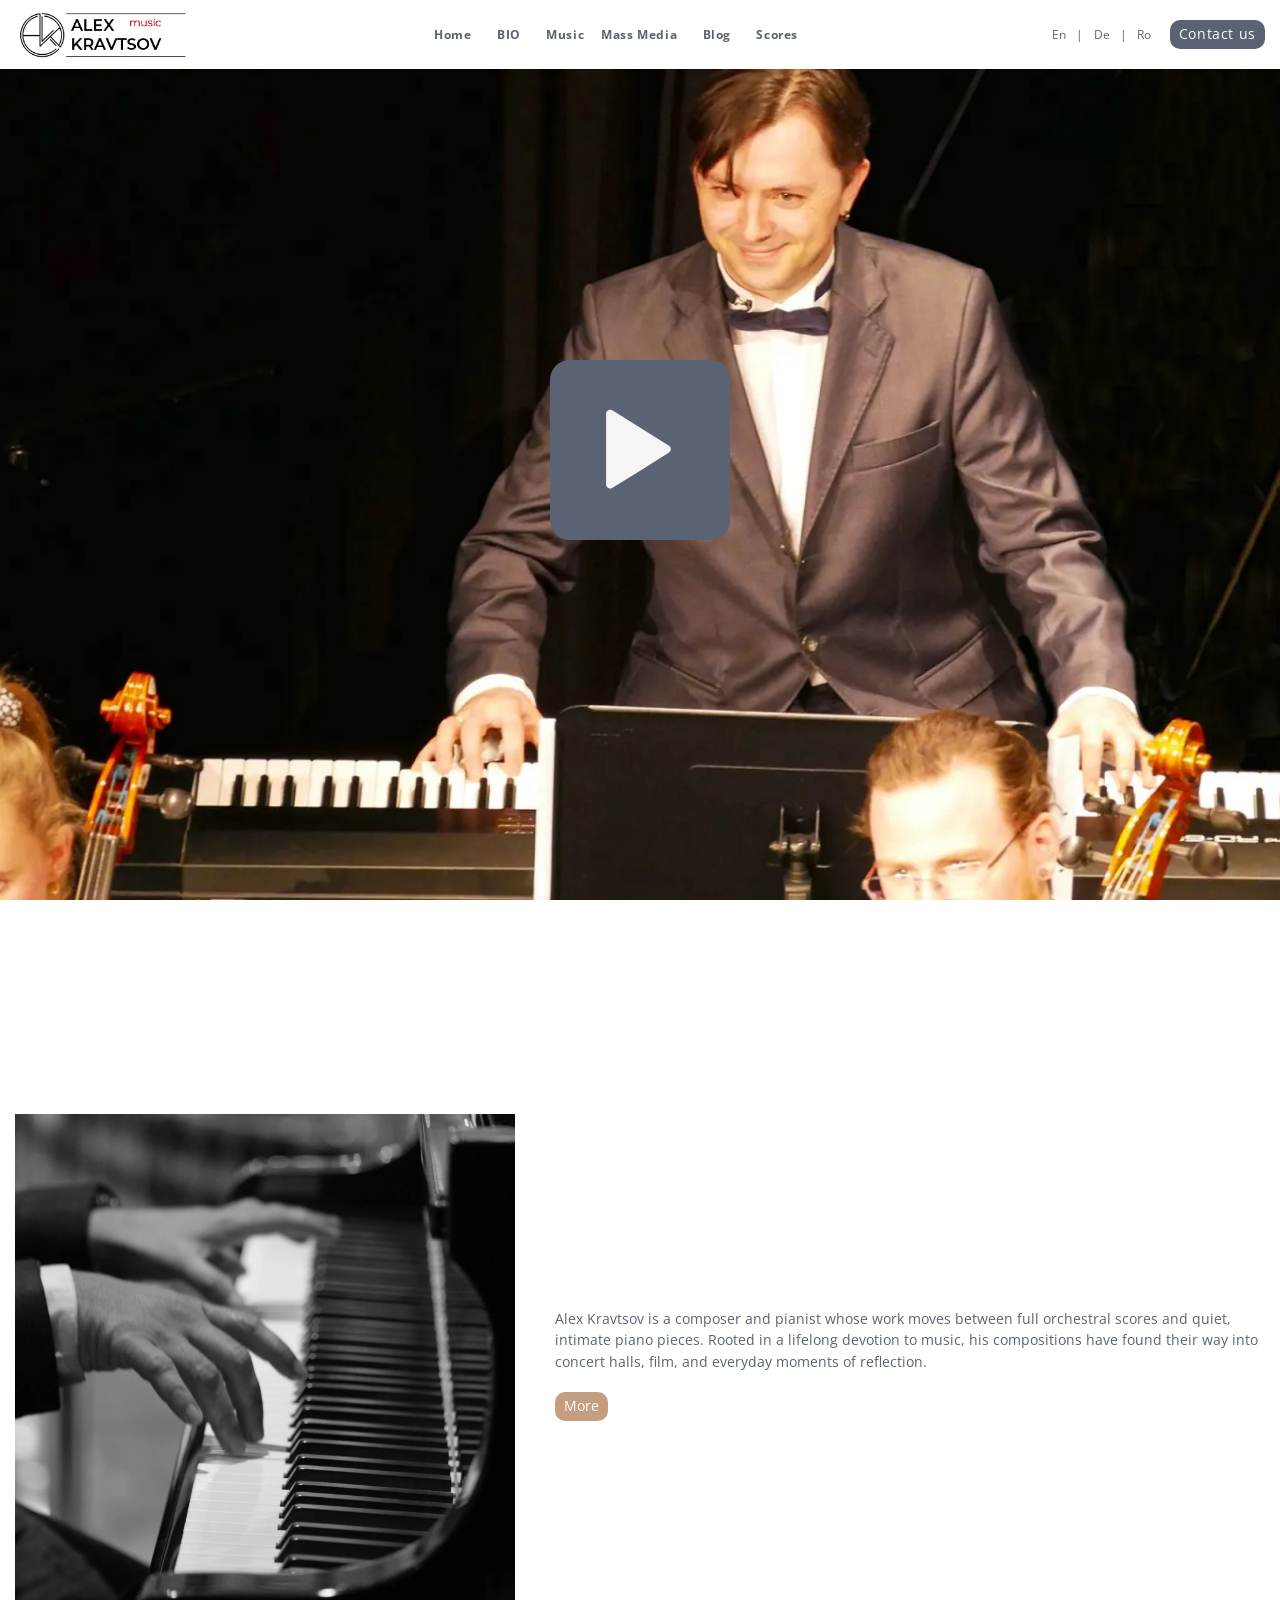
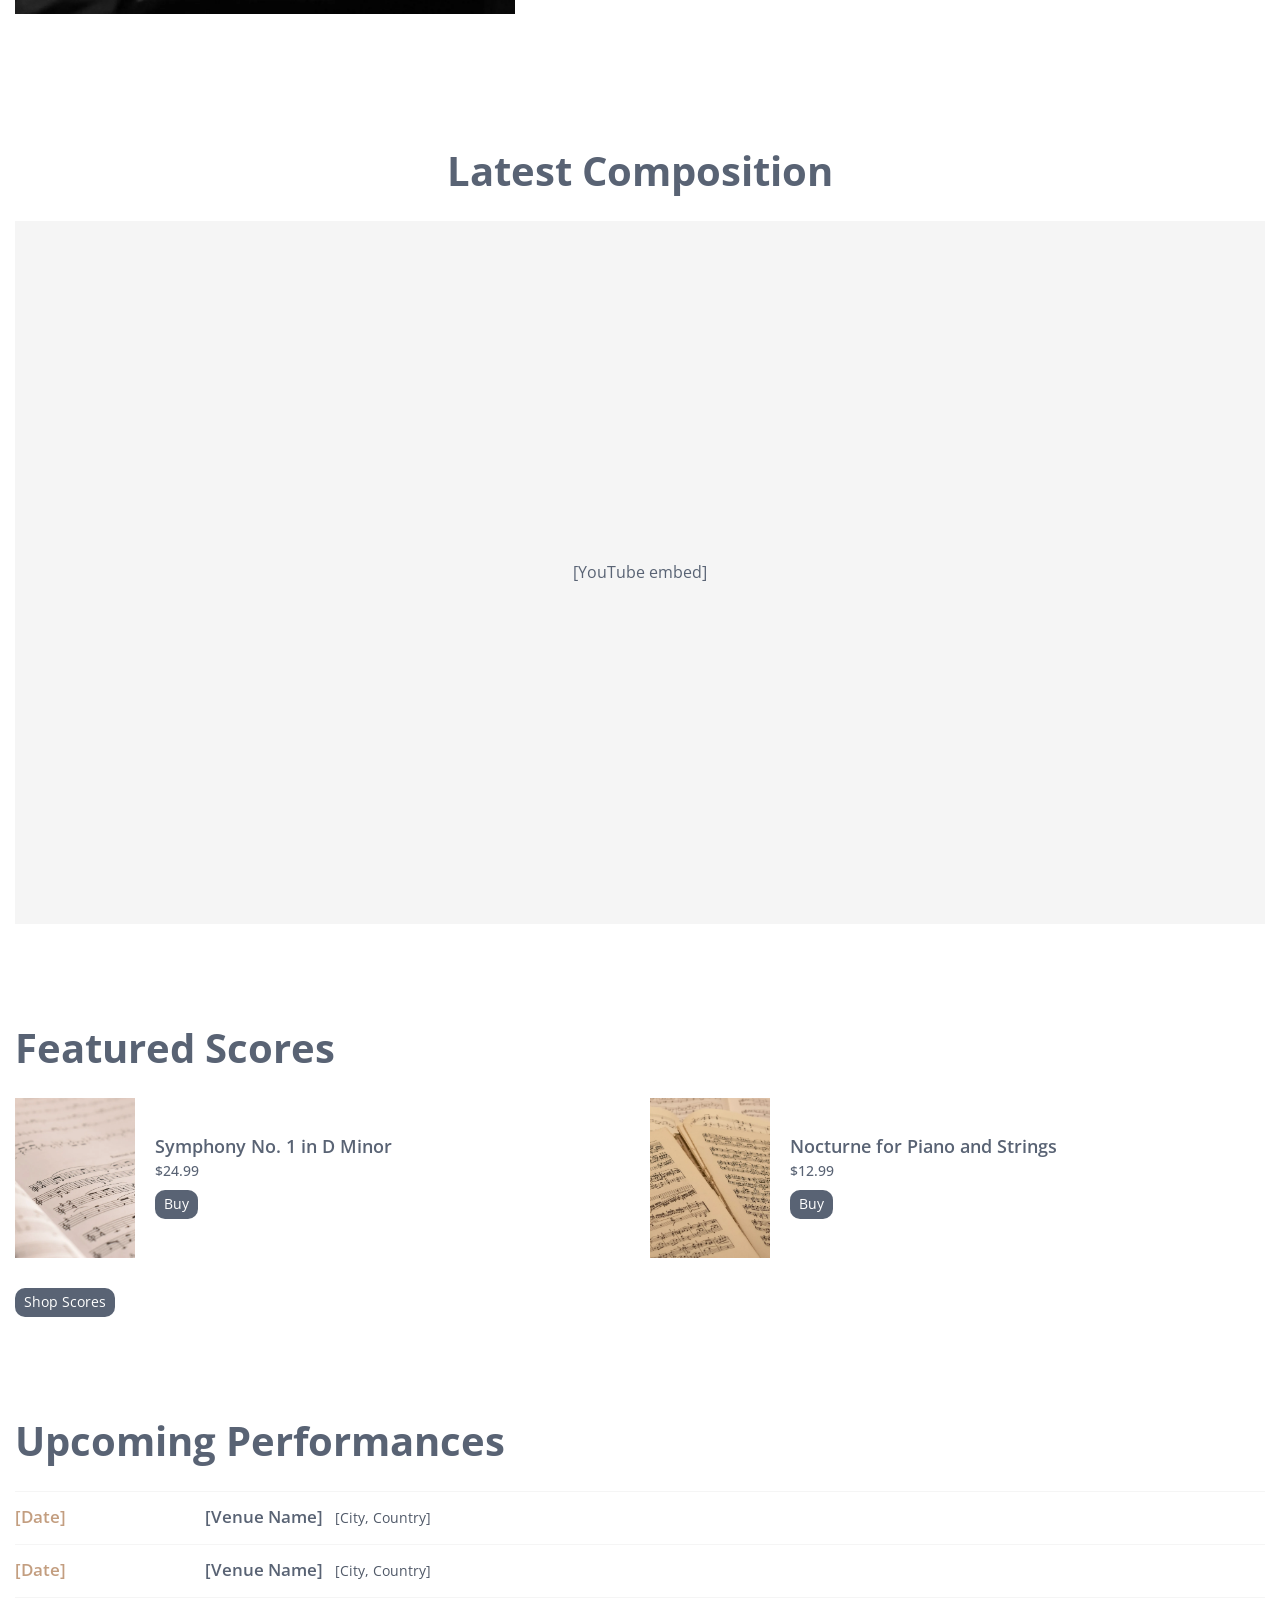
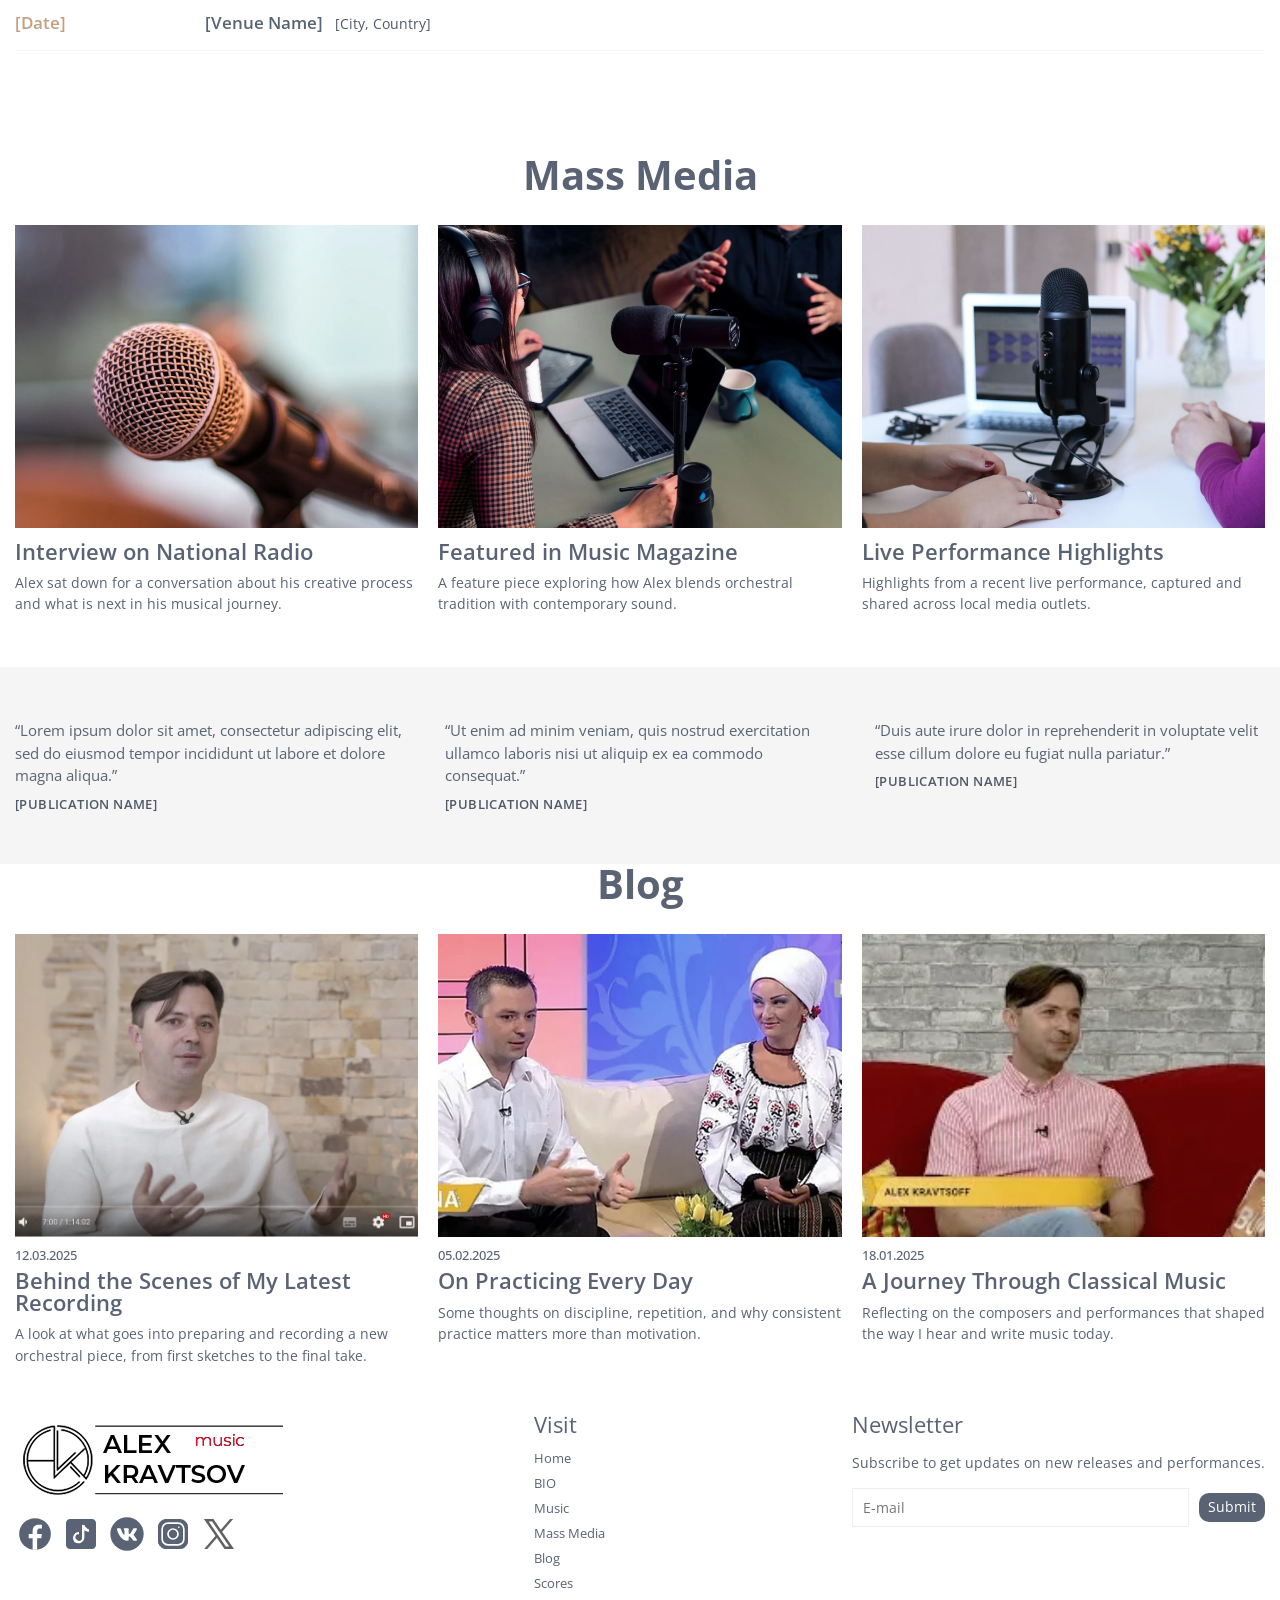
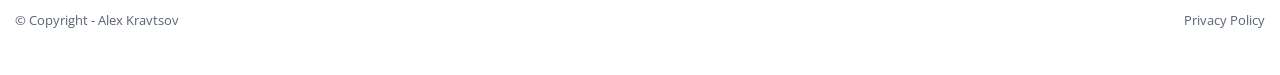
==== commit 98887b23: "Updates" ====
--- a/index.html
+++ b/index.html
@@ -5,12 +5,12 @@
 		<meta name="viewport" content="width=device-width, initial-scale=1.0">
 		<link rel="shortcut icon" href="./assets/img/favicon.ico">
 		<title>Alex Kravtsov - Music</title>
-		<script type="module" crossorigin="" src="./js/index.min.js?v=1787647929587"></script>
-		<link rel="modulepreload" crossorigin="" href="./js/common.min.js?v=1787647929587">
-		<link rel="modulepreload" crossorigin="" href="./js/button.min.js?v=1787647929587">
-		<link rel="stylesheet" crossorigin="" href="./css/common.min.css?v=1787647929587">
-		<link rel="stylesheet" crossorigin="" href="./css/button.min.css?v=1787647929587">
-		<link rel="stylesheet" crossorigin="" href="./css/index.min.css?v=1787647929587">
+		<script type="module" crossorigin="" src="./js/index.min.js?v=1787652538582"></script>
+		<link rel="modulepreload" crossorigin="" href="./js/common.min.js?v=1787652538582">
+		<link rel="modulepreload" crossorigin="" href="./js/button.min.js?v=1787652538582">
+		<link rel="stylesheet" crossorigin="" href="./css/common.min.css?v=1787652538582">
+		<link rel="stylesheet" crossorigin="" href="./css/button.min.css?v=1787652538582">
+		<link rel="stylesheet" crossorigin="" href="./css/index.min.css?v=1787652538582">
 	</head>
 	<body>
 		<div class="wrapper">
@@ -431,16 +431,13 @@
 										<summary class="top-footer__title">Newsletter</summary>
 										<div class="top-footer__body">
 											<div class="top-footer__parahraph">
-												<p class="top-footer__text">Text</p>
+												<p class="top-footer__text">Subscribe to get updates on new releases and
+										performances.</p>
 											</div>
-											<!-- <include src="@components"></include> -->
-											<!--
-<form class="top-footer__form form-newsletter" action="#">
-<input data-required="email" autocomplete="off" type="text" name="form[email]"
-data-error="Error" placeholder="E-mail" class="form-newsletter__input input">
-<button type="submit" class="form-newsletter__button button">Submit</button>
-</form>
--->
+											<form data-fls-form="ajax" class="top-footer__form form-newsletter" action="/sendmail" method="POST">
+												<input data-fls-input="" required type="email" name="form[email]" data-fls-form-errtext="Enter a valid e-mail" autocomplete="off" placeholder="E-mail" class="form-newsletter__input input">
+												<button type="submit" class="form-newsletter__button button button--dark-grey button--radius">Submit</button>
+											</form>
 										</div>
 									</details>
 								</div>
--- a/css/button.min.css
+++ b/css/button.min.css
@@ -1 +1 @@
-@charset "UTF-8";@import url("https://fonts.googleapis.com/css?family=Open+Sans:regular,500,600,700&display=swap");*{padding:0;margin:0;border:0}*,:after,:before{box-sizing:border-box}:after,:before{display:inline-block}body,html{height:100%}body{line-height:1;scrollbar-gutter:stable;-ms-text-size-adjust:100%;-moz-text-size-adjust:100%;-webkit-text-size-adjust:100%;-webkit-font-smoothing:antialiased;-moz-osx-font-smoothing:grayscale}button,input,textarea{font-family:inherit;font-size:inherit;line-height:inherit;color:inherit;background-color:transparent}input,textarea{width:100%}label{display:inline-block}button,option,select{cursor:pointer}a{display:inline-block;color:inherit;text-decoration:none}ul li{list-style:none}img{max-width:100%;height:auto;vertical-align:middle}h1,h2,h3,h4,h5,h6{font-weight:inherit;font-size:inherit}@font-face{font-family:iconfont;font-display:swap;src:url(../assets/fonts/iconfont.woff2?224aa5cf27b50ce183296403cdfa5c2c) format("woff2")}[class*="--icon-"]:before{font-family:iconfont}[class*="--icon-play"]:before{content:"\f101"}body{min-width:20rem;color:var(--color-3);font-family:Open Sans;font-size:.8125rem}[data-fls-scrolllock] body{overflow:hidden;touch-action:none;overscroll-behavior:none}.wrapper{min-height:100%;display:flex;flex-direction:column;overflow:clip}.wrapper>main{flex:1 1 auto}.wrapper>*{min-width:0}[class*=__container]{max-width:119.375rem;margin:0 auto;padding-left:.9375rem;padding-right:.9375rem}:root{--color-1:#fff;--color-2:#f5f5f5;--color-3:#596374;--color-4:#c39e80;--color-5:#000;--color-6:#af8e73;--color-7:#505968;--color-8:#83b0b7;--color-9:#2b2b2b;--color-10:#e7f0e5;--color-11:#ff005c;--color-12:red;--color-13:#0f0;--color-14:#ddcea1;--color-15:#292929}.bg-one{background:var(--color-1)}.bg-two{background:var(--color-2)}.bg-three{background:var(--color-3)}.bg-four{background:var(--color-4)}.bg-five{background:var(--color-5)}.bg-sex{background:var(--color-6)}.bg-seven{background:var(--color-7)}.bg-eight{background:var(--color-8)}.bg-nine{background:var(--color-9)}.bg-ten{background:var(--color-10)}.bg-eleven{background:var(--color-11)}.bg-twelve{background:var(--color-12)}.bg-thirteen{background:var(--color-13)}.bg-fourteen{background:var(--color-14)}.bg-fifteen{background:var(--color-15)}.c-one{color:var(--color-1)}.c-two{color:var(--color-2)}.c-three{color:var(--color-3)}.c-four{color:var(--color-4)}.c-five{color:var(--color-5)}.c-sex{color:var(--color-6)}.c-seven{color:var(--color-7)}.с-eight{color:var(--color-8)}.с-nine{color:var(--color-9)}.с-ten{color:var(--color-10)}.с-eleven{color:var(--color-11)}.с-twelve{color:var(--color-12)}.с-thirteen{color:var(--color-13)}.с-fourteen{color:var(--color-14)}.c-fifteen{color:var(--color-15)}.spollers{display:grid;gap:.9375rem}.spollers__item{font-size:1.25rem}.spollers__title{width:100%;cursor:default;text-align:left;border:.0625rem solid #eee;padding:.625rem .9375rem;border-radius:.3125rem;position:relative;list-style:none}.spollers__title::-webkit-details-marker,.spollers__title::marker{display:none}.--spoller-init .spollers__title{cursor:pointer}.--spoller-init .spollers__title:after,.--spoller-init .spollers__title:before{content:"";position:absolute;right:.625rem;top:50%;background-color:#000;height:.125rem;width:.9375rem;transition:transform .5s ease 0s}.--spoller-init .spollers__title:before{transform:translate(-75%,-50%) rotate(40deg)}.--spoller-init .spollers__title:after{transform:translateY(-50%) rotate(-40deg)}.--spoller-init .spollers__title.--spoller-active:before{transform:translateX(-75%) rotate(-40deg)}.--spoller-init .spollers__title.--spoller-active:after{transform:rotate(40deg)}.spollers__body{padding:1.25rem;border-radius:.3125rem;border:.0625rem solid #eee}.top-footer__title{list-style:none}.top-footer__title::-webkit-details-marker,.top-footer__title::marker{display:none}.top-footer__title:not(:last-child){margin-bottom:.9375rem}.menu__link,.sub-menu__link{transition:all .6s;position:relative}.menu__link:before,.sub-menu__link:before{content:"";position:absolute;height:.0625rem;width:0;bottom:0;left:0;background:var(--color-8);opacity:0;transition:opacity .6s,width .6s,background .6s}.menu__list{display:flex;flex-wrap:wrap;justify-content:center;column-gap:1.75rem;row-gap:.125rem}.menu__item{position:relative;align-items:center}.menu__link{font-weight:700;padding-top:.3125rem;padding-bottom:.3125rem}.menu__link--sub-menu{padding-right:0}.sub-menu__list{min-width:10.625rem;transition:all .3s}.sub-menu__item{padding-left:1rem;padding-right:1rem}.sub-menu__item:first-child{padding-top:1rem}.sub-menu__item:not(:last-child){padding-bottom:.375rem}.sub-menu__item:last-child{padding-bottom:1rem;border-bottom-left-radius:1rem;border-bottom-right-radius:1rem}.sub-menu__link{display:inline-block;transition:all .3s}.icon-menu{display:none}.header{position:fixed;width:100%;top:0;left:0;right:0;z-index:50;background:var(--color-1)}.header__container{position:relative;z-index:5}.header__content{display:flex;align-items:center;justify-content:space-between;letter-spacing:.0375rem;font-size:.75rem}.actions-header,.header__logo{position:relative;z-index:5}.actions-header{display:flex;align-items:center}.actions-header__item-lang:not(:last-child),.actions-header__list-lang{display:flex;column-gap:.9375rem}.actions-header__item-lang:not(:last-child):after{content:"|"}[data-fls-header-scroll].--header-scroll{position:fixed;top:0;right:0;left:0;z-index:50}[data-fls-header-scroll-show].--header-scroll{transition:translate .3s;translate:0 -100%}[data-fls-header-scroll-show].--header-show{translate:0 0}.bottom-footer__privacy,.menu-footer__link{transition:all .6s;position:relative}.bottom-footer__privacy:before,.menu-footer__link:before{content:"";position:absolute;height:.0625rem;width:0;bottom:0;left:0;background:var(--color-8);opacity:0;transition:opacity .6s,width .6s,background .6s}.footer{z-index:6}.top-footer{background:var(--color-1)}.top-footer__content{display:grid;grid-template-columns:repeat(3,auto);column-gap:1.25rem;justify-content:space-between}.top-footer__logo:not(:last-child){margin-bottom:.625rem}.top-footer__list-social{display:flex;align-items:center;column-gap:.375rem}.top-footer__link-social{max-width:2.5rem;filter:hue-rotate(0deg);transition:all .3s}.top-footer__image-social{aspect-ratio:1/1}.menu-footer__list{display:grid;row-gap:.75rem}.menu-footer__link{position:relative}.bottom-footer{background:var(--color-1)}.bottom-footer__content{display:flex;justify-content:space-between;align-items:center;column-gap:.9375rem}.button{display:inline-flex;color:var(--color-1);text-wrap:nowrap}.button--fw{width:100%}.button--yellow-brown{background:var(--color-4)}.button--dark-grey{background:var(--color-3);transition:all .3s}.button--radius{border-radius:.625rem}@media (max-width:119.375em){.actions-header__item-lang:not(:last-child),.actions-header__list-lang{column-gap:.625rem}}@media (max-width:62em){.menu__link--no-sub-menu{padding-right:.25rem}}@media (max-width:61.99875em){.actions-header__item-lang:not(:last-child),.actions-header__list-lang{column-gap:.3125rem}}@media (max-width:61.9375em){.menu__list{column-gap:.75rem}.header__content{column-gap:.5rem}.header__logo img{max-width:9.375rem}.actions-header{column-gap:.9375rem}}@media (max-width:47.99875em) and (any-hover:none){.icon-menu{cursor:default}}@media (max-width:47.99875em){.menu__body{height:100svh;overflow:auto;padding:5rem .9375rem .9375rem 1.875rem;background:var(--color-1)}.menu__body,.menu__body:before{position:fixed;width:100%;left:-100%;top:0;transition:left .3s}.menu__body:before{content:"";height:3.75rem;z-index:2}[data-fls-menu-open] .menu__body,[data-fls-menu-open] .menu__body:before{left:0}.menu__list{flex-direction:column;row-gap:.9375rem}.menu__item{display:grid}.menu__item.menu-active-header .menu__link{background:var(--color-2)}.menu__link--no-sub-menu{padding-right:0}.menu__link{font-size:1.125rem;padding-top:1.125rem;padding-bottom:1.125rem;padding-left:1.125rem}.sub-menu__list{padding-top:.625rem}.sub-menu__link{line-height:1.3;padding-top:1.125rem;padding-bottom:1.125rem;font-size:1.125rem;width:100%}.icon-menu{display:block;position:relative;width:1.875rem;height:1.125rem;z-index:5}.icon-menu span,.icon-menu:after,.icon-menu:before{content:"";transition:all .3s ease 0s;right:0;position:absolute;width:100%;height:.125rem;background-color:#000}.icon-menu:before{top:0}.icon-menu:after{bottom:0}.icon-menu span{top:calc(50% - .0625rem)}[data-fls-menu-open] .icon-menu span{width:0}[data-fls-menu-open] .icon-menu:before{top:calc(50% - .0625rem);transform:rotate(-45deg)}[data-fls-menu-open] .icon-menu:after{bottom:calc(50% - .0625rem);transform:rotate(45deg)}.top-footer__content{grid-template-columns:repeat(1,auto);justify-content:center;row-gap:1.25rem}.bottom-footer__content{flex-direction:column}}@media (max-width:29.99875em){.header__content{column-gap:.3125rem}.actions-header__item-lang:not(:last-child),.actions-header__list-lang{column-gap:.1875rem}}@media (max-width:20em){.top-footer__title{font-size:1.25rem}.sub-menu__link{font-size:.8125rem}.header__content{min-height:3.75rem}.top-footer{padding-top:1.875rem;padding-bottom:.9375rem}.bottom-footer{padding-bottom:1.875rem}.button{font-size:.8125rem;padding-top:.375rem;padding-bottom:.375rem;padding-left:.5rem;padding-right:.5rem}}@media (min-width:20em) and (max-width:119.375em){.top-footer__title{font-size:clamp(1.25rem,1.19968553459375rem + .251572327vw,1.5rem)}.sub-menu__link{font-size:clamp(.8125rem,.78734276729375rem + .1257861635vw,.9375rem)}.header__content{min-height:clamp(3.75rem,3.56132075471875rem + .9433962264vw,4.6875rem)}.top-footer{padding-top:clamp(1.875rem,1.49764150943125rem + 1.8867924528vw,3.75rem);padding-bottom:clamp(.9375rem,.74882075471875rem + .9433962264vw,1.875rem)}.bottom-footer{padding-bottom:clamp(1.875rem,1.49764150943125rem + 1.8867924528vw,3.75rem)}.button{font-size:clamp(.8125rem,.78734276729375rem + .1257861635vw,.9375rem);padding-top:clamp(.375rem,.34984276729375rem + .1257861635vw,.5rem);padding-bottom:clamp(.375rem,.34984276729375rem + .1257861635vw,.5rem);padding-left:clamp(.5rem,.47484276729375rem + .1257861635vw,.625rem);padding-right:clamp(.5rem,.47484276729375rem + .1257861635vw,.625rem)}}@media (min-width:47.99875em){.menu__list{align-items:center}.menu__item{display:flex}.menu__item.menu-active-header{background:var(--color-2)}.menu__item.menu-active-header .menu__link{text-decoration:none}.sub-menu__list{position:absolute;top:.8125rem;left:-1.5625rem;visibility:hidden;opacity:0;pointer-events:none;padding-top:2.1875rem}.sub-menu__list>.sub-menu__item{background:var(--color-2)}.sub-menu__item{border-left:.125rem solid var(--color-2);border-right:.125rem solid var(--color-2)}.sub-menu__item:first-child{border-top:.125rem solid var(--color-2)}.sub-menu__item:not(:last-child){padding-bottom:.625rem}.sub-menu__item:last-child{border-bottom:.125rem solid var(--color-2)}.sub-menu__link{line-height:1.5}}@media (min-width:61.9375em) and (max-width:119.375em){.menu__list{column-gap:clamp(.75rem,-.32834602829375rem + 1.7410228509vw,1.75rem)}.header__content{column-gap:clamp(.5rem,.3652067464625rem + .2176278564vw,.625rem)}.header__logo img{max-width:clamp(9.375rem,4.38764961915rem + 8.0522306855vw,14rem)}.actions-header{column-gap:clamp(.9375rem,.26353373231875rem + 1.0881392818vw,1.5625rem)}}@media (min-width:62em) and (max-width:119.375em){.menu__link--no-sub-menu{padding-right:clamp(.25rem,-.6955337690625rem + 1.5250544662vw,1.125rem)}}@media (min-width:119.375em){.top-footer__title{font-size:1.5rem}.menu__list{column-gap:1.75rem}.menu__link--no-sub-menu{padding-right:1.125rem}.sub-menu__link{font-size:.9375rem}.header__content{min-height:4.6875rem;column-gap:.625rem}.header__logo img{max-width:14rem}.actions-header{column-gap:1.5625rem}.top-footer{padding-top:3.75rem;padding-bottom:1.875rem}.bottom-footer{padding-bottom:3.75rem}.button{font-size:.9375rem;padding-top:.5rem;padding-bottom:.5rem;padding-left:.625rem;padding-right:.625rem}}@media (any-hover:hover){.menu__link:hover,.sub-menu__link:hover{color:var(--color-8)}.menu__link:hover:before,.sub-menu__link:hover:before{opacity:1;width:calc(50% - .0625rem)}.menu__list>.menu__item:hover .menu__arrow-submenu{transform:translate(-.5rem) rotate(-180deg)}.menu__list>.menu__item:hover .sub-menu__list{visibility:visible;opacity:1;pointer-events:all}.bottom-footer__privacy:hover,.menu-footer__link:hover{color:var(--color-8)}.bottom-footer__privacy:hover:before,.menu-footer__link:hover:before{opacity:1;width:calc(50% - .0625rem)}.top-footer__link-social:hover{filter:hue-rotate(440deg)}.button--dark-grey:hover,.button--yellow-brown:hover{background:var(--color-9)}}+@charset "UTF-8";@import url("https://fonts.googleapis.com/css?family=Open+Sans:regular,500,600,700&display=swap");*{padding:0;margin:0;border:0}*,:after,:before{box-sizing:border-box}:after,:before{display:inline-block}body,html{height:100%}body{line-height:1;scrollbar-gutter:stable;-ms-text-size-adjust:100%;-moz-text-size-adjust:100%;-webkit-text-size-adjust:100%;-webkit-font-smoothing:antialiased;-moz-osx-font-smoothing:grayscale}button,input,textarea{font-family:inherit;font-size:inherit;line-height:inherit;color:inherit;background-color:transparent}input,textarea{width:100%}label{display:inline-block}button,option,select{cursor:pointer}a{display:inline-block;color:inherit;text-decoration:none}ul li{list-style:none}img{max-width:100%;height:auto;vertical-align:middle}h1,h2,h3,h4,h5,h6{font-weight:inherit;font-size:inherit}@font-face{font-family:iconfont;font-display:swap;src:url(../assets/fonts/iconfont.woff2?224aa5cf27b50ce183296403cdfa5c2c) format("woff2")}[class*="--icon-"]:before{font-family:iconfont}[class*="--icon-play"]:before{content:"\f101"}body{min-width:20rem;color:var(--color-3);font-family:Open Sans;font-size:.8125rem}[data-fls-scrolllock] body{overflow:hidden;touch-action:none;overscroll-behavior:none}.wrapper{min-height:100%;display:flex;flex-direction:column;overflow:clip}.wrapper>main{flex:1 1 auto}.wrapper>*{min-width:0}[class*=__container]{max-width:119.375rem;margin:0 auto;padding-left:.9375rem;padding-right:.9375rem}:root{--color-1:#fff;--color-2:#f5f5f5;--color-3:#596374;--color-4:#c39e80;--color-5:#000;--color-6:#af8e73;--color-7:#505968;--color-8:#83b0b7;--color-9:#2b2b2b;--color-10:#e7f0e5;--color-11:#ff005c;--color-12:red;--color-13:#0f0;--color-14:#ddcea1;--color-15:#292929}.bg-one{background:var(--color-1)}.bg-two{background:var(--color-2)}.bg-three{background:var(--color-3)}.bg-four{background:var(--color-4)}.bg-five{background:var(--color-5)}.bg-sex{background:var(--color-6)}.bg-seven{background:var(--color-7)}.bg-eight{background:var(--color-8)}.bg-nine{background:var(--color-9)}.bg-ten{background:var(--color-10)}.bg-eleven{background:var(--color-11)}.bg-twelve{background:var(--color-12)}.bg-thirteen{background:var(--color-13)}.bg-fourteen{background:var(--color-14)}.bg-fifteen{background:var(--color-15)}.c-one{color:var(--color-1)}.c-two{color:var(--color-2)}.c-three{color:var(--color-3)}.c-four{color:var(--color-4)}.c-five{color:var(--color-5)}.c-sex{color:var(--color-6)}.c-seven{color:var(--color-7)}.с-eight{color:var(--color-8)}.с-nine{color:var(--color-9)}.с-ten{color:var(--color-10)}.с-eleven{color:var(--color-11)}.с-twelve{color:var(--color-12)}.с-thirteen{color:var(--color-13)}.с-fourteen{color:var(--color-14)}.c-fifteen{color:var(--color-15)}.spollers{display:grid;gap:.9375rem}.spollers__item{font-size:1.25rem}.spollers__title{width:100%;cursor:default;text-align:left;border:.0625rem solid #eee;padding:.625rem .9375rem;border-radius:.3125rem;position:relative;list-style:none}.spollers__title::-webkit-details-marker,.spollers__title::marker{display:none}.--spoller-init .spollers__title{cursor:pointer}.--spoller-init .spollers__title:after,.--spoller-init .spollers__title:before{content:"";position:absolute;right:.625rem;top:50%;background-color:#000;height:.125rem;width:.9375rem;transition:transform .5s ease 0s}.--spoller-init .spollers__title:before{transform:translate(-75%,-50%) rotate(40deg)}.--spoller-init .spollers__title:after{transform:translateY(-50%) rotate(-40deg)}.--spoller-init .spollers__title.--spoller-active:before{transform:translateX(-75%) rotate(-40deg)}.--spoller-init .spollers__title.--spoller-active:after{transform:rotate(40deg)}.spollers__body{padding:1.25rem;border-radius:.3125rem;border:.0625rem solid #eee}.top-footer__title{list-style:none}.top-footer__title::-webkit-details-marker,.top-footer__title::marker{display:none}.top-footer__title:not(:last-child){margin-bottom:.9375rem}.menu__link,.sub-menu__link{transition:all .6s;position:relative}.menu__link:before,.sub-menu__link:before{content:"";position:absolute;height:.0625rem;width:0;bottom:0;left:0;background:var(--color-8);opacity:0;transition:opacity .6s,width .6s,background .6s}.menu__list{display:flex;flex-wrap:wrap;justify-content:center;column-gap:1.75rem;row-gap:.125rem}.menu__item{position:relative;align-items:center}.menu__link{font-weight:700;padding-top:.3125rem;padding-bottom:.3125rem}.menu__link--sub-menu{padding-right:0}.sub-menu__list{min-width:10.625rem;transition:all .3s}.sub-menu__item{padding-left:1rem;padding-right:1rem}.sub-menu__item:first-child{padding-top:1rem}.sub-menu__item:not(:last-child){padding-bottom:.375rem}.sub-menu__item:last-child{padding-bottom:1rem;border-bottom-left-radius:1rem;border-bottom-right-radius:1rem}.sub-menu__link{display:inline-block;transition:all .3s}.icon-menu{display:none}.header{position:fixed;width:100%;top:0;left:0;right:0;z-index:50;background:var(--color-1)}.header__container{position:relative;z-index:5}.header__content{display:flex;align-items:center;justify-content:space-between;letter-spacing:.0375rem;font-size:.75rem}.actions-header,.header__logo{position:relative;z-index:5}.actions-header{display:flex;align-items:center}.actions-header__item-lang:not(:last-child),.actions-header__list-lang{display:flex;column-gap:.9375rem}.actions-header__item-lang:not(:last-child):after{content:"|"}[data-fls-header-scroll].--header-scroll{position:fixed;top:0;right:0;left:0;z-index:50}[data-fls-header-scroll-show].--header-scroll{transition:translate .3s;translate:0 -100%}[data-fls-header-scroll-show].--header-show{translate:0 0}.bottom-footer__privacy,.menu-footer__link{transition:all .6s;position:relative}.bottom-footer__privacy:before,.menu-footer__link:before{content:"";position:absolute;height:.0625rem;width:0;bottom:0;left:0;background:var(--color-8);opacity:0;transition:opacity .6s,width .6s,background .6s}.footer{z-index:6}.top-footer{background:var(--color-1)}.top-footer__content{display:grid;grid-template-columns:repeat(3,auto);column-gap:1.25rem;justify-content:space-between}.top-footer__logo:not(:last-child){margin-bottom:.625rem}.top-footer__list-social{display:flex;align-items:center;column-gap:.375rem}.top-footer__link-social{max-width:2.5rem;filter:hue-rotate(0deg);transition:all .3s}.top-footer__image-social{aspect-ratio:1/1}.top-footer__parahraph:not(:last-child){margin-bottom:.9375rem}.top-footer__text{color:var(--color-3);line-height:1.5}.menu-footer__list{display:grid;row-gap:.75rem}.menu-footer__link{position:relative}.form-newsletter{display:flex;align-items:center;column-gap:.625rem}.form-newsletter__input{flex:1 1 auto;border:.0625rem solid var(--color-2);border-radius:.625rem!important;background:var(--color-1);color:var(--color-3);padding-left:.9375rem;padding-right:.9375rem;transition:border-color .3s}.form-newsletter__input.--form-focus{border-color:var(--color-3)}.form-newsletter__input.--form-error{border-color:#c0392b}.form-newsletter__button{flex:0 0 auto}[data-fls-form-error]{color:#c0392b;margin-top:.375rem}.bottom-footer{background:var(--color-1)}.bottom-footer__content{display:flex;justify-content:space-between;align-items:center;column-gap:.9375rem}input[type=email],input[type=tel],input[type=text],textarea{-webkit-appearance:none;-moz-appearance:none;appearance:none}.input{border-radius:0!important;width:100%;display:block;padding:.625rem;border:.0625rem solid #eee;caret-color:inherit}.input[placeholder]:not([data-fls-placeholder-nohiden])::placeholder{transition:opacity .3s}.input[placeholder]:not([data-fls-placeholder-nohiden]):focus::placeholder{opacity:0}textarea.input{resize:vertical;padding:0}.button{display:inline-flex;color:var(--color-1);text-wrap:nowrap}.button--fw{width:100%}.button--yellow-brown{background:var(--color-4)}.button--dark-grey{background:var(--color-3);transition:all .3s}.button--radius{border-radius:.625rem}@media (max-width:119.375em){.actions-header__item-lang:not(:last-child),.actions-header__list-lang{column-gap:.625rem}}@media (max-width:62em){.menu__link--no-sub-menu{padding-right:.25rem}}@media (max-width:61.99875em){.actions-header__item-lang:not(:last-child),.actions-header__list-lang{column-gap:.3125rem}}@media (max-width:61.9375em){.menu__list{column-gap:.75rem}.header__content{column-gap:.5rem}.header__logo img{max-width:9.375rem}.actions-header{column-gap:.9375rem}}@media (max-width:47.99875em) and (any-hover:none){.icon-menu{cursor:default}}@media (max-width:47.99875em){.menu__body{height:100svh;overflow:auto;padding:5rem .9375rem .9375rem 1.875rem;background:var(--color-1)}.menu__body,.menu__body:before{position:fixed;width:100%;left:-100%;top:0;transition:left .3s}.menu__body:before{content:"";height:3.75rem;z-index:2}[data-fls-menu-open] .menu__body,[data-fls-menu-open] .menu__body:before{left:0}.menu__list{flex-direction:column;row-gap:.9375rem}.menu__item{display:grid}.menu__item.menu-active-header .menu__link{background:var(--color-2)}.menu__link--no-sub-menu{padding-right:0}.menu__link{font-size:1.125rem;padding-top:1.125rem;padding-bottom:1.125rem;padding-left:1.125rem}.sub-menu__list{padding-top:.625rem}.sub-menu__link{line-height:1.3;padding-top:1.125rem;padding-bottom:1.125rem;font-size:1.125rem;width:100%}.icon-menu{display:block;position:relative;width:1.875rem;height:1.125rem;z-index:5}.icon-menu span,.icon-menu:after,.icon-menu:before{content:"";transition:all .3s ease 0s;right:0;position:absolute;width:100%;height:.125rem;background-color:#000}.icon-menu:before{top:0}.icon-menu:after{bottom:0}.icon-menu span{top:calc(50% - .0625rem)}[data-fls-menu-open] .icon-menu span{width:0}[data-fls-menu-open] .icon-menu:before{top:calc(50% - .0625rem);transform:rotate(-45deg)}[data-fls-menu-open] .icon-menu:after{bottom:calc(50% - .0625rem);transform:rotate(45deg)}.top-footer__content{grid-template-columns:repeat(1,auto);justify-content:center;row-gap:1.25rem}.bottom-footer__content{flex-direction:column}}@media (max-width:29.99875em){.header__content{column-gap:.3125rem}.actions-header__item-lang:not(:last-child),.actions-header__list-lang{column-gap:.1875rem}.form-newsletter{flex-direction:column;row-gap:.625rem}}@media (max-width:20em){.top-footer__title{font-size:1.25rem}.sub-menu__link{font-size:.8125rem}.header__content{min-height:3.75rem}.top-footer{padding-top:1.875rem;padding-bottom:.9375rem}.form-newsletter__input,.top-footer__text{font-size:.8125rem}.form-newsletter__input{padding-top:.5rem;padding-bottom:.5rem}[data-fls-form-error]{font-size:.75rem}.bottom-footer{padding-bottom:1.875rem}.button{font-size:.8125rem;padding-top:.375rem;padding-bottom:.375rem;padding-left:.5rem;padding-right:.5rem}}@media (min-width:20em) and (max-width:119.375em){.top-footer__title{font-size:clamp(1.25rem,1.19968553459375rem + .251572327vw,1.5rem)}.sub-menu__link{font-size:clamp(.8125rem,.78734276729375rem + .1257861635vw,.9375rem)}.header__content{min-height:clamp(3.75rem,3.56132075471875rem + .9433962264vw,4.6875rem)}.top-footer{padding-top:clamp(1.875rem,1.49764150943125rem + 1.8867924528vw,3.75rem);padding-bottom:clamp(.9375rem,.74882075471875rem + .9433962264vw,1.875rem)}.form-newsletter__input,.top-footer__text{font-size:clamp(.8125rem,.78734276729375rem + .1257861635vw,.9375rem)}.form-newsletter__input{padding-top:clamp(.5rem,.47484276729375rem + .1257861635vw,.625rem);padding-bottom:clamp(.5rem,.47484276729375rem + .1257861635vw,.625rem)}[data-fls-form-error]{font-size:clamp(.75rem,.73742138365rem + .0628930818vw,.8125rem)}.bottom-footer{padding-bottom:clamp(1.875rem,1.49764150943125rem + 1.8867924528vw,3.75rem)}.button{font-size:clamp(.8125rem,.78734276729375rem + .1257861635vw,.9375rem);padding-top:clamp(.375rem,.34984276729375rem + .1257861635vw,.5rem);padding-bottom:clamp(.375rem,.34984276729375rem + .1257861635vw,.5rem);padding-left:clamp(.5rem,.47484276729375rem + .1257861635vw,.625rem);padding-right:clamp(.5rem,.47484276729375rem + .1257861635vw,.625rem)}}@media (min-width:47.99875em){.menu__list{align-items:center}.menu__item{display:flex}.menu__item.menu-active-header{background:var(--color-2)}.menu__item.menu-active-header .menu__link{text-decoration:none}.sub-menu__list{position:absolute;top:.8125rem;left:-1.5625rem;visibility:hidden;opacity:0;pointer-events:none;padding-top:2.1875rem}.sub-menu__list>.sub-menu__item{background:var(--color-2)}.sub-menu__item{border-left:.125rem solid var(--color-2);border-right:.125rem solid var(--color-2)}.sub-menu__item:first-child{border-top:.125rem solid var(--color-2)}.sub-menu__item:not(:last-child){padding-bottom:.625rem}.sub-menu__item:last-child{border-bottom:.125rem solid var(--color-2)}.sub-menu__link{line-height:1.5}}@media (min-width:61.9375em) and (max-width:119.375em){.menu__list{column-gap:clamp(.75rem,-.32834602829375rem + 1.7410228509vw,1.75rem)}.header__content{column-gap:clamp(.5rem,.3652067464625rem + .2176278564vw,.625rem)}.header__logo img{max-width:clamp(9.375rem,4.38764961915rem + 8.0522306855vw,14rem)}.actions-header{column-gap:clamp(.9375rem,.26353373231875rem + 1.0881392818vw,1.5625rem)}}@media (min-width:62em) and (max-width:119.375em){.menu__link--no-sub-menu{padding-right:clamp(.25rem,-.6955337690625rem + 1.5250544662vw,1.125rem)}}@media (min-width:119.375em){.top-footer__title{font-size:1.5rem}.menu__list{column-gap:1.75rem}.menu__link--no-sub-menu{padding-right:1.125rem}.sub-menu__link{font-size:.9375rem}.header__content{min-height:4.6875rem;column-gap:.625rem}.header__logo img{max-width:14rem}.actions-header{column-gap:1.5625rem}.top-footer{padding-top:3.75rem;padding-bottom:1.875rem}.form-newsletter__input,.top-footer__text{font-size:.9375rem}.form-newsletter__input{padding-top:.625rem;padding-bottom:.625rem}[data-fls-form-error]{font-size:.8125rem}.bottom-footer{padding-bottom:3.75rem}.button{font-size:.9375rem;padding-top:.5rem;padding-bottom:.5rem;padding-left:.625rem;padding-right:.625rem}}@media (any-hover:hover){.menu__link:hover,.sub-menu__link:hover{color:var(--color-8)}.menu__link:hover:before,.sub-menu__link:hover:before{opacity:1;width:calc(50% - .0625rem)}.menu__list>.menu__item:hover .menu__arrow-submenu{transform:translate(-.5rem) rotate(-180deg)}.menu__list>.menu__item:hover .sub-menu__list{visibility:visible;opacity:1;pointer-events:all}.bottom-footer__privacy:hover,.menu-footer__link:hover{color:var(--color-8)}.bottom-footer__privacy:hover:before,.menu-footer__link:hover:before{opacity:1;width:calc(50% - .0625rem)}.top-footer__link-social:hover{filter:hue-rotate(440deg)}.button--dark-grey:hover,.button--yellow-brown:hover{background:var(--color-9)}}
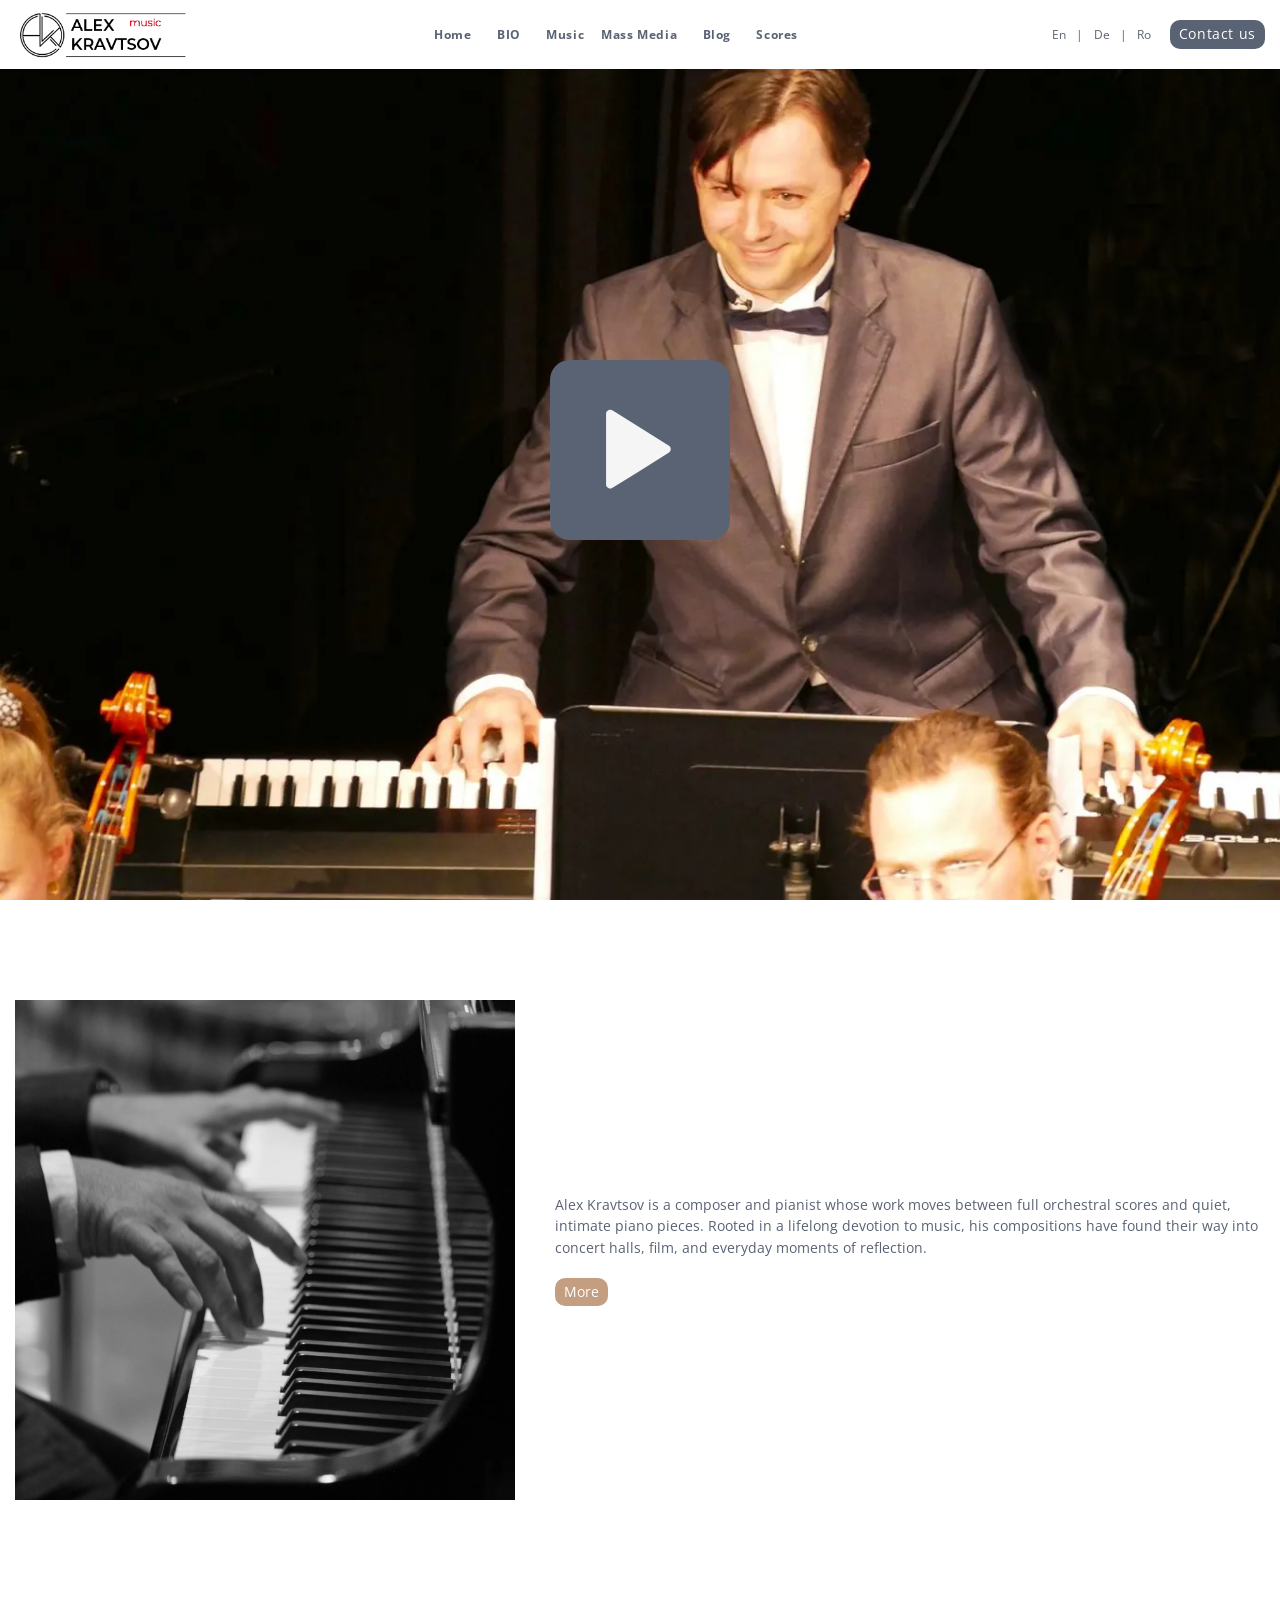
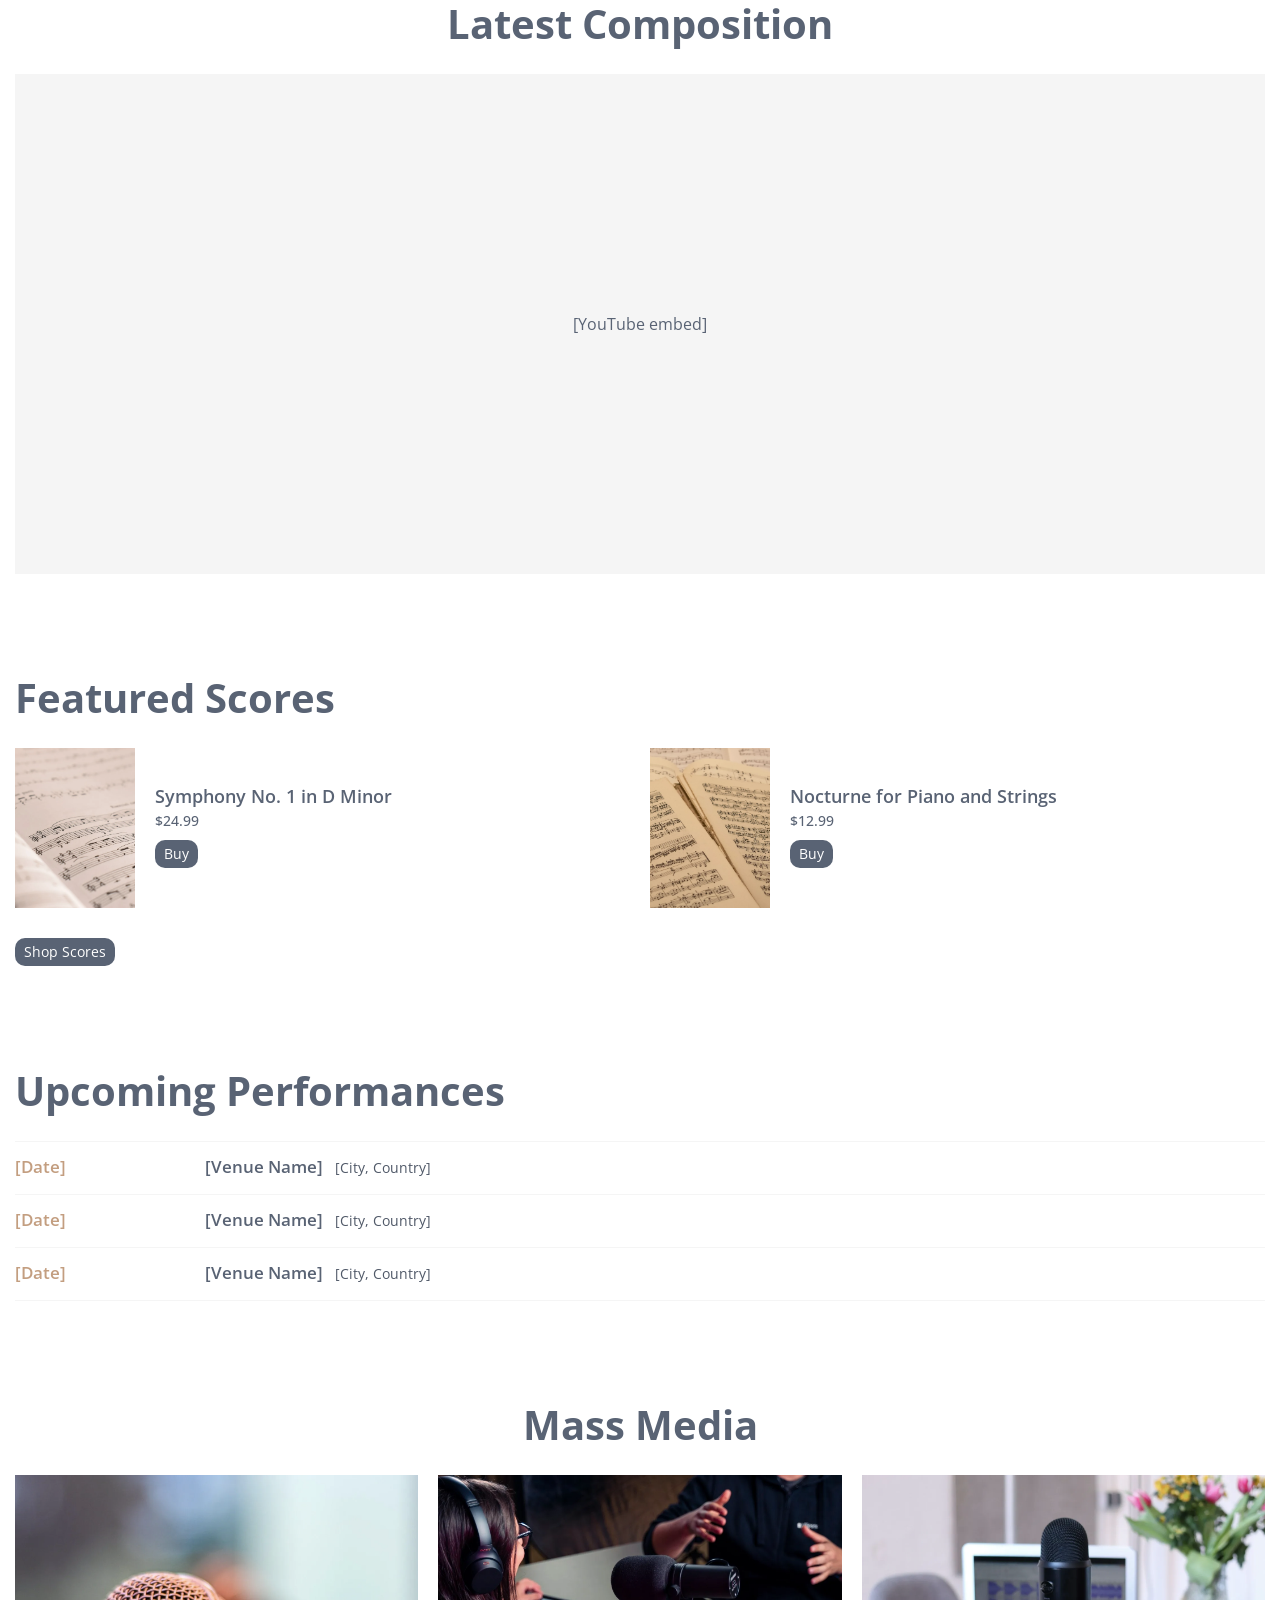
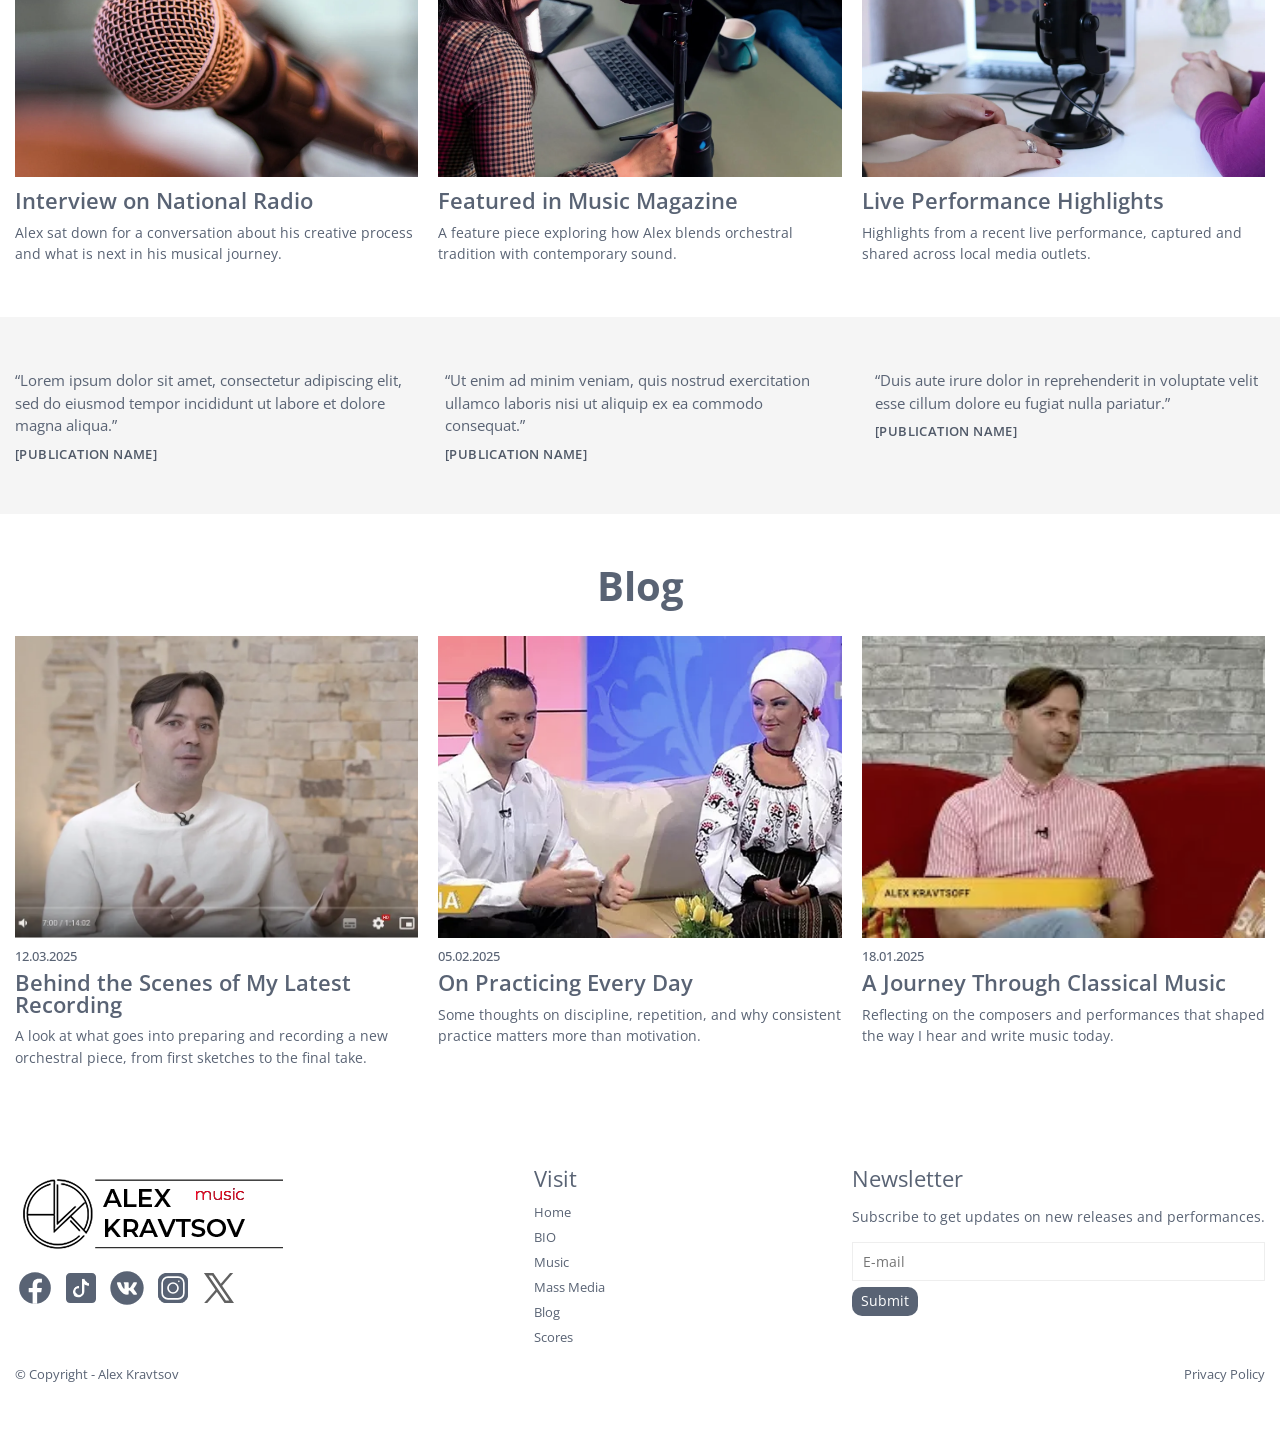
==== commit 8a2b78d6: "Updates" ====
--- a/index.html
+++ b/index.html
@@ -5,12 +5,12 @@
 		<meta name="viewport" content="width=device-width, initial-scale=1.0">
 		<link rel="shortcut icon" href="./assets/img/favicon.ico">
 		<title>Alex Kravtsov - Music</title>
-		<script type="module" crossorigin="" src="./js/index.min.js?v=1787652538582"></script>
-		<link rel="modulepreload" crossorigin="" href="./js/common.min.js?v=1787652538582">
-		<link rel="modulepreload" crossorigin="" href="./js/button.min.js?v=1787652538582">
-		<link rel="stylesheet" crossorigin="" href="./css/common.min.css?v=1787652538582">
-		<link rel="stylesheet" crossorigin="" href="./css/button.min.css?v=1787652538582">
-		<link rel="stylesheet" crossorigin="" href="./css/index.min.css?v=1787652538582">
+		<script type="module" crossorigin="" src="./js/index.min.js?v=1787655351803"></script>
+		<link rel="modulepreload" crossorigin="" href="./js/common.min.js?v=1787655351803">
+		<link rel="modulepreload" crossorigin="" href="./js/button.min.js?v=1787655351803">
+		<link rel="stylesheet" crossorigin="" href="./css/common.min.css?v=1787655351803">
+		<link rel="stylesheet" crossorigin="" href="./css/button.min.css?v=1787655351803">
+		<link rel="stylesheet" crossorigin="" href="./css/index.min.css?v=1787655351803">
 	</head>
 	<body>
 		<div class="wrapper">
--- a/css/button.min.css
+++ b/css/button.min.css
@@ -1 +1 @@
-@charset "UTF-8";@import url("https://fonts.googleapis.com/css?family=Open+Sans:regular,500,600,700&display=swap");*{padding:0;margin:0;border:0}*,:after,:before{box-sizing:border-box}:after,:before{display:inline-block}body,html{height:100%}body{line-height:1;scrollbar-gutter:stable;-ms-text-size-adjust:100%;-moz-text-size-adjust:100%;-webkit-text-size-adjust:100%;-webkit-font-smoothing:antialiased;-moz-osx-font-smoothing:grayscale}button,input,textarea{font-family:inherit;font-size:inherit;line-height:inherit;color:inherit;background-color:transparent}input,textarea{width:100%}label{display:inline-block}button,option,select{cursor:pointer}a{display:inline-block;color:inherit;text-decoration:none}ul li{list-style:none}img{max-width:100%;height:auto;vertical-align:middle}h1,h2,h3,h4,h5,h6{font-weight:inherit;font-size:inherit}@font-face{font-family:iconfont;font-display:swap;src:url(../assets/fonts/iconfont.woff2?224aa5cf27b50ce183296403cdfa5c2c) format("woff2")}[class*="--icon-"]:before{font-family:iconfont}[class*="--icon-play"]:before{content:"\f101"}body{min-width:20rem;color:var(--color-3);font-family:Open Sans;font-size:.8125rem}[data-fls-scrolllock] body{overflow:hidden;touch-action:none;overscroll-behavior:none}.wrapper{min-height:100%;display:flex;flex-direction:column;overflow:clip}.wrapper>main{flex:1 1 auto}.wrapper>*{min-width:0}[class*=__container]{max-width:119.375rem;margin:0 auto;padding-left:.9375rem;padding-right:.9375rem}:root{--color-1:#fff;--color-2:#f5f5f5;--color-3:#596374;--color-4:#c39e80;--color-5:#000;--color-6:#af8e73;--color-7:#505968;--color-8:#83b0b7;--color-9:#2b2b2b;--color-10:#e7f0e5;--color-11:#ff005c;--color-12:red;--color-13:#0f0;--color-14:#ddcea1;--color-15:#292929}.bg-one{background:var(--color-1)}.bg-two{background:var(--color-2)}.bg-three{background:var(--color-3)}.bg-four{background:var(--color-4)}.bg-five{background:var(--color-5)}.bg-sex{background:var(--color-6)}.bg-seven{background:var(--color-7)}.bg-eight{background:var(--color-8)}.bg-nine{background:var(--color-9)}.bg-ten{background:var(--color-10)}.bg-eleven{background:var(--color-11)}.bg-twelve{background:var(--color-12)}.bg-thirteen{background:var(--color-13)}.bg-fourteen{background:var(--color-14)}.bg-fifteen{background:var(--color-15)}.c-one{color:var(--color-1)}.c-two{color:var(--color-2)}.c-three{color:var(--color-3)}.c-four{color:var(--color-4)}.c-five{color:var(--color-5)}.c-sex{color:var(--color-6)}.c-seven{color:var(--color-7)}.с-eight{color:var(--color-8)}.с-nine{color:var(--color-9)}.с-ten{color:var(--color-10)}.с-eleven{color:var(--color-11)}.с-twelve{color:var(--color-12)}.с-thirteen{color:var(--color-13)}.с-fourteen{color:var(--color-14)}.c-fifteen{color:var(--color-15)}.spollers{display:grid;gap:.9375rem}.spollers__item{font-size:1.25rem}.spollers__title{width:100%;cursor:default;text-align:left;border:.0625rem solid #eee;padding:.625rem .9375rem;border-radius:.3125rem;position:relative;list-style:none}.spollers__title::-webkit-details-marker,.spollers__title::marker{display:none}.--spoller-init .spollers__title{cursor:pointer}.--spoller-init .spollers__title:after,.--spoller-init .spollers__title:before{content:"";position:absolute;right:.625rem;top:50%;background-color:#000;height:.125rem;width:.9375rem;transition:transform .5s ease 0s}.--spoller-init .spollers__title:before{transform:translate(-75%,-50%) rotate(40deg)}.--spoller-init .spollers__title:after{transform:translateY(-50%) rotate(-40deg)}.--spoller-init .spollers__title.--spoller-active:before{transform:translateX(-75%) rotate(-40deg)}.--spoller-init .spollers__title.--spoller-active:after{transform:rotate(40deg)}.spollers__body{padding:1.25rem;border-radius:.3125rem;border:.0625rem solid #eee}.top-footer__title{list-style:none}.top-footer__title::-webkit-details-marker,.top-footer__title::marker{display:none}.top-footer__title:not(:last-child){margin-bottom:.9375rem}.menu__link,.sub-menu__link{transition:all .6s;position:relative}.menu__link:before,.sub-menu__link:before{content:"";position:absolute;height:.0625rem;width:0;bottom:0;left:0;background:var(--color-8);opacity:0;transition:opacity .6s,width .6s,background .6s}.menu__list{display:flex;flex-wrap:wrap;justify-content:center;column-gap:1.75rem;row-gap:.125rem}.menu__item{position:relative;align-items:center}.menu__link{font-weight:700;padding-top:.3125rem;padding-bottom:.3125rem}.menu__link--sub-menu{padding-right:0}.sub-menu__list{min-width:10.625rem;transition:all .3s}.sub-menu__item{padding-left:1rem;padding-right:1rem}.sub-menu__item:first-child{padding-top:1rem}.sub-menu__item:not(:last-child){padding-bottom:.375rem}.sub-menu__item:last-child{padding-bottom:1rem;border-bottom-left-radius:1rem;border-bottom-right-radius:1rem}.sub-menu__link{display:inline-block;transition:all .3s}.icon-menu{display:none}.header{position:fixed;width:100%;top:0;left:0;right:0;z-index:50;background:var(--color-1)}.header__container{position:relative;z-index:5}.header__content{display:flex;align-items:center;justify-content:space-between;letter-spacing:.0375rem;font-size:.75rem}.actions-header,.header__logo{position:relative;z-index:5}.actions-header{display:flex;align-items:center}.actions-header__item-lang:not(:last-child),.actions-header__list-lang{display:flex;column-gap:.9375rem}.actions-header__item-lang:not(:last-child):after{content:"|"}[data-fls-header-scroll].--header-scroll{position:fixed;top:0;right:0;left:0;z-index:50}[data-fls-header-scroll-show].--header-scroll{transition:translate .3s;translate:0 -100%}[data-fls-header-scroll-show].--header-show{translate:0 0}.bottom-footer__privacy,.menu-footer__link{transition:all .6s;position:relative}.bottom-footer__privacy:before,.menu-footer__link:before{content:"";position:absolute;height:.0625rem;width:0;bottom:0;left:0;background:var(--color-8);opacity:0;transition:opacity .6s,width .6s,background .6s}.footer{z-index:6}.top-footer{background:var(--color-1)}.top-footer__content{display:grid;grid-template-columns:repeat(3,auto);column-gap:1.25rem;justify-content:space-between}.top-footer__logo:not(:last-child){margin-bottom:.625rem}.top-footer__list-social{display:flex;align-items:center;column-gap:.375rem}.top-footer__link-social{max-width:2.5rem;filter:hue-rotate(0deg);transition:all .3s}.top-footer__image-social{aspect-ratio:1/1}.top-footer__parahraph:not(:last-child){margin-bottom:.9375rem}.top-footer__text{color:var(--color-3);line-height:1.5}.menu-footer__list{display:grid;row-gap:.75rem}.menu-footer__link{position:relative}.form-newsletter{display:flex;align-items:center;column-gap:.625rem}.form-newsletter__input{flex:1 1 auto;border:.0625rem solid var(--color-2);border-radius:.625rem!important;background:var(--color-1);color:var(--color-3);padding-left:.9375rem;padding-right:.9375rem;transition:border-color .3s}.form-newsletter__input.--form-focus{border-color:var(--color-3)}.form-newsletter__input.--form-error{border-color:#c0392b}.form-newsletter__button{flex:0 0 auto}[data-fls-form-error]{color:#c0392b;margin-top:.375rem}.bottom-footer{background:var(--color-1)}.bottom-footer__content{display:flex;justify-content:space-between;align-items:center;column-gap:.9375rem}input[type=email],input[type=tel],input[type=text],textarea{-webkit-appearance:none;-moz-appearance:none;appearance:none}.input{border-radius:0!important;width:100%;display:block;padding:.625rem;border:.0625rem solid #eee;caret-color:inherit}.input[placeholder]:not([data-fls-placeholder-nohiden])::placeholder{transition:opacity .3s}.input[placeholder]:not([data-fls-placeholder-nohiden]):focus::placeholder{opacity:0}textarea.input{resize:vertical;padding:0}.button{display:inline-flex;color:var(--color-1);text-wrap:nowrap}.button--fw{width:100%}.button--yellow-brown{background:var(--color-4)}.button--dark-grey{background:var(--color-3);transition:all .3s}.button--radius{border-radius:.625rem}@media (max-width:119.375em){.actions-header__item-lang:not(:last-child),.actions-header__list-lang{column-gap:.625rem}}@media (max-width:62em){.menu__link--no-sub-menu{padding-right:.25rem}}@media (max-width:61.99875em){.actions-header__item-lang:not(:last-child),.actions-header__list-lang{column-gap:.3125rem}}@media (max-width:61.9375em){.menu__list{column-gap:.75rem}.header__content{column-gap:.5rem}.header__logo img{max-width:9.375rem}.actions-header{column-gap:.9375rem}}@media (max-width:47.99875em) and (any-hover:none){.icon-menu{cursor:default}}@media (max-width:47.99875em){.menu__body{height:100svh;overflow:auto;padding:5rem .9375rem .9375rem 1.875rem;background:var(--color-1)}.menu__body,.menu__body:before{position:fixed;width:100%;left:-100%;top:0;transition:left .3s}.menu__body:before{content:"";height:3.75rem;z-index:2}[data-fls-menu-open] .menu__body,[data-fls-menu-open] .menu__body:before{left:0}.menu__list{flex-direction:column;row-gap:.9375rem}.menu__item{display:grid}.menu__item.menu-active-header .menu__link{background:var(--color-2)}.menu__link--no-sub-menu{padding-right:0}.menu__link{font-size:1.125rem;padding-top:1.125rem;padding-bottom:1.125rem;padding-left:1.125rem}.sub-menu__list{padding-top:.625rem}.sub-menu__link{line-height:1.3;padding-top:1.125rem;padding-bottom:1.125rem;font-size:1.125rem;width:100%}.icon-menu{display:block;position:relative;width:1.875rem;height:1.125rem;z-index:5}.icon-menu span,.icon-menu:after,.icon-menu:before{content:"";transition:all .3s ease 0s;right:0;position:absolute;width:100%;height:.125rem;background-color:#000}.icon-menu:before{top:0}.icon-menu:after{bottom:0}.icon-menu span{top:calc(50% - .0625rem)}[data-fls-menu-open] .icon-menu span{width:0}[data-fls-menu-open] .icon-menu:before{top:calc(50% - .0625rem);transform:rotate(-45deg)}[data-fls-menu-open] .icon-menu:after{bottom:calc(50% - .0625rem);transform:rotate(45deg)}.top-footer__content{grid-template-columns:repeat(1,auto);justify-content:center;row-gap:1.25rem}.bottom-footer__content{flex-direction:column}}@media (max-width:29.99875em){.header__content{column-gap:.3125rem}.actions-header__item-lang:not(:last-child),.actions-header__list-lang{column-gap:.1875rem}.form-newsletter{flex-direction:column;row-gap:.625rem}}@media (max-width:20em){.top-footer__title{font-size:1.25rem}.sub-menu__link{font-size:.8125rem}.header__content{min-height:3.75rem}.top-footer{padding-top:1.875rem;padding-bottom:.9375rem}.form-newsletter__input,.top-footer__text{font-size:.8125rem}.form-newsletter__input{padding-top:.5rem;padding-bottom:.5rem}[data-fls-form-error]{font-size:.75rem}.bottom-footer{padding-bottom:1.875rem}.button{font-size:.8125rem;padding-top:.375rem;padding-bottom:.375rem;padding-left:.5rem;padding-right:.5rem}}@media (min-width:20em) and (max-width:119.375em){.top-footer__title{font-size:clamp(1.25rem,1.19968553459375rem + .251572327vw,1.5rem)}.sub-menu__link{font-size:clamp(.8125rem,.78734276729375rem + .1257861635vw,.9375rem)}.header__content{min-height:clamp(3.75rem,3.56132075471875rem + .9433962264vw,4.6875rem)}.top-footer{padding-top:clamp(1.875rem,1.49764150943125rem + 1.8867924528vw,3.75rem);padding-bottom:clamp(.9375rem,.74882075471875rem + .9433962264vw,1.875rem)}.form-newsletter__input,.top-footer__text{font-size:clamp(.8125rem,.78734276729375rem + .1257861635vw,.9375rem)}.form-newsletter__input{padding-top:clamp(.5rem,.47484276729375rem + .1257861635vw,.625rem);padding-bottom:clamp(.5rem,.47484276729375rem + .1257861635vw,.625rem)}[data-fls-form-error]{font-size:clamp(.75rem,.73742138365rem + .0628930818vw,.8125rem)}.bottom-footer{padding-bottom:clamp(1.875rem,1.49764150943125rem + 1.8867924528vw,3.75rem)}.button{font-size:clamp(.8125rem,.78734276729375rem + .1257861635vw,.9375rem);padding-top:clamp(.375rem,.34984276729375rem + .1257861635vw,.5rem);padding-bottom:clamp(.375rem,.34984276729375rem + .1257861635vw,.5rem);padding-left:clamp(.5rem,.47484276729375rem + .1257861635vw,.625rem);padding-right:clamp(.5rem,.47484276729375rem + .1257861635vw,.625rem)}}@media (min-width:47.99875em){.menu__list{align-items:center}.menu__item{display:flex}.menu__item.menu-active-header{background:var(--color-2)}.menu__item.menu-active-header .menu__link{text-decoration:none}.sub-menu__list{position:absolute;top:.8125rem;left:-1.5625rem;visibility:hidden;opacity:0;pointer-events:none;padding-top:2.1875rem}.sub-menu__list>.sub-menu__item{background:var(--color-2)}.sub-menu__item{border-left:.125rem solid var(--color-2);border-right:.125rem solid var(--color-2)}.sub-menu__item:first-child{border-top:.125rem solid var(--color-2)}.sub-menu__item:not(:last-child){padding-bottom:.625rem}.sub-menu__item:last-child{border-bottom:.125rem solid var(--color-2)}.sub-menu__link{line-height:1.5}}@media (min-width:61.9375em) and (max-width:119.375em){.menu__list{column-gap:clamp(.75rem,-.32834602829375rem + 1.7410228509vw,1.75rem)}.header__content{column-gap:clamp(.5rem,.3652067464625rem + .2176278564vw,.625rem)}.header__logo img{max-width:clamp(9.375rem,4.38764961915rem + 8.0522306855vw,14rem)}.actions-header{column-gap:clamp(.9375rem,.26353373231875rem + 1.0881392818vw,1.5625rem)}}@media (min-width:62em) and (max-width:119.375em){.menu__link--no-sub-menu{padding-right:clamp(.25rem,-.6955337690625rem + 1.5250544662vw,1.125rem)}}@media (min-width:119.375em){.top-footer__title{font-size:1.5rem}.menu__list{column-gap:1.75rem}.menu__link--no-sub-menu{padding-right:1.125rem}.sub-menu__link{font-size:.9375rem}.header__content{min-height:4.6875rem;column-gap:.625rem}.header__logo img{max-width:14rem}.actions-header{column-gap:1.5625rem}.top-footer{padding-top:3.75rem;padding-bottom:1.875rem}.form-newsletter__input,.top-footer__text{font-size:.9375rem}.form-newsletter__input{padding-top:.625rem;padding-bottom:.625rem}[data-fls-form-error]{font-size:.8125rem}.bottom-footer{padding-bottom:3.75rem}.button{font-size:.9375rem;padding-top:.5rem;padding-bottom:.5rem;padding-left:.625rem;padding-right:.625rem}}@media (any-hover:hover){.menu__link:hover,.sub-menu__link:hover{color:var(--color-8)}.menu__link:hover:before,.sub-menu__link:hover:before{opacity:1;width:calc(50% - .0625rem)}.menu__list>.menu__item:hover .menu__arrow-submenu{transform:translate(-.5rem) rotate(-180deg)}.menu__list>.menu__item:hover .sub-menu__list{visibility:visible;opacity:1;pointer-events:all}.bottom-footer__privacy:hover,.menu-footer__link:hover{color:var(--color-8)}.bottom-footer__privacy:hover:before,.menu-footer__link:hover:before{opacity:1;width:calc(50% - .0625rem)}.top-footer__link-social:hover{filter:hue-rotate(440deg)}.button--dark-grey:hover,.button--yellow-brown:hover{background:var(--color-9)}}+@charset "UTF-8";@import url("https://fonts.googleapis.com/css?family=Open+Sans:regular,500,600,700&display=swap");*{padding:0;margin:0;border:0}*,:after,:before{box-sizing:border-box}:after,:before{display:inline-block}body,html{height:100%}body{line-height:1;scrollbar-gutter:stable;-ms-text-size-adjust:100%;-moz-text-size-adjust:100%;-webkit-text-size-adjust:100%;-webkit-font-smoothing:antialiased;-moz-osx-font-smoothing:grayscale}button,input,textarea{font-family:inherit;font-size:inherit;line-height:inherit;color:inherit;background-color:transparent}input,textarea{width:100%}label{display:inline-block}button,option,select{cursor:pointer}a{display:inline-block;color:inherit;text-decoration:none}ul li{list-style:none}img{max-width:100%;height:auto;vertical-align:middle}h1,h2,h3,h4,h5,h6{font-weight:inherit;font-size:inherit}@font-face{font-family:iconfont;font-display:swap;src:url(../assets/fonts/iconfont.woff2?224aa5cf27b50ce183296403cdfa5c2c) format("woff2")}[class*="--icon-"]:before{font-family:iconfont}[class*="--icon-play"]:before{content:"\f101"}body{min-width:20rem;color:var(--color-3);font-family:Open Sans;font-size:.8125rem}[data-fls-scrolllock] body{overflow:hidden;touch-action:none;overscroll-behavior:none}.wrapper{min-height:100%;display:flex;flex-direction:column;overflow:clip}.wrapper>main{flex:1 1 auto}.wrapper>*{min-width:0}[class*=__container]{max-width:119.375rem;margin:0 auto;padding-left:.9375rem;padding-right:.9375rem}:root{--color-1:#fff;--color-2:#f5f5f5;--color-3:#596374;--color-4:#c39e80;--color-5:#000;--color-6:#af8e73;--color-7:#505968;--color-8:#83b0b7;--color-9:#2b2b2b;--color-10:#e7f0e5;--color-11:#ff005c;--color-12:red;--color-13:#0f0;--color-14:#ddcea1;--color-15:#292929}.bg-one{background:var(--color-1)}.bg-two{background:var(--color-2)}.bg-three{background:var(--color-3)}.bg-four{background:var(--color-4)}.bg-five{background:var(--color-5)}.bg-sex{background:var(--color-6)}.bg-seven{background:var(--color-7)}.bg-eight{background:var(--color-8)}.bg-nine{background:var(--color-9)}.bg-ten{background:var(--color-10)}.bg-eleven{background:var(--color-11)}.bg-twelve{background:var(--color-12)}.bg-thirteen{background:var(--color-13)}.bg-fourteen{background:var(--color-14)}.bg-fifteen{background:var(--color-15)}.c-one{color:var(--color-1)}.c-two{color:var(--color-2)}.c-three{color:var(--color-3)}.c-four{color:var(--color-4)}.c-five{color:var(--color-5)}.c-sex{color:var(--color-6)}.c-seven{color:var(--color-7)}.с-eight{color:var(--color-8)}.с-nine{color:var(--color-9)}.с-ten{color:var(--color-10)}.с-eleven{color:var(--color-11)}.с-twelve{color:var(--color-12)}.с-thirteen{color:var(--color-13)}.с-fourteen{color:var(--color-14)}.c-fifteen{color:var(--color-15)}.spollers{display:grid;gap:.9375rem}.spollers__item{font-size:1.25rem}.spollers__title{width:100%;cursor:default;text-align:left;border:.0625rem solid #eee;padding:.625rem .9375rem;border-radius:.3125rem;position:relative;list-style:none}.spollers__title::-webkit-details-marker,.spollers__title::marker{display:none}.--spoller-init .spollers__title{cursor:pointer}.--spoller-init .spollers__title:after,.--spoller-init .spollers__title:before{content:"";position:absolute;right:.625rem;top:50%;background-color:#000;height:.125rem;width:.9375rem;transition:transform .5s ease 0s}.--spoller-init .spollers__title:before{transform:translate(-75%,-50%) rotate(40deg)}.--spoller-init .spollers__title:after{transform:translateY(-50%) rotate(-40deg)}.--spoller-init .spollers__title.--spoller-active:before{transform:translateX(-75%) rotate(-40deg)}.--spoller-init .spollers__title.--spoller-active:after{transform:rotate(40deg)}.spollers__body{padding:1.25rem;border-radius:.3125rem;border:.0625rem solid #eee}.top-footer__title{list-style:none}.top-footer__title::-webkit-details-marker,.top-footer__title::marker{display:none}.top-footer__title:not(:last-child){margin-bottom:.9375rem}.menu__link,.sub-menu__link{transition:all .6s;position:relative}.menu__link:before,.sub-menu__link:before{content:"";position:absolute;height:.0625rem;width:0;bottom:0;left:0;background:var(--color-8);opacity:0;transition:opacity .6s,width .6s,background .6s}.menu__list{display:flex;flex-wrap:wrap;justify-content:center;column-gap:1.75rem;row-gap:.125rem}.menu__item{position:relative;align-items:center}.menu__link{font-weight:700;padding-top:.3125rem;padding-bottom:.3125rem}.menu__link--sub-menu{padding-right:0}.sub-menu__list{min-width:10.625rem;transition:all .3s}.sub-menu__item{padding-left:1rem;padding-right:1rem}.sub-menu__item:first-child{padding-top:1rem}.sub-menu__item:not(:last-child){padding-bottom:.375rem}.sub-menu__item:last-child{padding-bottom:1rem;border-bottom-left-radius:1rem;border-bottom-right-radius:1rem}.sub-menu__link{display:inline-block;transition:all .3s}.icon-menu{display:none}.header{position:fixed;width:100%;top:0;left:0;right:0;z-index:50;background:var(--color-1)}.header__container{position:relative;z-index:5}.header__content{display:flex;align-items:center;justify-content:space-between;letter-spacing:.0375rem;font-size:.75rem}.actions-header,.header__logo{position:relative;z-index:5}.actions-header{display:flex;align-items:center}.actions-header__item-lang:not(:last-child),.actions-header__list-lang{display:flex;column-gap:.9375rem}.actions-header__item-lang:not(:last-child):after{content:"|"}[data-fls-header-scroll].--header-scroll{position:fixed;top:0;right:0;left:0;z-index:50}[data-fls-header-scroll-show].--header-scroll{transition:translate .3s;translate:0 -100%}[data-fls-header-scroll-show].--header-show{translate:0 0}.bottom-footer__privacy,.menu-footer__link{transition:all .6s;position:relative}.bottom-footer__privacy:before,.menu-footer__link:before{content:"";position:absolute;height:.0625rem;width:0;bottom:0;left:0;background:var(--color-8);opacity:0;transition:opacity .6s,width .6s,background .6s}.footer{z-index:6}.top-footer{background:var(--color-1)}.top-footer__content{display:grid;grid-template-columns:repeat(3,auto);column-gap:1.25rem;justify-content:space-between}.top-footer__logo:not(:last-child){margin-bottom:.625rem}.top-footer__list-social{display:flex;align-items:center;column-gap:.375rem}.top-footer__link-social{max-width:2.5rem;filter:hue-rotate(0deg);transition:all .3s}.top-footer__image-social{aspect-ratio:1/1}.top-footer__parahraph:not(:last-child){margin-bottom:.9375rem}.top-footer__text{color:var(--color-3);line-height:1.5}.menu-footer__list{display:grid;row-gap:.75rem}.menu-footer__link{position:relative}.form-newsletter{display:flex;flex-wrap:wrap;align-items:center;column-gap:.625rem;row-gap:.375rem}.form-newsletter__input{flex:1 1 auto;border:.0625rem solid var(--color-2);border-radius:.625rem!important;background:var(--color-1);color:var(--color-3);padding-left:.9375rem;padding-right:.9375rem;transition:border-color .3s}.form-newsletter__input.--form-focus{border-color:var(--color-3)}.form-newsletter__input.--form-error{border-color:#c0392b}.form-newsletter__button{flex:0 0 auto}[data-fls-form-error]{flex-basis:100%;color:#c0392b;margin-top:.125rem}.bottom-footer{background:var(--color-1)}.bottom-footer__content{display:flex;justify-content:space-between;align-items:center;column-gap:.9375rem}input[type=email],input[type=tel],input[type=text],textarea{-webkit-appearance:none;-moz-appearance:none;appearance:none}.input{border-radius:0!important;width:100%;display:block;padding:.625rem;border:.0625rem solid #eee;caret-color:inherit}.input[placeholder]:not([data-fls-placeholder-nohiden])::placeholder{transition:opacity .3s}.input[placeholder]:not([data-fls-placeholder-nohiden]):focus::placeholder{opacity:0}textarea.input{resize:vertical;padding:0}.button{display:inline-flex;color:var(--color-1);text-wrap:nowrap}.button--fw{width:100%}.button--yellow-brown{background:var(--color-4)}.button--dark-grey{background:var(--color-3);transition:all .3s}.button--radius{border-radius:.625rem}@media (max-width:119.375em){.actions-header__item-lang:not(:last-child),.actions-header__list-lang{column-gap:.625rem}}@media (max-width:62em){.menu__link--no-sub-menu{padding-right:.25rem}}@media (max-width:61.99875em){.actions-header__item-lang:not(:last-child),.actions-header__list-lang{column-gap:.3125rem}}@media (max-width:61.9375em){.menu__list{column-gap:.75rem}.header__content{column-gap:.5rem}.header__logo img{max-width:9.375rem}.actions-header{column-gap:.9375rem}}@media (max-width:47.99875em) and (any-hover:none){.icon-menu{cursor:default}}@media (max-width:47.99875em){.menu__body{height:100svh;overflow:auto;padding:5rem .9375rem .9375rem 1.875rem;background:var(--color-1)}.menu__body,.menu__body:before{position:fixed;width:100%;left:-100%;top:0;transition:left .3s}.menu__body:before{content:"";height:3.75rem;z-index:2}[data-fls-menu-open] .menu__body,[data-fls-menu-open] .menu__body:before{left:0}.menu__list{flex-direction:column;row-gap:.9375rem}.menu__item{display:grid}.menu__item.menu-active-header .menu__link{background:var(--color-2)}.menu__link--no-sub-menu{padding-right:0}.menu__link{font-size:1.125rem;padding-top:1.125rem;padding-bottom:1.125rem;padding-left:1.125rem}.sub-menu__list{padding-top:.625rem}.sub-menu__link{line-height:1.3;padding-top:1.125rem;padding-bottom:1.125rem;font-size:1.125rem;width:100%}.icon-menu{display:block;position:relative;width:1.875rem;height:1.125rem;z-index:5}.icon-menu span,.icon-menu:after,.icon-menu:before{content:"";transition:all .3s ease 0s;right:0;position:absolute;width:100%;height:.125rem;background-color:#000}.icon-menu:before{top:0}.icon-menu:after{bottom:0}.icon-menu span{top:calc(50% - .0625rem)}[data-fls-menu-open] .icon-menu span{width:0}[data-fls-menu-open] .icon-menu:before{top:calc(50% - .0625rem);transform:rotate(-45deg)}[data-fls-menu-open] .icon-menu:after{bottom:calc(50% - .0625rem);transform:rotate(45deg)}.top-footer__content{grid-template-columns:repeat(1,auto);justify-content:center;row-gap:1.25rem}.bottom-footer__content{flex-direction:column}}@media (max-width:29.99875em){.header__content{column-gap:.3125rem}.actions-header__item-lang:not(:last-child),.actions-header__list-lang{column-gap:.1875rem}.form-newsletter{flex-direction:column;align-items:stretch;row-gap:.625rem}}@media (max-width:20em){.top-footer__title{font-size:1.25rem}.sub-menu__link{font-size:.8125rem}.header__content{min-height:3.75rem}.top-footer{padding-top:1.875rem;padding-bottom:.9375rem}.form-newsletter__input,.top-footer__text{font-size:.8125rem}.form-newsletter__input{padding-top:.5rem;padding-bottom:.5rem}[data-fls-form-error]{font-size:.75rem}.bottom-footer{padding-bottom:1.875rem}.button{font-size:.8125rem;padding-top:.375rem;padding-bottom:.375rem;padding-left:.5rem;padding-right:.5rem}}@media (min-width:20em) and (max-width:119.375em){.top-footer__title{font-size:clamp(1.25rem,1.19968553459375rem + .251572327vw,1.5rem)}.sub-menu__link{font-size:clamp(.8125rem,.78734276729375rem + .1257861635vw,.9375rem)}.header__content{min-height:clamp(3.75rem,3.56132075471875rem + .9433962264vw,4.6875rem)}.top-footer{padding-top:clamp(1.875rem,1.49764150943125rem + 1.8867924528vw,3.75rem);padding-bottom:clamp(.9375rem,.74882075471875rem + .9433962264vw,1.875rem)}.form-newsletter__input,.top-footer__text{font-size:clamp(.8125rem,.78734276729375rem + .1257861635vw,.9375rem)}.form-newsletter__input{padding-top:clamp(.5rem,.47484276729375rem + .1257861635vw,.625rem);padding-bottom:clamp(.5rem,.47484276729375rem + .1257861635vw,.625rem)}[data-fls-form-error]{font-size:clamp(.75rem,.73742138365rem + .0628930818vw,.8125rem)}.bottom-footer{padding-bottom:clamp(1.875rem,1.49764150943125rem + 1.8867924528vw,3.75rem)}.button{font-size:clamp(.8125rem,.78734276729375rem + .1257861635vw,.9375rem);padding-top:clamp(.375rem,.34984276729375rem + .1257861635vw,.5rem);padding-bottom:clamp(.375rem,.34984276729375rem + .1257861635vw,.5rem);padding-left:clamp(.5rem,.47484276729375rem + .1257861635vw,.625rem);padding-right:clamp(.5rem,.47484276729375rem + .1257861635vw,.625rem)}}@media (min-width:47.99875em){.menu__list{align-items:center}.menu__item{display:flex}.menu__item.menu-active-header{background:var(--color-2)}.menu__item.menu-active-header .menu__link{text-decoration:none}.sub-menu__list{position:absolute;top:.8125rem;left:-1.5625rem;visibility:hidden;opacity:0;pointer-events:none;padding-top:2.1875rem}.sub-menu__list>.sub-menu__item{background:var(--color-2)}.sub-menu__item{border-left:.125rem solid var(--color-2);border-right:.125rem solid var(--color-2)}.sub-menu__item:first-child{border-top:.125rem solid var(--color-2)}.sub-menu__item:not(:last-child){padding-bottom:.625rem}.sub-menu__item:last-child{border-bottom:.125rem solid var(--color-2)}.sub-menu__link{line-height:1.5}}@media (min-width:61.9375em) and (max-width:119.375em){.menu__list{column-gap:clamp(.75rem,-.32834602829375rem + 1.7410228509vw,1.75rem)}.header__content{column-gap:clamp(.5rem,.3652067464625rem + .2176278564vw,.625rem)}.header__logo img{max-width:clamp(9.375rem,4.38764961915rem + 8.0522306855vw,14rem)}.actions-header{column-gap:clamp(.9375rem,.26353373231875rem + 1.0881392818vw,1.5625rem)}}@media (min-width:62em) and (max-width:119.375em){.menu__link--no-sub-menu{padding-right:clamp(.25rem,-.6955337690625rem + 1.5250544662vw,1.125rem)}}@media (min-width:119.375em){.top-footer__title{font-size:1.5rem}.menu__list{column-gap:1.75rem}.menu__link--no-sub-menu{padding-right:1.125rem}.sub-menu__link{font-size:.9375rem}.header__content{min-height:4.6875rem;column-gap:.625rem}.header__logo img{max-width:14rem}.actions-header{column-gap:1.5625rem}.top-footer{padding-top:3.75rem;padding-bottom:1.875rem}.form-newsletter__input,.top-footer__text{font-size:.9375rem}.form-newsletter__input{padding-top:.625rem;padding-bottom:.625rem}[data-fls-form-error]{font-size:.8125rem}.bottom-footer{padding-bottom:3.75rem}.button{font-size:.9375rem;padding-top:.5rem;padding-bottom:.5rem;padding-left:.625rem;padding-right:.625rem}}@media (any-hover:hover){.menu__link:hover,.sub-menu__link:hover{color:var(--color-8)}.menu__link:hover:before,.sub-menu__link:hover:before{opacity:1;width:calc(50% - .0625rem)}.menu__list>.menu__item:hover .menu__arrow-submenu{transform:translate(-.5rem) rotate(-180deg)}.menu__list>.menu__item:hover .sub-menu__list{visibility:visible;opacity:1;pointer-events:all}.bottom-footer__privacy:hover,.menu-footer__link:hover{color:var(--color-8)}.bottom-footer__privacy:hover:before,.menu-footer__link:hover:before{opacity:1;width:calc(50% - .0625rem)}.top-footer__link-social:hover{filter:hue-rotate(440deg)}.button--dark-grey:hover,.button--yellow-brown:hover{background:var(--color-9)}}
--- a/css/index.min.css
+++ b/css/index.min.css
@@ -1 +1 @@
-.hero-page__container{max-width:none;padding-left:0;padding-right:0}.hero-page__video-block{position:relative;min-height:100svh}.hero-page__headline{position:absolute;width:100%;min-height:100svh;top:0;left:0;bottom:0;right:0;z-index:2;pointer-events:none}.hero-page__headline-text{position:relative;width:100%;height:100%;z-index:2;display:grid;justify-content:center;align-items:center;letter-spacing:.0375rem;color:var(--color-2);opacity:1;transition:opacity .4s ease}[data-fls-loaded] .hero-page__headline-text{opacity:0}.hero-page__curtain{position:absolute;top:0;width:50%;height:100%;background-image:url(../assets/img/hero/curtain.webp);background-size:cover;background-position:50%;z-index:1;transition:transform .8s ease .4s}.hero-page__curtain--left{left:0}[data-fls-loaded] .hero-page__curtain--left{transform:translateX(-100%)}.hero-page__curtain--right{right:0}[data-fls-loaded] .hero-page__curtain--right{transform:translateX(100%)}.hero-page__preview{min-height:100svh}.hero-page__image{object-fit:cover;object-position:center}.hero-page__image,.hero-page__play{position:absolute;top:0;left:0;width:100%;height:100%}.hero-page__play{cursor:pointer;opacity:1}.hero-page__play,.hero-page__play:before{display:grid;justify-content:center;align-items:center}.hero-page__play:before{width:11.25rem;height:11.25rem;border-radius:1.25rem;background:var(--color-3);color:var(--color-2)}.hero-page__iframe{width:100%;min-height:100svh}.lastcomposition{opacity:0;transform:translateY(1.875rem);transition:opacity .6s ease,transform .6s ease}.--watcher-view.lastcomposition{opacity:1;transform:translateY(0)}.lastcomposition__headline-block:not(:last-child){margin-bottom:1.875rem}.lastcomposition__headline{text-align:center;font-weight:700;color:var(--color-3)}.lastcomposition__video{display:flex;justify-content:center;align-items:center;aspect-ratio:16/9;width:100%;background:var(--color-2);color:var(--color-3)}.homescores__image{overflow:hidden}.homescores__image img{transition:transform .5s ease,filter .5s ease;filter:saturate(.85)}.homescores{opacity:0;transform:translateY(1.875rem);transition:opacity .6s ease,transform .6s ease}.--watcher-view.homescores{opacity:1;transform:translateY(0)}.homescores__headline-block:not(:last-child){margin-bottom:1.875rem}.homescores__headline{font-weight:700;color:var(--color-3)}.homescores__items{display:flex;column-gap:1.25rem}.homescores__items:not(:last-child){margin-bottom:1.875rem}.homescores__item{display:flex;align-items:center;column-gap:1.25rem;flex:1 1 0}.homescores__image{flex:0 0 7.5rem;aspect-ratio:3/4;background:var(--color-2)}.homescores__image img{width:100%;height:100%;object-fit:cover;display:block}.homescores__content{flex:1 1 auto}.homescores__title{display:block;font-weight:600;color:var(--color-3)}.homescores__title:not(:last-child){margin-bottom:.5rem}.homescores__price{color:var(--color-3);font-weight:500}.homescores__price:not(:last-child){margin-bottom:.75rem}.homepress{opacity:0;transform:translateY(1.875rem);transition:opacity .6s ease,transform .6s ease}.--watcher-view.homepress{opacity:1;transform:translateY(0)}.homepress__container{background:var(--color-2)}.homepress__items{display:flex;column-gap:2.5rem}.homepress__item{flex:1 1 0}.homepress__quote{color:var(--color-3);line-height:1.5}.homepress__quote:not(:last-child){margin-bottom:.75rem}.homepress__source{color:var(--color-7);font-weight:600;text-transform:uppercase;letter-spacing:.025rem}.homeperformances{opacity:0;transform:translateY(1.875rem);transition:opacity .6s ease,transform .6s ease}.--watcher-view.homeperformances{opacity:1;transform:translateY(0)}.homeperformances__headline-block:not(:last-child){margin-bottom:1.875rem}.homeperformances__headline{font-weight:700;color:var(--color-3)}.homeperformances__items{display:flex;flex-direction:column}.homeperformances__item{display:flex;align-items:center;column-gap:1.875rem;border-bottom:.0625rem solid var(--color-2)}.homeperformances__item:first-child{border-top:.0625rem solid var(--color-2)}.homeperformances__date{flex:0 0 10rem;font-weight:600;color:var(--color-4)}.homeperformances__info{flex:1 1 auto;display:flex;align-items:baseline;column-gap:.75rem}.homeperformances__venue{font-weight:600;color:var(--color-3)}.homeperformances__location{color:var(--color-7)}.massmedia-card__image{overflow:hidden}.massmedia-card__image img{transition:transform .5s ease,filter .5s ease;filter:saturate(.85)}.massmedia-page{opacity:0;transform:translateY(1.875rem);transition:opacity .6s ease,transform .6s ease}.--watcher-view.massmedia-page{opacity:1;transform:translateY(0)}.massmedia-page__headline-block:not(:last-child){margin-bottom:1.875rem}.massmedia-page__headline{text-align:center;font-weight:700;color:var(--color-3)}.massmedia-page__items{display:flex;column-gap:1.25rem}.massmedia-page__item{flex:1 1 0}.massmedia-card__image{aspect-ratio:4/3;width:100%;background:var(--color-2)}.massmedia-card__image img{width:100%;height:100%;object-fit:cover;display:block}.massmedia-card__headline{display:block;font-weight:600;color:var(--color-3)}.massmedia-card__headline:not(:last-child){margin-bottom:.625rem}.massmedia-card__text{color:var(--color-3);line-height:1.5}.homebio__image{overflow:hidden}.homebio__image img{transition:transform .5s ease,filter .5s ease;filter:saturate(.85)}.homebio{opacity:0;transform:translateY(1.875rem);transition:opacity .6s ease,transform .6s ease}.--watcher-view.homebio{opacity:1;transform:translateY(0)}.homebio__container{display:flex;align-items:center;column-gap:2.5rem}.homebio__left{flex:0 0 40%}.homebio__image{aspect-ratio:1/1;width:100%;background:var(--color-2)}.homebio__image img{width:100%;height:100%;object-fit:cover;display:block}.homebio__right{flex:1 1 auto}.homebio__text{color:var(--color-3);line-height:1.5}.homebio__text:not(:last-child){margin-bottom:1.25rem}.blog-page{opacity:0;transform:translateY(1.875rem);transition:opacity .6s ease,transform .6s ease}.--watcher-view.blog-page{opacity:1;transform:translateY(0)}.blog-page__headline-block{text-align:center}.blog-page__headline-block:not(:last-child){margin-bottom:1.875rem}.blog-page__headline{font-weight:700;color:var(--color-3)}.blog-page__items{display:flex;column-gap:1.25rem}.blog-page__item{flex:1 1 0}.blog-card__image{overflow:hidden}.blog-card__image img{transition:transform .5s ease,filter .5s ease;filter:saturate(.85)}.blog-card__image{aspect-ratio:4/3;width:100%;background:var(--color-2)}.blog-card__image img{width:100%;height:100%;object-fit:cover;display:block}.blog-card__date{color:var(--color-3);font-weight:500}.blog-card__date:not(:last-child){margin-bottom:.5rem}.blog-card__headline{display:block;font-weight:600;color:var(--color-3)}.blog-card__headline:not(:last-child){margin-bottom:.625rem}.blog-card__text{color:var(--color-3);line-height:1.5}@media (max-width:47.99875em){.homescores__items{flex-direction:column;row-gap:1.25rem}.homepress__items{flex-direction:column;row-gap:1.875rem}.homeperformances__item{flex-direction:column;align-items:flex-start;row-gap:.375rem}.homeperformances__info{flex-direction:column;row-gap:.25rem}.homebio__container,.massmedia-page__items{flex-direction:column;row-gap:1.25rem}.homebio__container{align-items:flex-start}.homebio__left{flex:0 0 auto;width:100%}.blog-page__items{flex-direction:column;row-gap:1.25rem}}@media (max-width:20em){.hero-page{padding-bottom:6.25rem}.hero-page__headline-text{font-size:3.25rem}.hero-page__play:before{font-size:4rem}.lastcomposition__container{padding-top:2.5rem;padding-bottom:2.5rem}.lastcomposition__headline{font-size:1.75rem}.lastcomposition__video{font-size:.875rem}.homescores__container{padding-top:2.5rem;padding-bottom:2.5rem}.homescores__headline{font-size:1.75rem}.homescores__title{font-size:1rem}.homescores__price{font-size:.8125rem}.homepress__container{padding-top:2.5rem;padding-bottom:2.5rem}.homepress__quote{font-size:.875rem}.homepress__source{font-size:.75rem}.homeperformances__container{padding-top:2.5rem;padding-bottom:2.5rem}.homeperformances__headline{font-size:1.75rem}.homeperformances__item{padding-top:.875rem;padding-bottom:.875rem}.homeperformances__date,.homeperformances__venue{font-size:.9375rem}.homeperformances__location{font-size:.8125rem}.massmedia-page__container{padding-top:2.5rem;padding-bottom:2.5rem}.massmedia-page__headline{font-size:1.75rem}.massmedia-card__content{padding-top:.625rem}.massmedia-card__headline{font-size:1.125rem}.massmedia-card__text{font-size:.8125rem}.homebio__container{padding-top:3.75rem;padding-bottom:3.75rem}.homebio__text{font-size:.8125rem}.blog-page__headline{font-size:1.75rem}.blog-card__content{padding-top:.625rem}.blog-card__date{font-size:.75rem}.blog-card__headline{font-size:1.125rem}.blog-card__text{font-size:.8125rem}}@media (min-width:20em) and (max-width:119.375em){.hero-page{padding-bottom:clamp(6.25rem,5.6210691823875rem + 3.1446540881vw,9.375rem)}.hero-page__headline-text{font-size:clamp(3.25rem,2.69654088050625rem + 2.7672955975vw,6rem)}.hero-page__play:before{font-size:clamp(4rem,3.54716981131875rem + 2.2641509434vw,6.25rem)}.lastcomposition__container{padding-top:clamp(2.5rem,2.24842767295625rem + 1.2578616352vw,3.75rem);padding-bottom:clamp(2.5rem,2.24842767295625rem + 1.2578616352vw,3.75rem)}.lastcomposition__headline{font-size:clamp(1.75rem,1.49842767295625rem + 1.2578616352vw,3rem)}.lastcomposition__video{font-size:clamp(.875rem,.82468553459375rem + .251572327vw,1.125rem)}.homescores__container{padding-top:clamp(2.5rem,2.24842767295625rem + 1.2578616352vw,3.75rem);padding-bottom:clamp(2.5rem,2.24842767295625rem + 1.2578616352vw,3.75rem)}.homescores__headline{font-size:clamp(1.75rem,1.49842767295625rem + 1.2578616352vw,3rem)}.homescores__title{font-size:clamp(1rem,.94968553459375rem + .251572327vw,1.25rem)}.homescores__price{font-size:clamp(.8125rem,.78734276729375rem + .1257861635vw,.9375rem)}.homepress__container{padding-top:clamp(2.5rem,2.24842767295625rem + 1.2578616352vw,3.75rem);padding-bottom:clamp(2.5rem,2.24842767295625rem + 1.2578616352vw,3.75rem)}.homepress__quote{font-size:clamp(.875rem,.84984276729375rem + .1257861635vw,1rem)}.homepress__source{font-size:clamp(.75rem,.73742138365rem + .0628930818vw,.8125rem)}.homeperformances__container{padding-top:clamp(2.5rem,2.24842767295625rem + 1.2578616352vw,3.75rem);padding-bottom:clamp(2.5rem,2.24842767295625rem + 1.2578616352vw,3.75rem)}.homeperformances__headline{font-size:clamp(1.75rem,1.49842767295625rem + 1.2578616352vw,3rem)}.homeperformances__item{padding-top:clamp(.875rem,.7995283018875rem + .3773584906vw,1.25rem);padding-bottom:clamp(.875rem,.7995283018875rem + .3773584906vw,1.25rem)}.homeperformances__date,.homeperformances__venue{font-size:clamp(.9375rem,.89976415094375rem + .1886792453vw,1.125rem)}.homeperformances__location{font-size:clamp(.8125rem,.78734276729375rem + .1257861635vw,.9375rem)}.massmedia-page__container{padding-top:clamp(2.5rem,2.24842767295625rem + 1.2578616352vw,3.75rem);padding-bottom:clamp(2.5rem,2.24842767295625rem + 1.2578616352vw,3.75rem)}.massmedia-page__headline{font-size:clamp(1.75rem,1.49842767295625rem + 1.2578616352vw,3rem)}.massmedia-card__content{padding-top:clamp(.625rem,.5621069182375rem + .3144654088vw,.9375rem)}.massmedia-card__headline{font-size:clamp(1.125rem,1.0495283018875rem + .3773584906vw,1.5rem)}.massmedia-card__text{font-size:clamp(.8125rem,.78734276729375rem + .1257861635vw,.9375rem)}.homebio__container{padding-top:clamp(3.75rem,3.2468553459125rem + 2.5157232704vw,6.25rem);padding-bottom:clamp(3.75rem,3.2468553459125rem + 2.5157232704vw,6.25rem)}.homebio__text{font-size:clamp(.8125rem,.78734276729375rem + .1257861635vw,.9375rem)}.blog-page__headline{font-size:clamp(1.75rem,1.49842767295625rem + 1.2578616352vw,3rem)}.blog-card__content{padding-top:clamp(.625rem,.5621069182375rem + .3144654088vw,.9375rem)}.blog-card__date{font-size:clamp(.75rem,.73742138365rem + .0628930818vw,.8125rem)}.blog-card__headline{font-size:clamp(1.125rem,1.0495283018875rem + .3773584906vw,1.5rem)}.blog-card__text{font-size:clamp(.8125rem,.78734276729375rem + .1257861635vw,.9375rem)}}@media (min-width:119.375em){.hero-page{padding-bottom:9.375rem}.hero-page__headline-text{font-size:6rem}.hero-page__play:before{font-size:6.25rem}.lastcomposition__container{padding-top:3.75rem;padding-bottom:3.75rem}.lastcomposition__headline{font-size:3rem}.lastcomposition__video{font-size:1.125rem}.homescores__container{padding-top:3.75rem;padding-bottom:3.75rem}.homescores__headline{font-size:3rem}.homescores__title{font-size:1.25rem}.homescores__price{font-size:.9375rem}.homepress__container{padding-top:3.75rem;padding-bottom:3.75rem}.homepress__quote{font-size:1rem}.homepress__source{font-size:.8125rem}.homeperformances__container{padding-top:3.75rem;padding-bottom:3.75rem}.homeperformances__headline{font-size:3rem}.homeperformances__item{padding-top:1.25rem;padding-bottom:1.25rem}.homeperformances__date,.homeperformances__venue{font-size:1.125rem}.homeperformances__location{font-size:.9375rem}.massmedia-page__container{padding-top:3.75rem;padding-bottom:3.75rem}.massmedia-page__headline{font-size:3rem}.massmedia-card__content{padding-top:.9375rem}.massmedia-card__headline{font-size:1.5rem}.massmedia-card__text{font-size:.9375rem}.homebio__container{padding-top:6.25rem;padding-bottom:6.25rem}.homebio__text{font-size:.9375rem}.blog-page__headline{font-size:3rem}.blog-card__content{padding-top:.9375rem}.blog-card__date{font-size:.8125rem}.blog-card__headline{font-size:1.5rem}.blog-card__text{font-size:.9375rem}}@media (any-hover:hover){.homescores__image:hover img{transform:scale(1.08);filter:saturate(1.15)}.homescores__title:hover{color:var(--color-8)}.massmedia-card__image:hover img{transform:scale(1.08);filter:saturate(1.15)}.massmedia-card__headline:hover{color:var(--color-8)}.blog-card__image:hover img,.homebio__image:hover img{transform:scale(1.08);filter:saturate(1.15)}.blog-card__headline:hover{color:var(--color-8)}}+.hero-page__container{max-width:none;padding-left:0;padding-right:0}.hero-page__video-block{position:relative;min-height:100svh}.hero-page__headline{position:absolute;width:100%;min-height:100svh;top:0;left:0;bottom:0;right:0;z-index:2;pointer-events:none}.hero-page__headline-text{position:relative;width:100%;height:100%;z-index:2;display:grid;justify-content:center;align-items:center;letter-spacing:.0375rem;color:var(--color-2);opacity:1;transition:opacity .4s ease}[data-fls-loaded] .hero-page__headline-text{opacity:0}.hero-page__curtain{position:absolute;top:0;width:50%;height:100%;background-image:url(../assets/img/hero/curtain.webp);background-size:cover;background-position:50%;z-index:1;transition:transform .8s ease .4s}.hero-page__curtain--left{left:0}[data-fls-loaded] .hero-page__curtain--left{transform:translateX(-100%)}.hero-page__curtain--right{right:0}[data-fls-loaded] .hero-page__curtain--right{transform:translateX(100%)}.hero-page__preview{min-height:100svh}.hero-page__image{object-fit:cover;object-position:center}.hero-page__image,.hero-page__play{position:absolute;top:0;left:0;width:100%;height:100%}.hero-page__play{cursor:pointer;opacity:1}.hero-page__play,.hero-page__play:before{display:grid;justify-content:center;align-items:center}.hero-page__play:before{width:11.25rem;height:11.25rem;border-radius:1.25rem;background:var(--color-3);color:var(--color-2)}.hero-page__iframe{width:100%;min-height:100svh}.lastcomposition{opacity:0;transform:translateY(1.875rem);transition:opacity .6s ease,transform .6s ease}.--watcher-view.lastcomposition{opacity:1;transform:translateY(0)}.lastcomposition__headline-block:not(:last-child){margin-bottom:1.875rem}.lastcomposition__headline{text-align:center;font-weight:700;color:var(--color-3)}.lastcomposition__video{display:flex;justify-content:center;align-items:center;aspect-ratio:16/6.39;width:100%;background:var(--color-2);color:var(--color-3)}.homescores__image{overflow:hidden}.homescores__image img{transition:transform .5s ease,filter .5s ease;filter:saturate(.85)}.homescores{opacity:0;transform:translateY(1.875rem);transition:opacity .6s ease,transform .6s ease}.--watcher-view.homescores{opacity:1;transform:translateY(0)}.homescores__headline-block:not(:last-child){margin-bottom:1.875rem}.homescores__headline{font-weight:700;color:var(--color-3)}.homescores__items{display:flex;column-gap:1.25rem}.homescores__items:not(:last-child){margin-bottom:1.875rem}.homescores__item{display:flex;align-items:center;column-gap:1.25rem;flex:1 1 0}.homescores__image{flex:0 0 7.5rem;aspect-ratio:3/4;background:var(--color-2)}.homescores__image img{width:100%;height:100%;object-fit:cover;display:block}.homescores__content{flex:1 1 auto}.homescores__title{display:block;font-weight:600;color:var(--color-3)}.homescores__title:not(:last-child){margin-bottom:.5rem}.homescores__price{color:var(--color-3);font-weight:500}.homescores__price:not(:last-child){margin-bottom:.75rem}.homepress{opacity:0;transform:translateY(1.875rem);transition:opacity .6s ease,transform .6s ease}.--watcher-view.homepress{opacity:1;transform:translateY(0)}.homepress__container{background:var(--color-2)}.homepress__items{display:flex;column-gap:2.5rem}.homepress__item{flex:1 1 0}.homepress__quote{color:var(--color-3);line-height:1.5}.homepress__quote:not(:last-child){margin-bottom:.75rem}.homepress__source{color:var(--color-7);font-weight:600;text-transform:uppercase;letter-spacing:.025rem}.homeperformances{opacity:0;transform:translateY(1.875rem);transition:opacity .6s ease,transform .6s ease}.--watcher-view.homeperformances{opacity:1;transform:translateY(0)}.homeperformances__headline-block:not(:last-child){margin-bottom:1.875rem}.homeperformances__headline{font-weight:700;color:var(--color-3)}.homeperformances__items{display:flex;flex-direction:column}.homeperformances__item{display:flex;align-items:center;column-gap:1.875rem;border-bottom:.0625rem solid var(--color-2)}.homeperformances__item:first-child{border-top:.0625rem solid var(--color-2)}.homeperformances__date{flex:0 0 10rem;font-weight:600;color:var(--color-4)}.homeperformances__info{flex:1 1 auto;display:flex;align-items:baseline;column-gap:.75rem}.homeperformances__venue{font-weight:600;color:var(--color-3)}.homeperformances__location{color:var(--color-7)}.massmedia-card__image{overflow:hidden}.massmedia-card__image img{transition:transform .5s ease,filter .5s ease;filter:saturate(.85)}.massmedia-page{opacity:0;transform:translateY(1.875rem);transition:opacity .6s ease,transform .6s ease}.--watcher-view.massmedia-page{opacity:1;transform:translateY(0)}.massmedia-page__headline-block:not(:last-child){margin-bottom:1.875rem}.massmedia-page__headline{text-align:center;font-weight:700;color:var(--color-3)}.massmedia-page__items{display:flex;column-gap:1.25rem}.massmedia-page__item{flex:1 1 0}.massmedia-card__image{aspect-ratio:4/3;width:100%;background:var(--color-2)}.massmedia-card__image img{width:100%;height:100%;object-fit:cover;display:block}.massmedia-card__headline{display:block;font-weight:600;color:var(--color-3)}.massmedia-card__headline:not(:last-child){margin-bottom:.625rem}.massmedia-card__text{color:var(--color-3);line-height:1.5}.homebio__image{overflow:hidden}.homebio__image img{transition:transform .5s ease,filter .5s ease;filter:saturate(.85)}.homebio{opacity:0;transform:translateY(1.875rem);transition:opacity .6s ease,transform .6s ease}.--watcher-view.homebio{opacity:1;transform:translateY(0)}.homebio__container{display:flex;align-items:center;column-gap:2.5rem}.homebio__left{flex:0 0 40%}.homebio__image{aspect-ratio:1/1;width:100%;background:var(--color-2)}.homebio__image img{width:100%;height:100%;object-fit:cover;display:block}.homebio__right{flex:1 1 auto}.homebio__text{color:var(--color-3);line-height:1.5}.homebio__text:not(:last-child){margin-bottom:1.25rem}.blog-page{opacity:0;transform:translateY(1.875rem);transition:opacity .6s ease,transform .6s ease}.--watcher-view.blog-page{opacity:1;transform:translateY(0)}.blog-page__headline-block{text-align:center}.blog-page__headline-block:not(:last-child){margin-bottom:1.875rem}.blog-page__headline{font-weight:700;color:var(--color-3)}.blog-page__items{display:flex;column-gap:1.25rem}.blog-page__item{flex:1 1 0}.blog-card__image{overflow:hidden}.blog-card__image img{transition:transform .5s ease,filter .5s ease;filter:saturate(.85)}.blog-card__image{aspect-ratio:4/3;width:100%;background:var(--color-2)}.blog-card__image img{width:100%;height:100%;object-fit:cover;display:block}.blog-card__date{color:var(--color-3);font-weight:500}.blog-card__date:not(:last-child){margin-bottom:.5rem}.blog-card__headline{display:block;font-weight:600;color:var(--color-3)}.blog-card__headline:not(:last-child){margin-bottom:.625rem}.blog-card__text{color:var(--color-3);line-height:1.5}@media (max-width:47.99875em){.homescores__items{flex-direction:column;row-gap:1.25rem}.homepress__items{flex-direction:column;row-gap:1.875rem}.homeperformances__item{flex-direction:column;align-items:flex-start;row-gap:.375rem}.homeperformances__info{flex-direction:column;row-gap:.25rem}.homebio__container,.massmedia-page__items{flex-direction:column;row-gap:1.25rem}.homebio__container{align-items:flex-start}.homebio__left{flex:0 0 auto;width:100%}.blog-page__items{flex-direction:column;row-gap:1.25rem}}@media (width < 47.99875em){.lastcomposition__video{aspect-ratio:16/9}}@media (max-width:20em){.hero-page{padding-bottom:1.875rem}.hero-page__headline-text{font-size:3.25rem}.hero-page__play:before{font-size:4rem}.lastcomposition__container{padding-top:2.5rem;padding-bottom:2.5rem}.lastcomposition__headline{font-size:1.75rem}.lastcomposition__video{font-size:.875rem}.homescores__container{padding-top:2.5rem;padding-bottom:2.5rem}.homescores__headline{font-size:1.75rem}.homescores__title{font-size:1rem}.homescores__price{font-size:.8125rem}.homepress__container{padding-top:2.5rem;padding-bottom:2.5rem}.homepress__quote{font-size:.875rem}.homepress__source{font-size:.75rem}.homeperformances__container{padding-top:2.5rem;padding-bottom:2.5rem}.homeperformances__headline{font-size:1.75rem}.homeperformances__item{padding-top:.875rem;padding-bottom:.875rem}.homeperformances__date,.homeperformances__venue{font-size:.9375rem}.homeperformances__location{font-size:.8125rem}.massmedia-page__container{padding-top:2.5rem;padding-bottom:2.5rem}.massmedia-page__headline{font-size:1.75rem}.massmedia-card__content{padding-top:.625rem}.massmedia-card__headline{font-size:1.125rem}.massmedia-card__text{font-size:.8125rem}.homebio__container{padding-top:2.5rem;padding-bottom:2.5rem}.homebio__text{font-size:.8125rem}.blog-page__container{padding-top:2.5rem;padding-bottom:2.5rem}.blog-page__headline{font-size:1.75rem}.blog-card__content{padding-top:.625rem}.blog-card__date{font-size:.75rem}.blog-card__headline{font-size:1.125rem}.blog-card__text{font-size:.8125rem}}@media (min-width:20em) and (max-width:119.375em){.hero-page{padding-bottom:clamp(1.875rem,1.49764150943125rem + 1.8867924528vw,3.75rem)}.hero-page__headline-text{font-size:clamp(3.25rem,2.69654088050625rem + 2.7672955975vw,6rem)}.hero-page__play:before{font-size:clamp(4rem,3.54716981131875rem + 2.2641509434vw,6.25rem)}.lastcomposition__container{padding-top:clamp(2.5rem,2.24842767295625rem + 1.2578616352vw,3.75rem);padding-bottom:clamp(2.5rem,2.24842767295625rem + 1.2578616352vw,3.75rem)}.lastcomposition__headline{font-size:clamp(1.75rem,1.49842767295625rem + 1.2578616352vw,3rem)}.lastcomposition__video{font-size:clamp(.875rem,.82468553459375rem + .251572327vw,1.125rem)}.homescores__container{padding-top:clamp(2.5rem,2.24842767295625rem + 1.2578616352vw,3.75rem);padding-bottom:clamp(2.5rem,2.24842767295625rem + 1.2578616352vw,3.75rem)}.homescores__headline{font-size:clamp(1.75rem,1.49842767295625rem + 1.2578616352vw,3rem)}.homescores__title{font-size:clamp(1rem,.94968553459375rem + .251572327vw,1.25rem)}.homescores__price{font-size:clamp(.8125rem,.78734276729375rem + .1257861635vw,.9375rem)}.homepress__container{padding-top:clamp(2.5rem,2.24842767295625rem + 1.2578616352vw,3.75rem);padding-bottom:clamp(2.5rem,2.24842767295625rem + 1.2578616352vw,3.75rem)}.homepress__quote{font-size:clamp(.875rem,.84984276729375rem + .1257861635vw,1rem)}.homepress__source{font-size:clamp(.75rem,.73742138365rem + .0628930818vw,.8125rem)}.homeperformances__container{padding-top:clamp(2.5rem,2.24842767295625rem + 1.2578616352vw,3.75rem);padding-bottom:clamp(2.5rem,2.24842767295625rem + 1.2578616352vw,3.75rem)}.homeperformances__headline{font-size:clamp(1.75rem,1.49842767295625rem + 1.2578616352vw,3rem)}.homeperformances__item{padding-top:clamp(.875rem,.7995283018875rem + .3773584906vw,1.25rem);padding-bottom:clamp(.875rem,.7995283018875rem + .3773584906vw,1.25rem)}.homeperformances__date,.homeperformances__venue{font-size:clamp(.9375rem,.89976415094375rem + .1886792453vw,1.125rem)}.homeperformances__location{font-size:clamp(.8125rem,.78734276729375rem + .1257861635vw,.9375rem)}.massmedia-page__container{padding-top:clamp(2.5rem,2.24842767295625rem + 1.2578616352vw,3.75rem);padding-bottom:clamp(2.5rem,2.24842767295625rem + 1.2578616352vw,3.75rem)}.massmedia-page__headline{font-size:clamp(1.75rem,1.49842767295625rem + 1.2578616352vw,3rem)}.massmedia-card__content{padding-top:clamp(.625rem,.5621069182375rem + .3144654088vw,.9375rem)}.massmedia-card__headline{font-size:clamp(1.125rem,1.0495283018875rem + .3773584906vw,1.5rem)}.massmedia-card__text{font-size:clamp(.8125rem,.78734276729375rem + .1257861635vw,.9375rem)}.homebio__container{padding-top:clamp(2.5rem,2.24842767295625rem + 1.2578616352vw,3.75rem);padding-bottom:clamp(2.5rem,2.24842767295625rem + 1.2578616352vw,3.75rem)}.homebio__text{font-size:clamp(.8125rem,.78734276729375rem + .1257861635vw,.9375rem)}.blog-page__container{padding-top:clamp(2.5rem,2.24842767295625rem + 1.2578616352vw,3.75rem);padding-bottom:clamp(2.5rem,2.24842767295625rem + 1.2578616352vw,3.75rem)}.blog-page__headline{font-size:clamp(1.75rem,1.49842767295625rem + 1.2578616352vw,3rem)}.blog-card__content{padding-top:clamp(.625rem,.5621069182375rem + .3144654088vw,.9375rem)}.blog-card__date{font-size:clamp(.75rem,.73742138365rem + .0628930818vw,.8125rem)}.blog-card__headline{font-size:clamp(1.125rem,1.0495283018875rem + .3773584906vw,1.5rem)}.blog-card__text{font-size:clamp(.8125rem,.78734276729375rem + .1257861635vw,.9375rem)}}@media (min-width:119.375em){.hero-page{padding-bottom:3.75rem}.hero-page__headline-text{font-size:6rem}.hero-page__play:before{font-size:6.25rem}.lastcomposition__container{padding-top:3.75rem;padding-bottom:3.75rem}.lastcomposition__headline{font-size:3rem}.lastcomposition__video{font-size:1.125rem}.homescores__container{padding-top:3.75rem;padding-bottom:3.75rem}.homescores__headline{font-size:3rem}.homescores__title{font-size:1.25rem}.homescores__price{font-size:.9375rem}.homepress__container{padding-top:3.75rem;padding-bottom:3.75rem}.homepress__quote{font-size:1rem}.homepress__source{font-size:.8125rem}.homeperformances__container{padding-top:3.75rem;padding-bottom:3.75rem}.homeperformances__headline{font-size:3rem}.homeperformances__item{padding-top:1.25rem;padding-bottom:1.25rem}.homeperformances__date,.homeperformances__venue{font-size:1.125rem}.homeperformances__location{font-size:.9375rem}.massmedia-page__container{padding-top:3.75rem;padding-bottom:3.75rem}.massmedia-page__headline{font-size:3rem}.massmedia-card__content{padding-top:.9375rem}.massmedia-card__headline{font-size:1.5rem}.massmedia-card__text{font-size:.9375rem}.homebio__container{padding-top:3.75rem;padding-bottom:3.75rem}.homebio__text{font-size:.9375rem}.blog-page__container{padding-top:3.75rem;padding-bottom:3.75rem}.blog-page__headline{font-size:3rem}.blog-card__content{padding-top:.9375rem}.blog-card__date{font-size:.8125rem}.blog-card__headline{font-size:1.5rem}.blog-card__text{font-size:.9375rem}}@media (any-hover:hover){.homescores__image:hover img{transform:scale(1.08);filter:saturate(1.15)}.homescores__title:hover{color:var(--color-8)}.massmedia-card__image:hover img{transform:scale(1.08);filter:saturate(1.15)}.massmedia-card__headline:hover{color:var(--color-8)}.blog-card__image:hover img,.homebio__image:hover img{transform:scale(1.08);filter:saturate(1.15)}.blog-card__headline:hover{color:var(--color-8)}}
